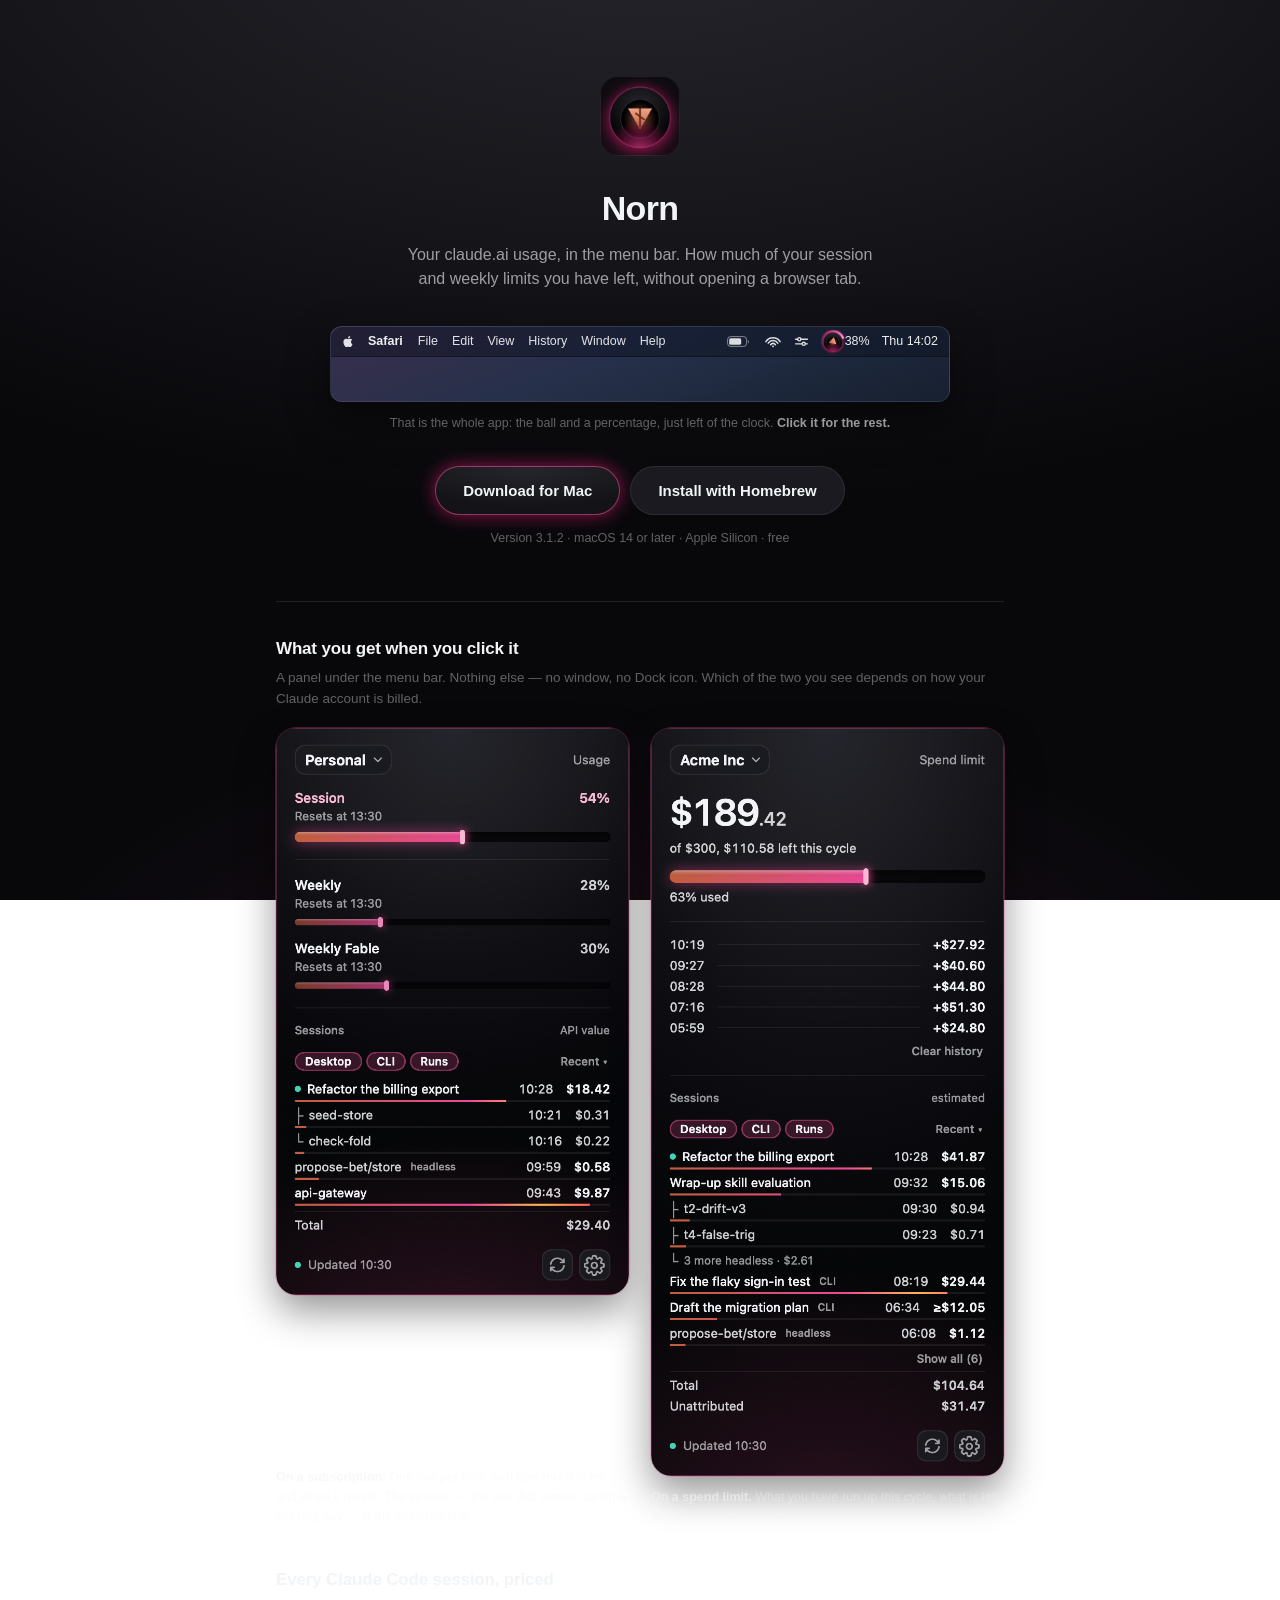
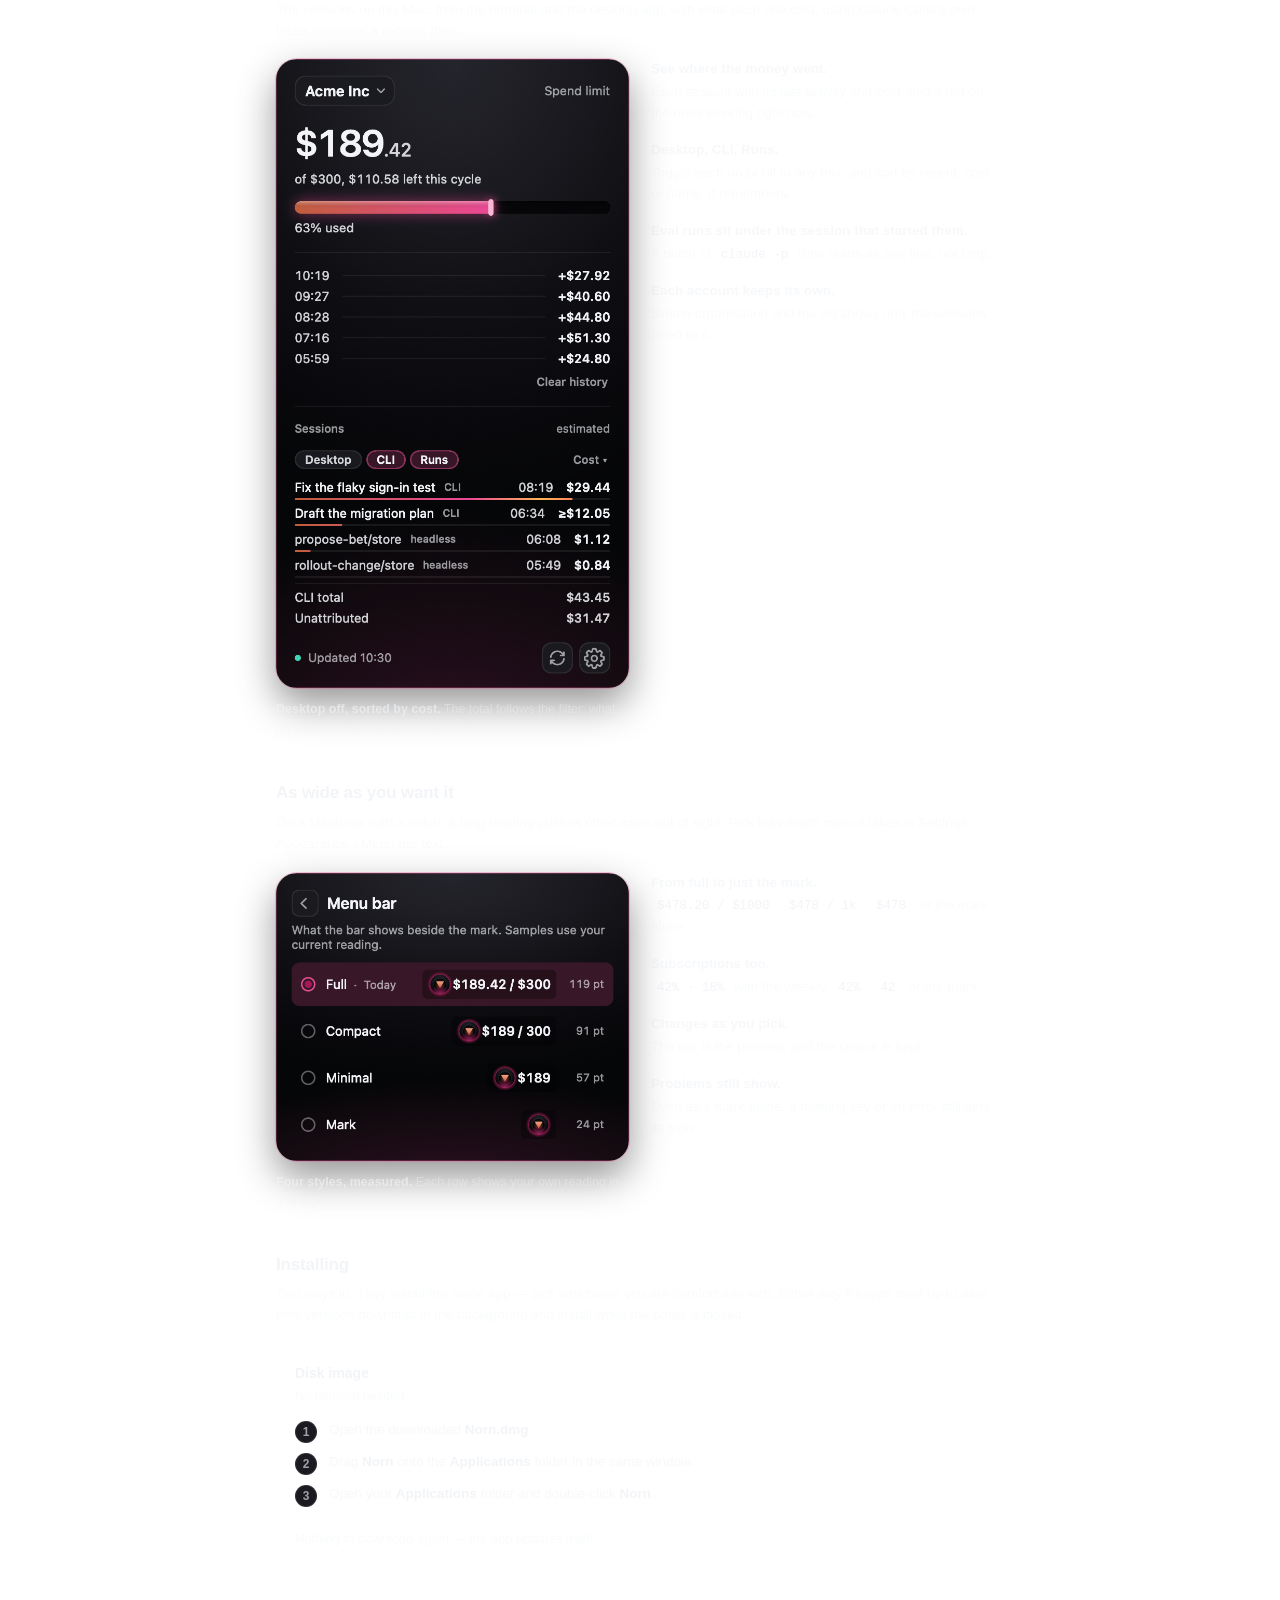
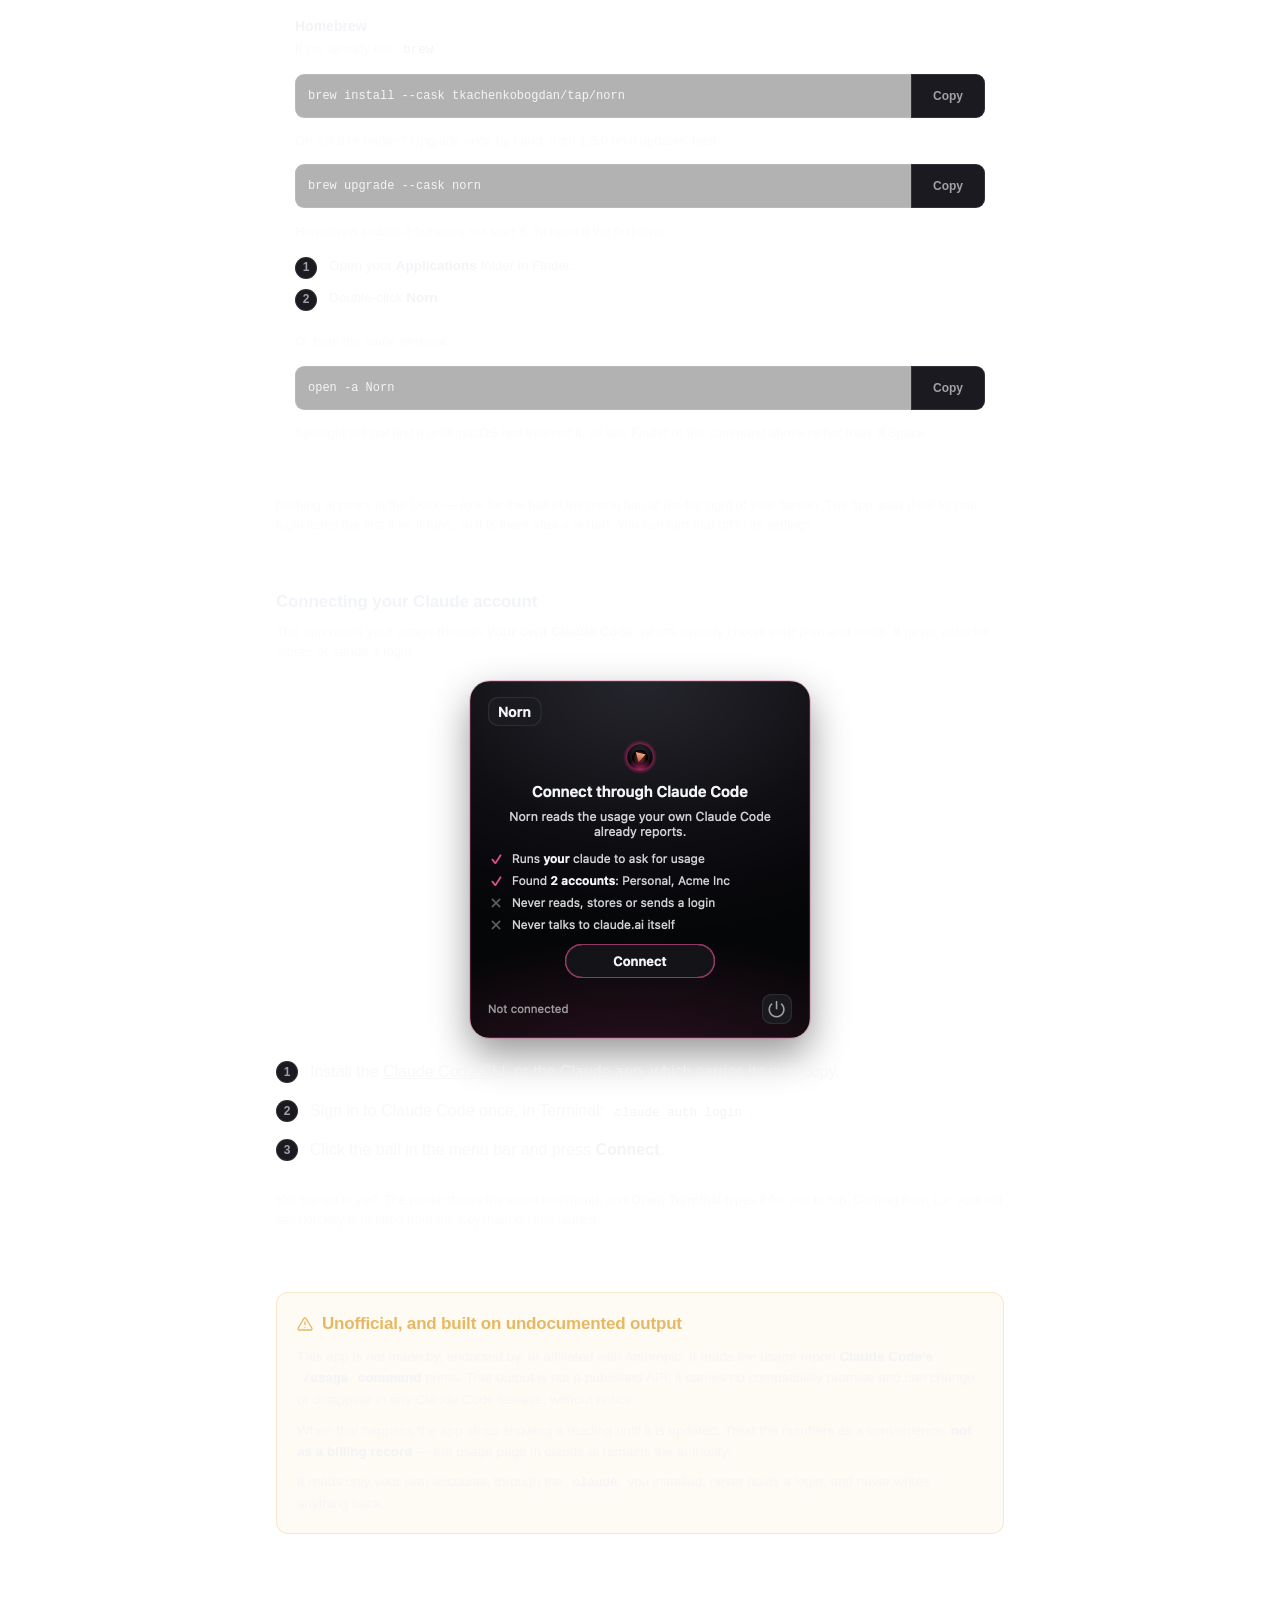
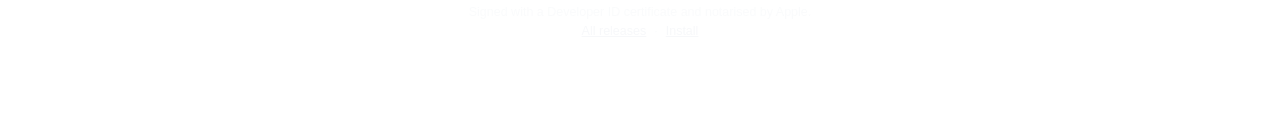
==== index.html @ c3beba74 "chore(release): 3.1.2 — version and fresh renders Co-Authored-By: Claude Opus 5.5 <noreply@anthropic" ====
<!DOCTYPE html>
<html lang="en">
<head>
<meta charset="utf-8">
<meta name="viewport" content="width=device-width, initial-scale=1">
<title>Norn</title>
<meta name="description" content="Norn: a macOS menu-bar readout of your Claude usage.">
<meta property="og:title" content="Norn">
<meta property="og:description" content="Your claude.ai usage, in the menu bar.">
<meta property="og:type" content="website">
<meta property="og:url" content="https://tkachenkobogdan.github.io/norn/">
<link rel="icon" href="icon-128.png?v=3.1.2" sizes="128x128">
<style>
  :root {
    /* Onyx: the ball's shell, lit by its magenta. Clay is the die's alone and
       teal marks status only, so neither appears here as an accent. */
    --wall: #08080B;
    --wall-top: #26262D;
    --onyx: #141418;
    --magenta: #EC4896;
    --rim: rgba(226,80,146,.6);
    --aura: rgba(168,22,88,.85);
    --ink: #F2F4F7;
    --ink-2: rgba(242,244,247,.62);
    --ink-3: rgba(242,244,247,.38);
    --line: rgba(255,255,255,.10);
    --control: #1A1A20;
    --control-hover: #26262D;
    --control-edge: rgba(255,255,255,.08);
    --live: #3ED6B7;
    --warn: #E8B860;
    --font: -apple-system, BlinkMacSystemFont, "SF Pro Text", "Helvetica Neue", Arial, sans-serif;
    --mono: ui-monospace, SFMono-Regular, "SF Mono", Menlo, monospace;
  }
  * { box-sizing: border-box; }
  html { scroll-behavior: smooth; }
  body {
    margin: 0; font-family: var(--font); color: var(--ink);
    background:
      radial-gradient(900px 420px at 50% 112%, rgba(236,72,150,.10), rgba(236,72,150,0) 70%) fixed,
      radial-gradient(1200px 600px at 50% -10%, var(--wall-top), var(--wall)) fixed;
    -webkit-font-smoothing: antialiased; line-height: 1.55;
  }
  .wrap { max-width: 760px; margin: 0 auto; padding: 0 16px 80px; }

  /* ---- header ---- */
  header { text-align: center; padding: 72px 0 40px; }
  .mark { width: 88px; height: 88px; display: block; margin: 0 auto 22px; }
  h1 { font-size: 34px; letter-spacing: -.02em; margin: 0 0 8px; }
  .tag { color: var(--ink-2); font-size: 16px; margin: 0 auto; max-width: 30em; }

  /* ---- menu-bar vignette: a real Mac menu bar, so the app's home is obvious ---- */
  .barwrap { margin: 34px auto 0; max-width: 620px; }
  .screen {
    border-radius: 12px; overflow: hidden;
    border: 1px solid var(--control-edge);
    box-shadow: 0 18px 44px rgba(0,0,0,.45);
    background: linear-gradient(160deg, #3A2F4E 0%, #26304A 45%, #16202F 100%);
  }
  .menubar {
    display: flex; align-items: center; gap: 0;
    height: 30px; padding: 0 11px;
    background: rgba(18,20,28,.55);
    backdrop-filter: saturate(180%) blur(20px);
    -webkit-backdrop-filter: saturate(180%) blur(20px);
    border-bottom: 1px solid rgba(0,0,0,.35);
    font-size: 12.5px; color: rgba(255,255,255,.92);
    white-space: nowrap;
  }
  .menubar .apple { width: 13px; height: 13px; margin-right: 13px; flex: 0 0 auto; opacity: .95; }
  .menubar .app { flex: 0 0 auto; }
  .menubar .app { font-weight: 700; }
  .menubar .menus {
    display: flex; gap: 14px; margin-left: 15px; color: rgba(255,255,255,.88);
    min-width: 0; overflow: hidden; flex: 0 1 auto;
  }
  .menubar .right { margin-left: auto; padding-left: 16px; flex: 0 0 auto;
                    display: flex; align-items: center; gap: 12px; }
  .menubar .right svg { display: block; opacity: .92; }
  /* our own status item: the mark, then the reading */
  .menubar .ours { display: flex; align-items: center; gap: 4px; font-variant-numeric: tabular-nums; }
  .menubar .ours svg { display: block; }
  /* The menu-bar mark: the app's own frames (mark-working@2x.png, one 24 pt
     slot per frame, rendered by BallMark + BallMotion), not a redrawing. */
  .menubar .barmark { width: 24px; height: 24px; margin: -5px -4px -5px 0; flex: none;
    background: url(mark-working@2x.png?v=3.1.2) 0 0 / 3312px 24px no-repeat; }
  .menubar .clock { font-variant-numeric: tabular-nums; }
  /* the desktop below the bar, just enough to read as a screen */
  .screen .desktop { height: 44px; }
  .barcap { text-align: center; color: var(--ink-3); font-size: 12.5px; margin: 12px 0 0; }
  .barcap b { color: var(--ink-2); font-weight: 600; }
  @media (max-width: 560px) {
    .menubar .menus { display: none; }
  }

  /* ---- buttons ---- */
  .cta { margin: 32px 0 10px; display: flex; gap: 10px; justify-content: center; flex-wrap: wrap; }
  .btn {
    display: inline-flex; align-items: center; gap: 8px;
    text-decoration: none; font-weight: 600; font-size: 15px;
    padding: 13px 28px; border-radius: 999px; border: 0; cursor: pointer;
    font-family: inherit; transition: background .15s ease, box-shadow .15s ease, transform .12s ease;
  }
  .btn:active { transform: scale(.95); }
  /* The one primary action: the onyx pill, rimmed in magenta, glowing like
     the ball's aura (Onyx.stylePrimary). */
  .btn-primary {
    color: var(--ink);
    background: radial-gradient(120% 140% at 50% 0%, #26262D, var(--onyx) 60%);
    box-shadow: inset 0 0 0 1px var(--rim), 0 0 18px var(--aura);
  }
  .btn-primary:hover { box-shadow: inset 0 0 0 1px var(--magenta), 0 0 24px var(--aura); }
  /* Everything else is a plain piece of the shell. */
  .btn-ghost {
    color: var(--ink); background: var(--control);
    box-shadow: inset 0 0 0 1px var(--control-edge);
  }
  .btn-ghost:hover { background: var(--control-hover); }
  .meta { color: var(--ink-3); font-size: 12.5px; margin-top: 14px; }

  /* ---- sections ---- */
  section { border-top: 1px solid var(--line); padding: 34px 0 6px; }
  h2 { font-size: 17px; margin: 0 0 6px; letter-spacing: -.01em; }
  .lede { color: var(--ink-3); font-size: 13.5px; margin: 0 0 18px; }
  ol { margin: 0; padding-left: 0; list-style: none; counter-reset: step; }
  ol li { counter-increment: step; position: relative; padding: 0 0 14px 34px; color: var(--ink-2); }
  ol li::before {
    content: counter(step); position: absolute; left: 0; top: 1px;
    width: 22px; height: 22px; border-radius: 11px; background: var(--control);
    box-shadow: inset 0 0 0 1px var(--control-edge);
    color: var(--ink-2); font-size: 12px; font-weight: 600;
    display: grid; place-items: center;
  }
  ol li b { color: var(--ink); font-weight: 600; }
  code { font-family: var(--mono); font-size: 12.5px; background: rgba(255,255,255,.08);
         padding: 1px 6px; border-radius: 5px; color: var(--ink); }
  .note { color: var(--ink-3); font-size: 13px; }
  a { color: var(--ink-2); }
  a:hover { color: var(--ink); }

  /* ---- install cards ---- */
  .ways { display: grid; gap: 14px; grid-template-columns: minmax(0, 1fr); }
  .way {
    background: rgba(255,255,255,.035); border: 1px solid var(--control-edge);
    border-radius: 12px; padding: 18px 18px 20px;
  }
  .way h3 { font-size: 14px; margin: 0 0 2px; display: flex; align-items: center; gap: 8px; }
  .way .for { color: var(--ink-3); font-size: 12.5px; margin: 0 0 14px; }
  .way ol li { font-size: 13.5px; padding-bottom: 11px; }

  /* ---- screenshots ---- */
  .shots { display: grid; gap: 22px; grid-template-columns: repeat(auto-fit, minmax(240px, 1fr)); }
  /* The two panels are different heights, so the captions are pushed to a shared
     bottom edge rather than each hanging off its own image. */
  .shot { display: flex; }
  .shot figure { margin: 0; display: flex; flex-direction: column; width: 100%; container-type: inline-size; }
  .shot figcaption { margin-top: auto; }
  .shot img {
    /* The snapshot is the panel's content, rendered square; the real panel is
       a 20 pt rounded shell with a magenta hairline. 20 pt of a 340 pt panel,
       at whatever width the shot is shown. */
    display: block; width: 100%; height: auto;
    border-radius: 20px; border-radius: calc(100cqw * 20 / 340);
    box-shadow: 0 0 0 1px rgba(226,80,146,.3), 0 16px 38px rgba(0,0,0,.42);
  }
  .shot figcaption { color: var(--ink-3); font-size: 12.5px; padding-top: 12px; }
  .shot figcaption b { color: var(--ink-2); font-weight: 600; }
  .sessions { display: grid; gap: 22px; grid-template-columns: repeat(auto-fit, minmax(240px, 1fr)); align-items: start; }
  .points { list-style: none; margin: 0; padding: 0; display: grid; gap: 16px; }
  .points li { color: var(--ink-3); font-size: 13.5px; }
  .points b { display: block; color: var(--ink-2); font-weight: 600; margin-bottom: 2px; }

  /* ---- copy field ---- */
  .copy { display: flex; align-items: stretch; gap: 0; margin: 0 0 12px; }
  .copy pre {
    flex: 1; min-width: 0; margin: 0;
    background: rgba(0,0,0,.30); border: 1px solid var(--line); border-right: 0;
    border-radius: 9px 0 0 9px; padding: 11px 12px; overflow-x: auto;
  }
  .copy pre code { background: none; padding: 0; font-size: 12px; white-space: pre; }
  .copy button {
    flex: 0 0 auto; width: 74px; cursor: pointer; font-family: inherit;
    font-size: 12px; font-weight: 600; color: var(--ink-2);
    background: var(--control); border: 1px solid var(--line);
    border-radius: 0 9px 9px 0; transition: color .15s ease, background .15s ease;
  }
  .copy button:hover { color: var(--ink); background: rgba(255,255,255,.11); }
  .copy button.done { color: #F8B7D3; }

  /* ---- disclaimer ---- */
  .disclaimer {
    border: 1px solid rgba(232,184,96,.28); background: rgba(232,184,96,.07);
    border-radius: 12px; padding: 18px 20px; margin-top: 8px;
  }
  .disclaimer h2 { display: flex; align-items: center; gap: 9px; color: var(--warn); margin-bottom: 10px; }
  .disclaimer h2 svg { width: 16px; height: 16px; flex: 0 0 auto; }
  .disclaimer p { color: var(--ink-2); font-size: 13.5px; margin: 0 0 10px; }
  .disclaimer p:last-child { margin-bottom: 0; }
  .disclaimer strong { color: var(--ink); font-weight: 600; }

  footer { border-top: 1px solid var(--line); margin-top: 40px; padding-top: 22px;
           color: var(--ink-3); font-size: 12.5px; text-align: center; }
  footer a { margin: 0 8px; }

  /* ---- reveal ---- */
  .reveal { opacity: 0; transform: translateY(14px); transition: opacity .5s ease, transform .5s ease; }
  .reveal.in { opacity: 1; transform: none; }
  @media (prefers-reduced-motion: reduce) {
    html { scroll-behavior: auto; }
    .reveal { opacity: 1; transform: none; transition: none; }
    .btn:hover { transform: none; }
  }
</style>
</head>
<body>
<div class="wrap">

<header>
  <!-- The app's real icon, as the binary renders it into the bundle's iconset
       (scripts/make-icon.sh). Not a recreation, and it does not move. -->
  <img class="mark" src="icon@2x.png?v=3.1.2" width="512" height="512"
       alt="Norn" fetchpriority="high">

  <h1>Norn</h1>
  <p class="tag">Your claude.ai usage, in the menu bar. How much of your session
     and weekly limits you have left, without opening a browser tab.</p>

  <!-- Where the app actually lives: the right-hand end of your Mac's menu bar,
       to the left of the clock, whatever app you happen to be in. -->
  <div class="barwrap" aria-hidden="true">
    <div class="screen">
      <div class="menubar">
        <svg class="apple" viewBox="0 0 16 16" fill="currentColor">
          <path d="M11.05 8.47c-.02-1.72 1.4-2.55 1.47-2.59-.8-1.17-2.05-1.33-2.5-1.35-1.06-.11-2.07.62-2.61.62-.54 0-1.37-.61-2.25-.59-1.16.02-2.23.67-2.83 1.71-1.21 2.09-.31 5.19.87 6.89.58.83 1.26 1.76 2.16 1.73.87-.04 1.2-.56 2.25-.56s1.35.56 2.27.54c.94-.02 1.53-.85 2.1-1.68.66-.96.93-1.9.95-1.95-.02-.01-1.82-.7-1.84-2.77zM9.33 3.4c.48-.58.8-1.39.71-2.2-.69.03-1.52.46-2.02 1.04-.44.51-.83 1.34-.73 2.13.77.06 1.56-.39 2.04-.97z"/>
        </svg>
        <span class="app">Safari</span>
        <span class="menus">
          <span>File</span><span>Edit</span><span>View</span>
          <span>History</span><span>Window</span><span>Help</span>
        </span>

        <span class="right">
          <!-- battery -->
          <svg width="25" height="13" viewBox="0 0 25 13" fill="none">
            <rect x=".6" y="1.6" width="19" height="9.8" rx="3" stroke="currentColor" stroke-opacity=".55"/>
            <rect x="2.2" y="3.2" width="12" height="6.6" rx="1.6" fill="currentColor"/>
            <path d="M21.2 5v3.5a2.4 2.4 0 0 0 0-3.5z" fill="currentColor" fill-opacity=".55"/>
          </svg>
          <!-- wi-fi: three arcs of a common centre over a dot, drawn to the same
               proportions as the system symbol rather than copied from it -->
          <svg width="18" height="13" viewBox="0 0 18 13" fill="none"
               stroke="currentColor" stroke-width="1.55" stroke-linecap="round">
            <path d="M1.91 6.57A8.55 8.55 0 0 1 16.09 6.57"/>
            <path d="M4.23 8.13A5.75 5.75 0 0 1 13.77 8.13"/>
            <path d="M6.55 9.70A2.95 2.95 0 0 1 11.45 9.70"/>
            <circle cx="9.00" cy="11.35" r="0.96" fill="currentColor" stroke="none"/>
          </svg>
          <!-- control centre -->
          <svg width="15" height="13" viewBox="0 0 15 13" fill="none" stroke="currentColor"
               stroke-width="1.35" stroke-linecap="round">
            <path d="M1.6 4.2h1.9M7.1 4.2h6.3"/>
            <path d="M1.6 8.8h6.3M11.5 8.8h1.9"/>
            <circle cx="5.3" cy="4.2" r="1.6"/>
            <circle cx="9.7" cy="8.8" r="1.6"/>
          </svg>

          <!-- this app. It sits here, just left of the clock. -->
          <span class="ours">
            <span id="barMark" class="barmark"></span>
            <span>38%</span>
          </span>

          <span class="clock">Thu 14:02</span>
        </span>
      </div>
      <div class="desktop"></div>
    </div>
    <p class="barcap">That is the whole app: the ball and a percentage, just
       left of the clock. <b>Click it for the rest.</b></p>
  </div>

  <p class="cta">
    <a class="btn btn-primary"
       href="https://github.com/TkachenkoBogdan/homebrew-tap/releases/latest/download/Norn.dmg">
      Download for Mac
    </a>
    <a class="btn btn-ghost" href="#homebrew">Install with Homebrew</a>
  </p>
  <p class="meta">Version 3.1.2 · macOS 14 or later · Apple Silicon · free</p>
</header>

<section class="reveal" id="look">
  <h2>What you get when you click it</h2>
  <p class="lede">A panel under the menu bar. Nothing else — no window, no Dock icon.
     Which of the two you see depends on how your Claude account is billed.</p>
  <div class="shots">
    <div class="shot">
      <figure>
        <img src="popover@2x.png?v=3.1.2" width="680" height="1092" loading="lazy"
             alt="The panel on a subscription: an organisation picker, then Session 54%,
                  Weekly 28% and Weekly Fable 30%, each with a meter and a reset time,
                  then the Sessions list at API value.">
        <figcaption><b>On a subscription.</b> One row per limit, with how much is
          left and when it resets. The session — the one that moves during a
          working day — is the coloured one.</figcaption>
      </figure>
    </div>
    <div class="shot">
      <figure>
        <img src="ledger@2x.png?v=3.1.2" width="680" height="1440" loading="lazy"
             alt="The panel on a spend limit: $189.42 of $300, $110.58 left this cycle,
                  63% used, a tape of the five most recent charges, and the Sessions list.">
        <figcaption><b>On a spend limit.</b> What you have run up this cycle, what
          is left, and a tape of what each of the last few charges added.</figcaption>
      </figure>
    </div>
  </div>
</section>

<section class="reveal" id="sessions">
  <h2>Every Claude Code session, priced</h2>
  <p class="lede">The sessions on this Mac, from the terminal and the desktop app,
     with what each one cost, using Claude Code's own totals wherever it records them.</p>
  <div class="sessions">
    <div class="shot">
      <figure>
        <img src="sessions@2x.png?v=3.1.2" width="680" height="1212" loading="lazy"
             alt="The Sessions list with Desktop off, sorted by cost: two terminal sessions,
                  two headless runs, a CLI total, and the part of the bill no session explains.">
        <figcaption><b>Desktop off, sorted by cost.</b> The total follows the
          filter; what no local session explains stays below it.</figcaption>
      </figure>
    </div>
    <ul class="points">
      <li><b>See where the money went.</b> Each session with its last activity
        and cost, and a dot on the ones working right now.</li>
      <li><b>Desktop, CLI, Runs.</b> Toggle each on or off in any mix, and sort
        by recent, cost or name. It remembers.</li>
      <li><b>Eval runs sit under the session that started them.</b> A batch of
        <code>claude -p</code> runs reads as one line, not forty.</li>
      <li><b>Each account keeps its own.</b> Switch organisation and the list
        shows only the sessions billed to it.</li>
    </ul>
  </div>
</section>

<section class="reveal" id="menubar">
  <h2>As wide as you want it</h2>
  <p class="lede">On a MacBook with a notch, a long reading pushes other icons out of sight.
     Pick how much room it takes in Settings › Appearance › Menu bar text.</p>
  <div class="sessions">
    <div class="shot">
      <figure>
        <img src="menubar@2x.png?v=3.1.2" width="680" height="554" loading="lazy"
             alt="The Menu bar text screen: Full $189.42 / $300 (today's look, 119 pt),
                  Compact $189 / 300 (91 pt), Minimal $189 (57 pt) and Mark, the mark alone (24 pt).">
        <figcaption><b>Four styles, measured.</b> Each row shows your own reading in
          that style and how wide it is.</figcaption>
      </figure>
    </div>
    <ul class="points">
      <li><b>From full to just the mark.</b> <code>$478.20 / $1000</code>,
        <code>$478 / 1k</code>, <code>$478</code>, or the mark alone.</li>
      <li><b>Subscriptions too.</b> <code>42% · 18%</code> with the weekly,
        <code>42%</code>, <code>42</code>, or the mark.</li>
      <li><b>Changes as you pick.</b> The bar is the preview, and the choice is kept.</li>
      <li><b>Problems still show.</b> Even as a mark alone, a missing key or an
        error still gets its sign.</li>
    </ul>
  </div>
</section>

<section class="reveal" id="install">
  <h2>Installing</h2>
  <p class="lede">Two ways in. They install the same app — pick whichever you are
     comfortable with. Either way it keeps itself up to date: new versions
     download in the background and install while the panel is closed.</p>

  <div class="ways">
    <div class="way">
      <h3>Disk image</h3>
      <p class="for">No terminal needed.</p>
      <ol>
        <li>Open the downloaded <b>Norn.dmg</b>.</li>
        <li>Drag <b>Norn</b> onto the <b>Applications</b> folder in
            the same window.</li>
        <li>Open your <b>Applications</b> folder and double-click
            <b>Norn</b>.</li>
      </ol>
      <p class="note">Nothing to download again — the app updates itself.</p>
    </div>
    <div class="way" id="homebrew">
      <h3>Homebrew</h3>
      <p class="for">If you already use <code>brew</code>.</p>
      <div class="copy">
        <pre><code id="cmd-install">brew install --cask tkachenkobogdan/tap/norn</code></pre>
        <button type="button" data-copy="cmd-install">Copy</button>
      </div>
      <p class="note">On 1.4.3 or earlier? Upgrade once by hand; from 1.5.0 on it
         updates itself:</p>
      <div class="copy" style="margin-top:8px">
        <pre><code id="cmd-upgrade">brew upgrade --cask norn</code></pre>
        <button type="button" data-copy="cmd-upgrade">Copy</button>
      </div>
      <p class="note" style="margin-top:14px">Homebrew installs it but does not
         start it. To open it the first time:</p>
      <ol style="margin-top:10px">
        <li>Open your <b>Applications</b> folder in Finder.</li>
        <li>Double-click <b>Norn</b>.</li>
      </ol>
      <p class="note">Or from the same terminal:</p>
      <div class="copy" style="margin-top:8px">
        <pre><code id="cmd-open">open -a Norn</code></pre>
        <button type="button" data-copy="cmd-open">Copy</button>
      </div>
      <p class="note">Spotlight will not find it until macOS has indexed it, so
         use Finder or the command above rather than ⌘Space.</p>
    </div>

  </div>

  <p class="note" style="margin-top:18px">Nothing appears in the Dock — look for
     the ball in the menu bar, at the top right of your screen. The app
     adds itself to your login items the first time it runs, so it is there after
     a restart. You can turn that off in its settings.</p>
</section>

<section class="reveal">
  <h2>Connecting your Claude account</h2>
  <p class="lede">The app reads your usage through <b>your own Claude Code</b>, which
     already knows your plan and limits. It never asks for, stores or sends a login.</p>
  <div class="shot" style="max-width:340px;margin:0 auto 22px">
    <figure>
      <img src="connect@2x.png?v=3.1.2" width="680" height="714" loading="lazy"
           alt="The Connect screen: Norn runs your claude to ask for usage, found two
                accounts, never reads, stores or sends a login, and never talks to claude.ai.">
    </figure>
  </div>
  <ol>
    <li>Install the <a href="https://code.claude.com/docs/en/setup">Claude Code CLI</a>,
        or the <a href="https://claude.ai/download">Claude app</a>, which carries its own copy.</li>
    <li>Sign in to Claude Code once, in Terminal: <code>claude auth login</code>.</li>
    <li>Click the ball in the menu bar and press <b>Connect</b>.</li>
  </ol>
  <p class="note">Not signed in yet? The panel shows the exact command, and
     <b>Open Terminal</b> types it for you to run. Coming from 1.x: your old session
     key is deleted from the Keychain on first launch.</p>
</section>

<section class="reveal">
  <div class="disclaimer">
    <h2>
      <svg viewBox="0 0 24 24" fill="none" stroke="currentColor" stroke-width="2"
           stroke-linecap="round" stroke-linejoin="round" aria-hidden="true">
        <path d="M10.29 3.86 1.82 18a2 2 0 0 0 1.71 3h16.94a2 2 0 0 0 1.71-3L13.71 3.86a2 2 0 0 0-3.42 0z"/>
        <line x1="12" y1="9" x2="12" y2="13"/><line x1="12" y1="17" x2="12.01" y2="17"/>
      </svg>
      Unofficial, and built on undocumented output
    </h2>
    <p>This app is not made by, endorsed by, or affiliated with Anthropic. It reads
       the usage report <strong>Claude Code's <code>/usage</code> command</strong> prints.
       That output is not a published API: it carries no compatibility promise and can
       change or disappear in any Claude Code release, without notice.</p>
    <p>When that happens the app stops showing a reading until it is updated. Treat
       the numbers as a convenience, <strong>not as a billing record</strong> — the
       usage page in claude.ai remains the authority.</p>
    <p>It reads only your own accounts, through the <code>claude</code> you installed,
       never holds a login, and never writes anything back.</p>
  </div>
</section>

<footer>
  Signed with a Developer ID certificate and notarised by Apple.<br>
  <a href="https://github.com/TkachenkoBogdan/homebrew-tap/releases">All releases</a>·<a href="#install">Install</a>
</footer>

</div>

<script>
  // Copy buttons.
  document.querySelectorAll('button[data-copy]').forEach(function (btn) {
    function flash(ok) {
      btn.textContent = ok ? 'Copied' : 'Select it';
      if (ok) btn.classList.add('done');
      setTimeout(function () { btn.textContent = 'Copy'; btn.classList.remove('done'); }, 1600);
    }
    btn.addEventListener('click', function () {
      var node = document.getElementById(btn.dataset.copy);
      var text = node.textContent;
      // Older Safari has no async clipboard; fall back to a selection + execCommand,
      // and if even that fails, leave the command selected so it can be copied by hand.
      function legacy() {
        var sel = window.getSelection(), range = document.createRange();
        range.selectNodeContents(node); sel.removeAllRanges(); sel.addRange(range);
        var ok = false;
        try { ok = document.execCommand('copy'); } catch (e) { ok = false; }
        if (ok) sel.removeAllRanges();
        flash(ok);
      }
      if (navigator.clipboard && navigator.clipboard.writeText) {
        navigator.clipboard.writeText(text).then(function () { flash(true); }, legacy);
      } else {
        legacy();
      }
    });
  });

  // Reveal sections as they come into view.
  var reduce = window.matchMedia('(prefers-reduced-motion: reduce)').matches;
  if (reduce) {
    document.querySelectorAll('.reveal').forEach(function (el) { el.classList.add('in'); });
  } else {
    var io = new IntersectionObserver(function (entries) {
      entries.forEach(function (e) { if (e.isIntersecting) { e.target.classList.add('in'); io.unobserve(e.target); } });
    }, { rootMargin: '0px 0px -40px 0px' });
    document.querySelectorAll('.reveal').forEach(function (el) { io.observe(el); });
  }

  // The menu-bar mark plays the app's own frames: mark-working@2x.png is
  // BallMotion stepped at 30 fps and drawn by BallMark: frame 0 at rest, then
  // a session starting, 3.2 s of work, and the die landing pointing down.
  (function () {
    var mark = document.getElementById('barMark');
    var FRAMES = 138, FPS = 30, PAUSE_MS = 2200, SLOT = 24;
    function show(n) { mark.style.backgroundPosition = (-n * SLOT) + 'px 0'; }
    show(0);
    if (reduce) return;                        // at rest, and no frames
    var cycle = PAUSE_MS + (FRAMES - 1) * 1000 / FPS, start = 0;
    function frame(now) {
      if (!start) start = now;
      var t = (now - start) % cycle;
      show(t < PAUSE_MS ? 0 : 1 + Math.min(FRAMES - 2, Math.floor((t - PAUSE_MS) * FPS / 1000)));
      requestAnimationFrame(frame);
    }
    requestAnimationFrame(frame);
  })();
</script>
</body>
</html>
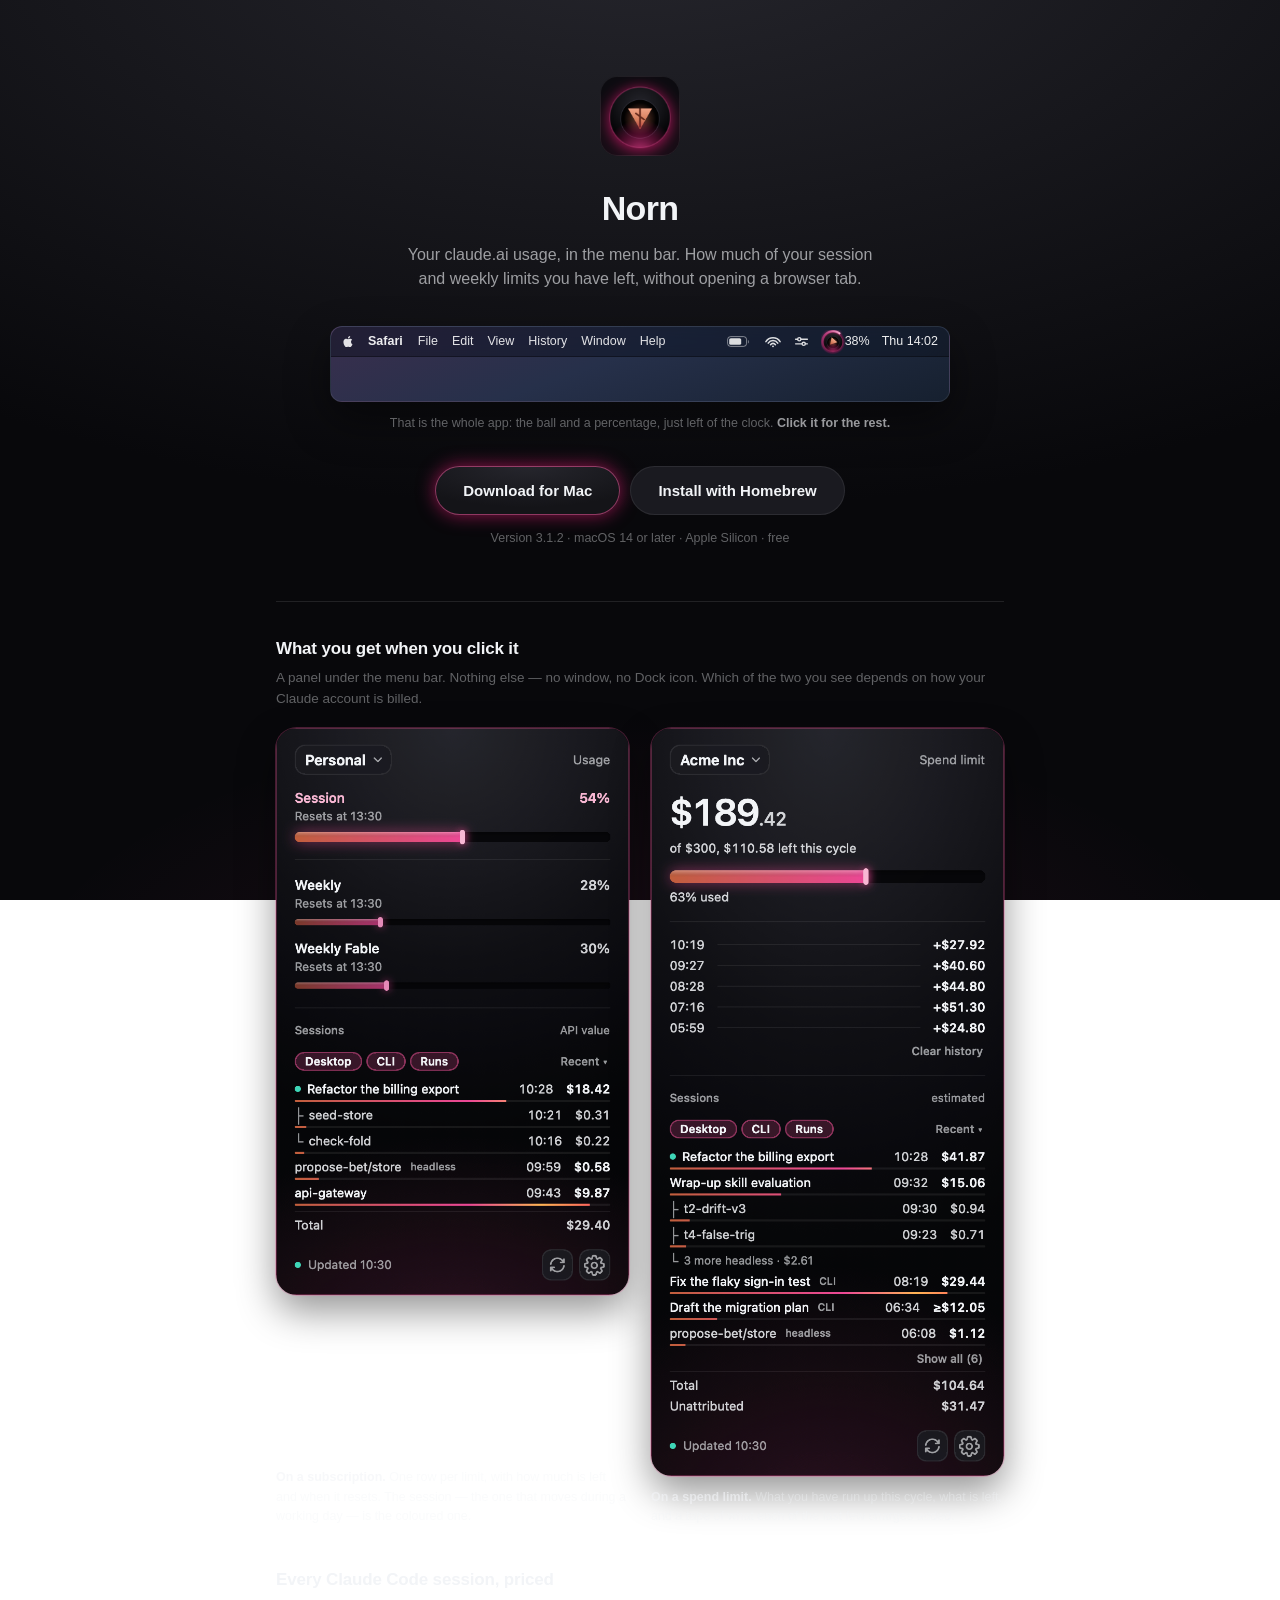
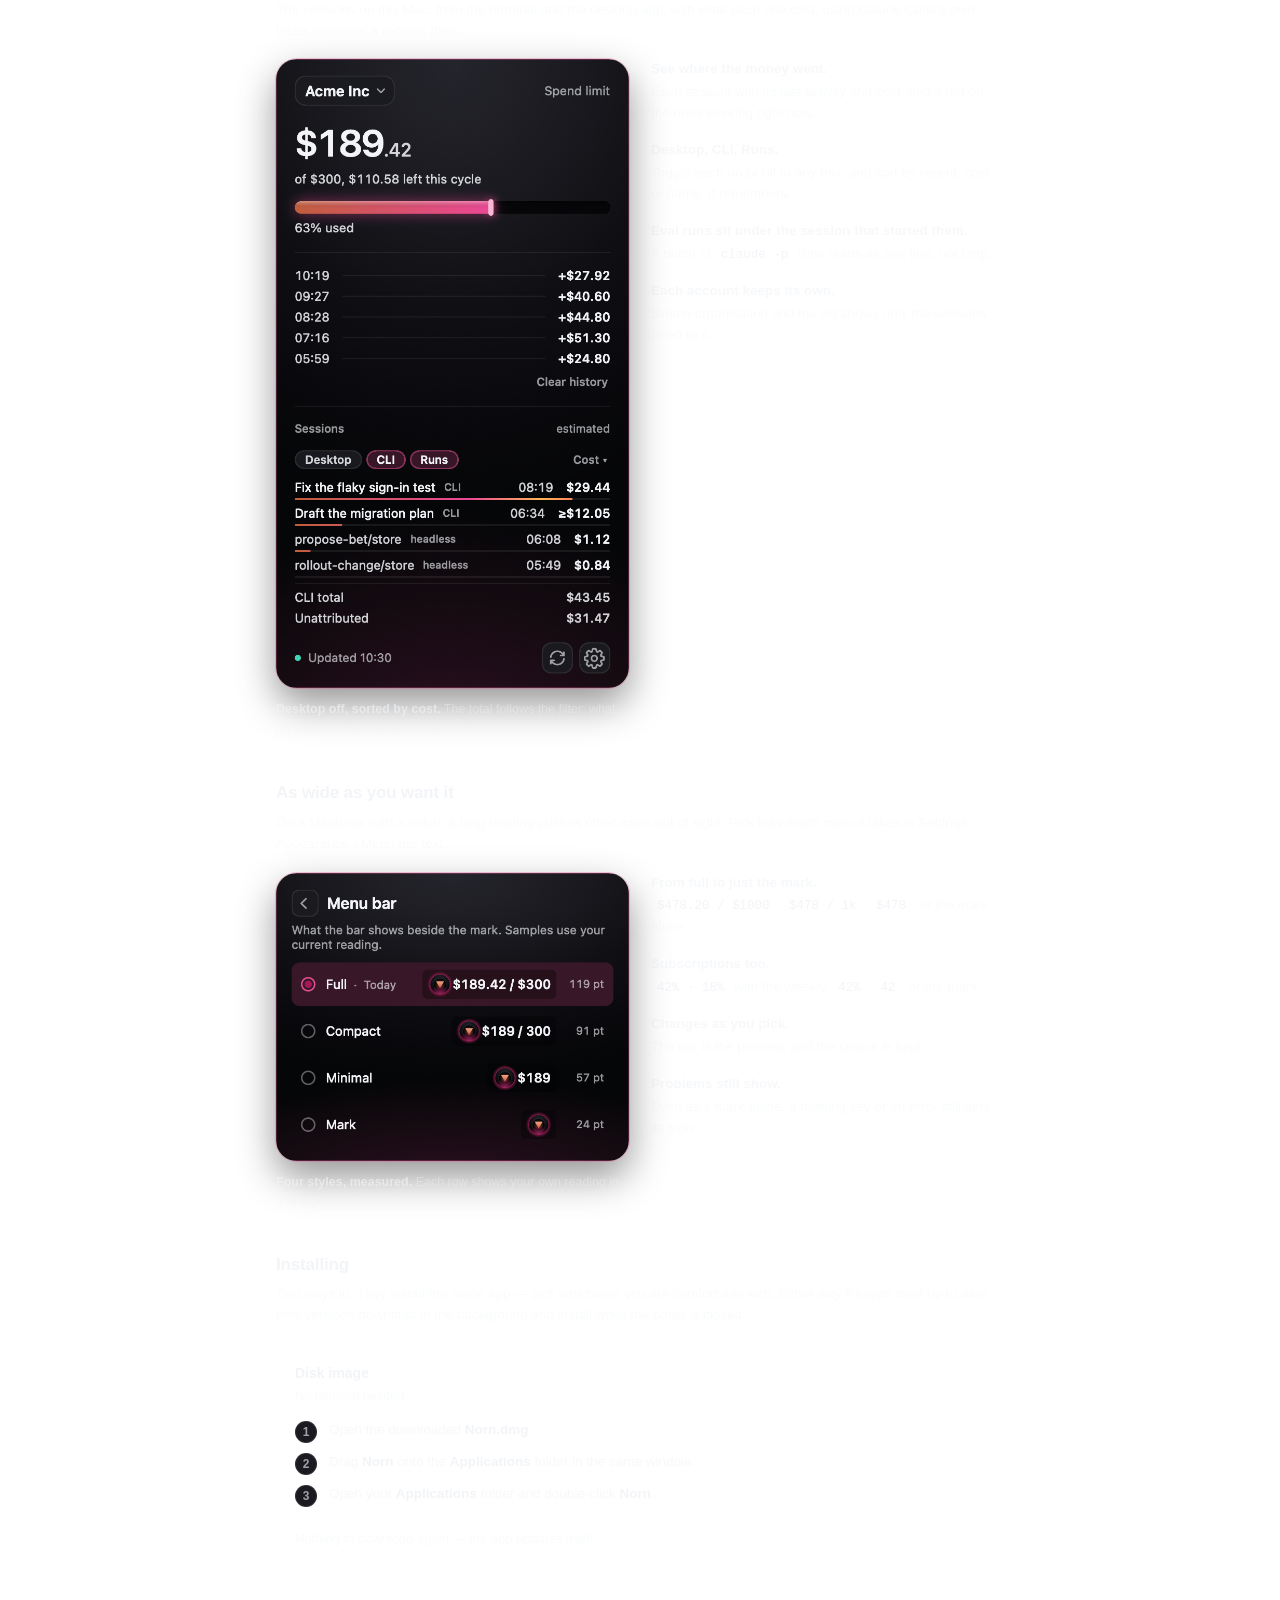
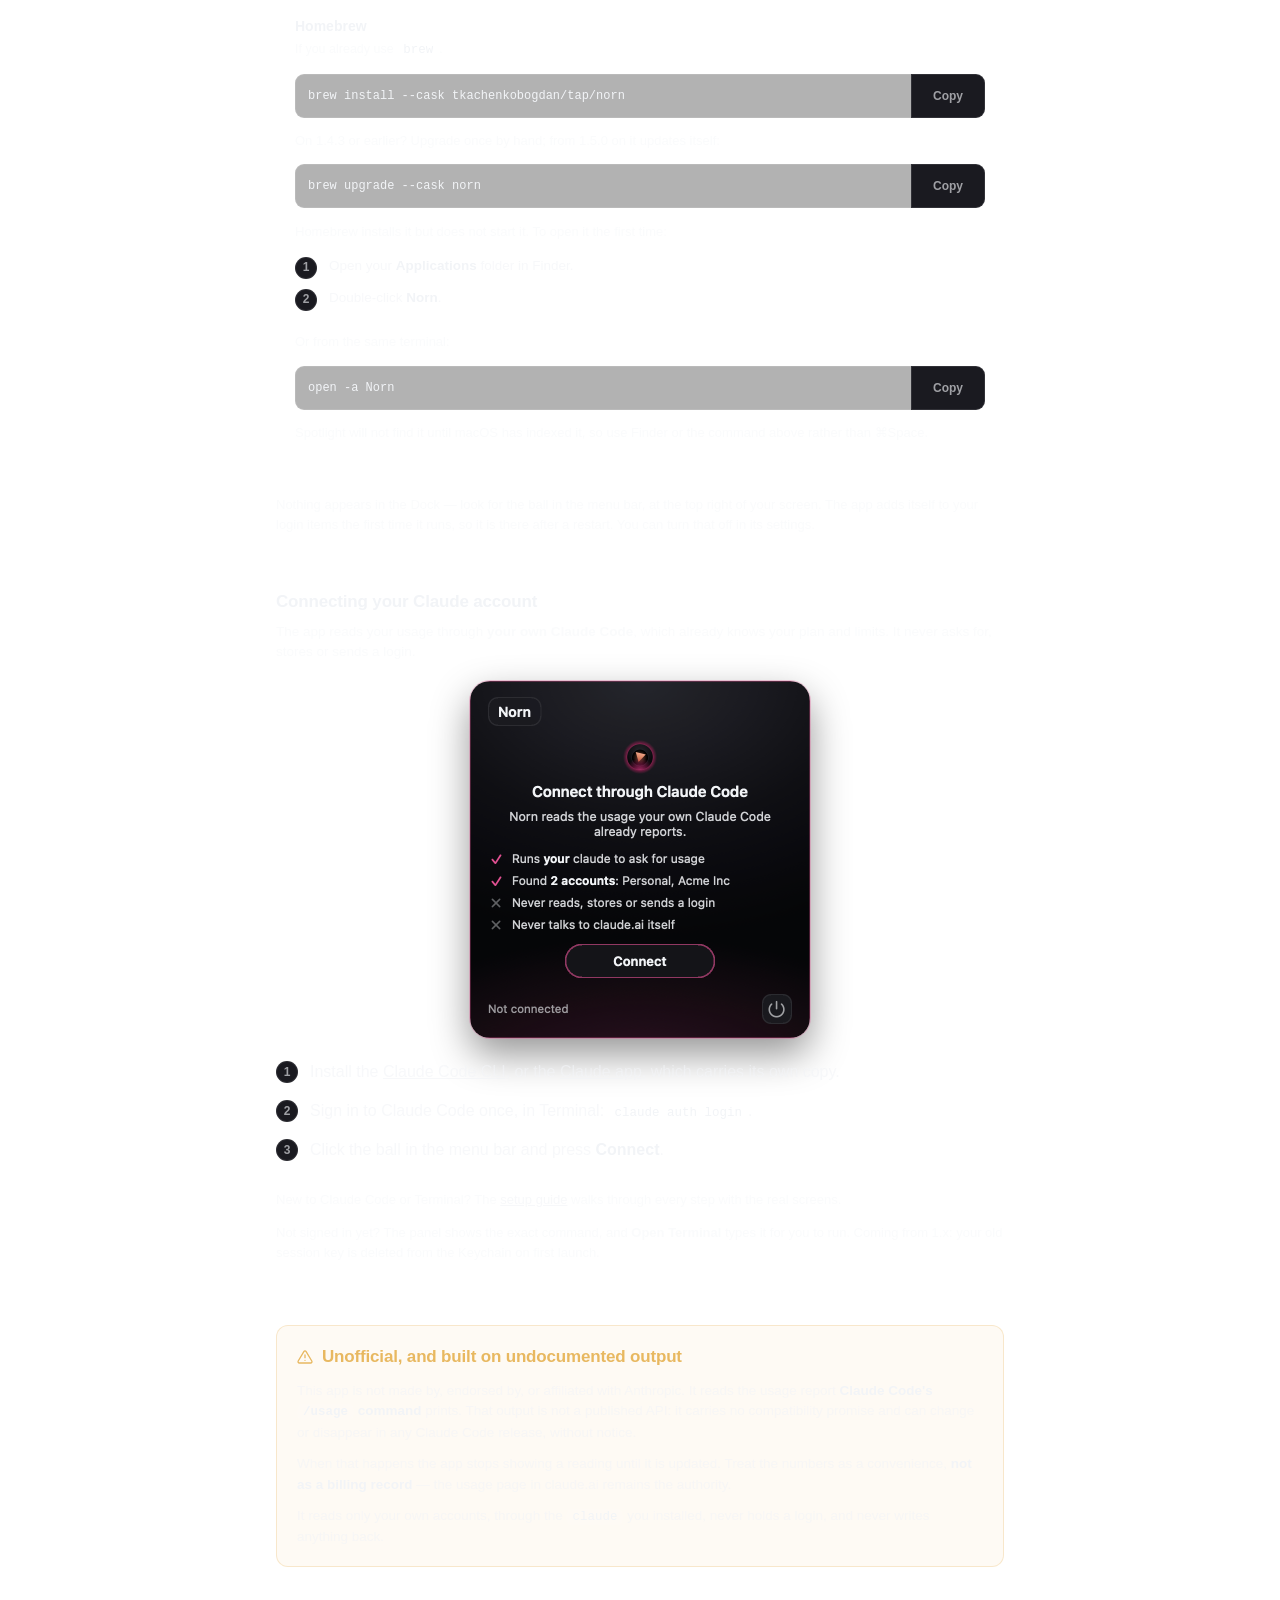
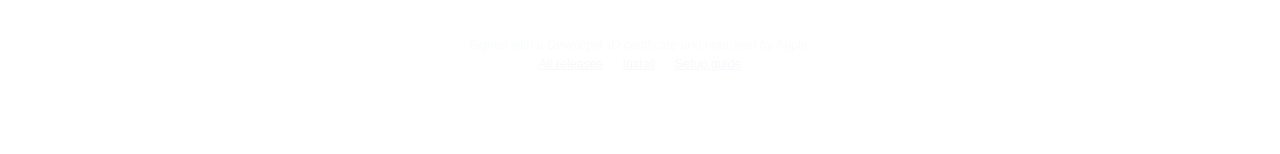
==== commit 578a420c: "feat(guide): add a step-by-step setup guide guide.html walks a newcomer through download, Claude Cod" ====
--- a/index.html
+++ b/index.html
@@ -442,6 +442,8 @@
     <li>Sign in to Claude Code once, in Terminal: <code>claude auth login</code>.</li>
     <li>Click the ball in the menu bar and press <b>Connect</b>.</li>
   </ol>
+  <p class="note">New to Claude Code or Terminal? The <a href="guide.html">setup guide</a>
+     walks through every step with the real screens.</p>
   <p class="note">Not signed in yet? The panel shows the exact command, and
      <b>Open Terminal</b> types it for you to run. Coming from 1.x: your old session
      key is deleted from the Keychain on first launch.</p>
@@ -471,7 +473,7 @@
 
 <footer>
   Signed with a Developer ID certificate and notarised by Apple.<br>
-  <a href="https://github.com/TkachenkoBogdan/homebrew-tap/releases">All releases</a>·<a href="#install">Install</a>
+  <a href="https://github.com/TkachenkoBogdan/homebrew-tap/releases">All releases</a>·<a href="#install">Install</a>·<a href="guide.html">Setup guide</a>
 </footer>
 
 </div>
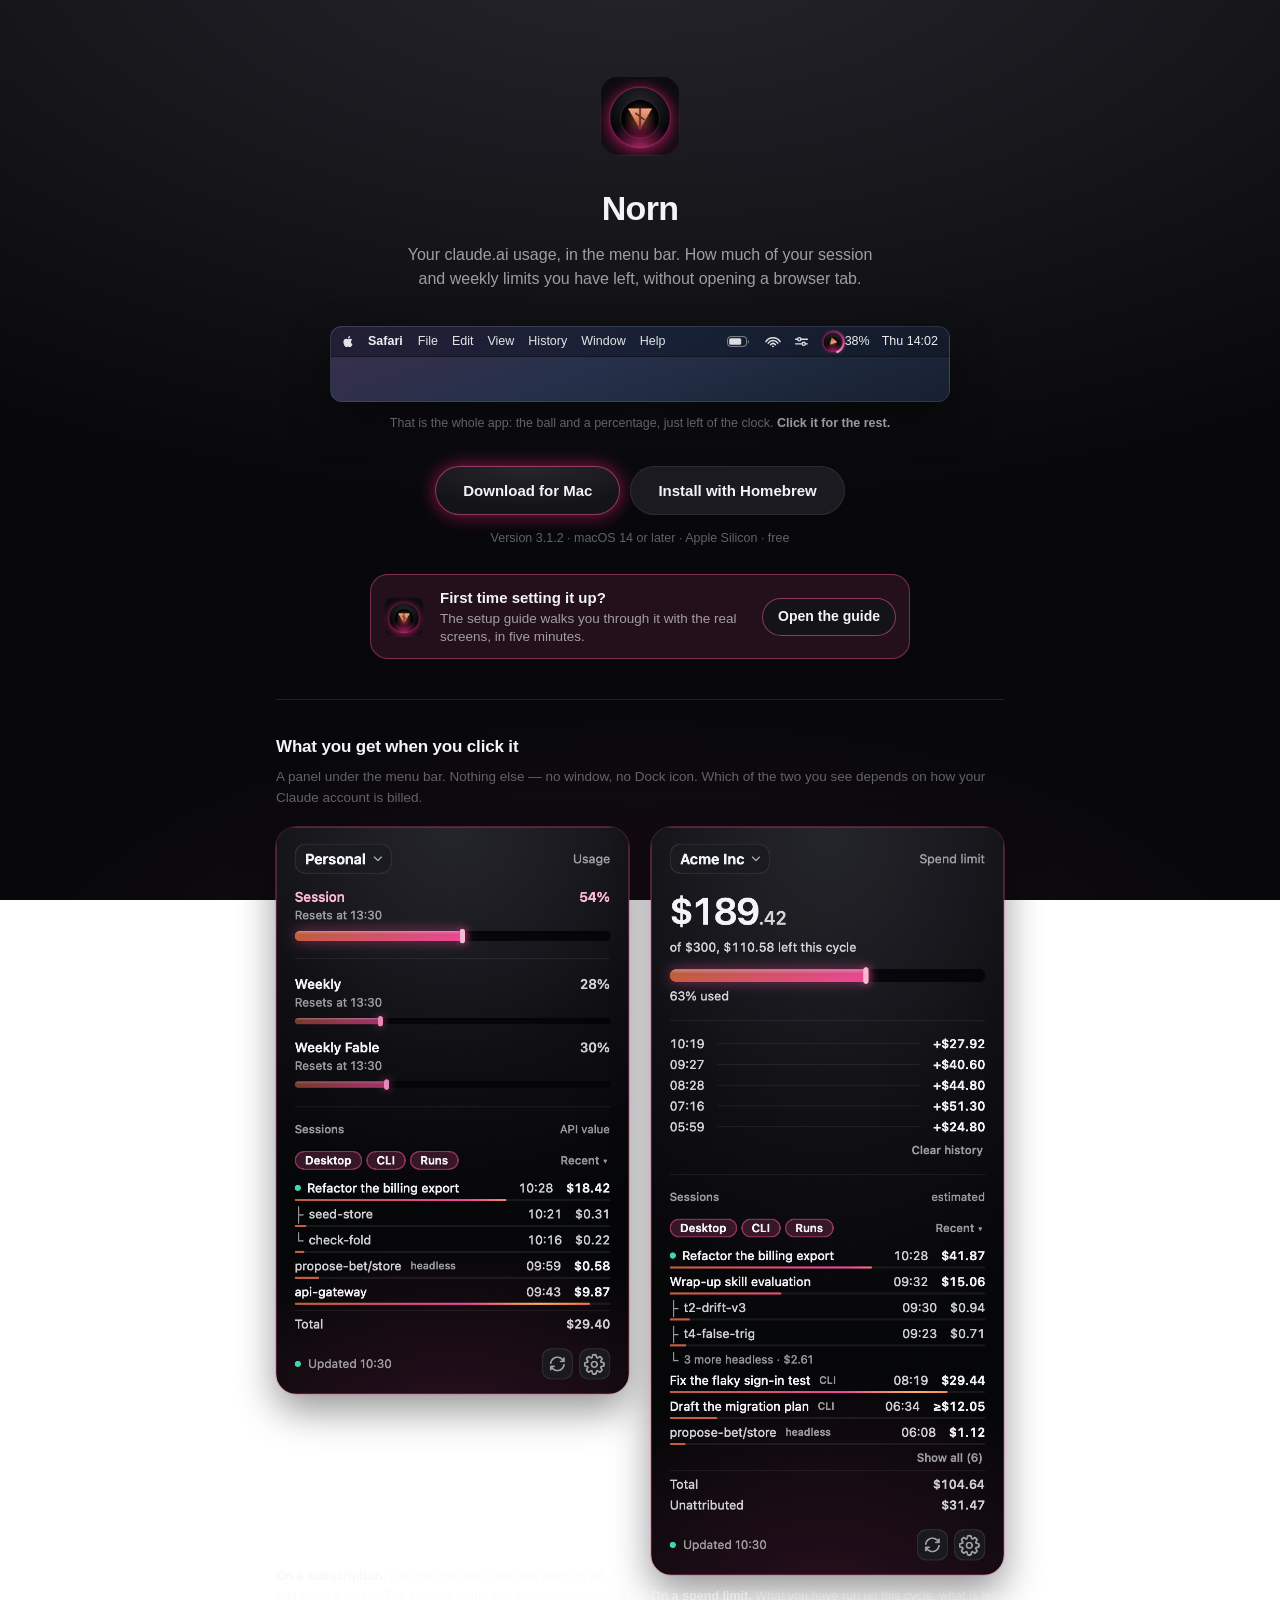
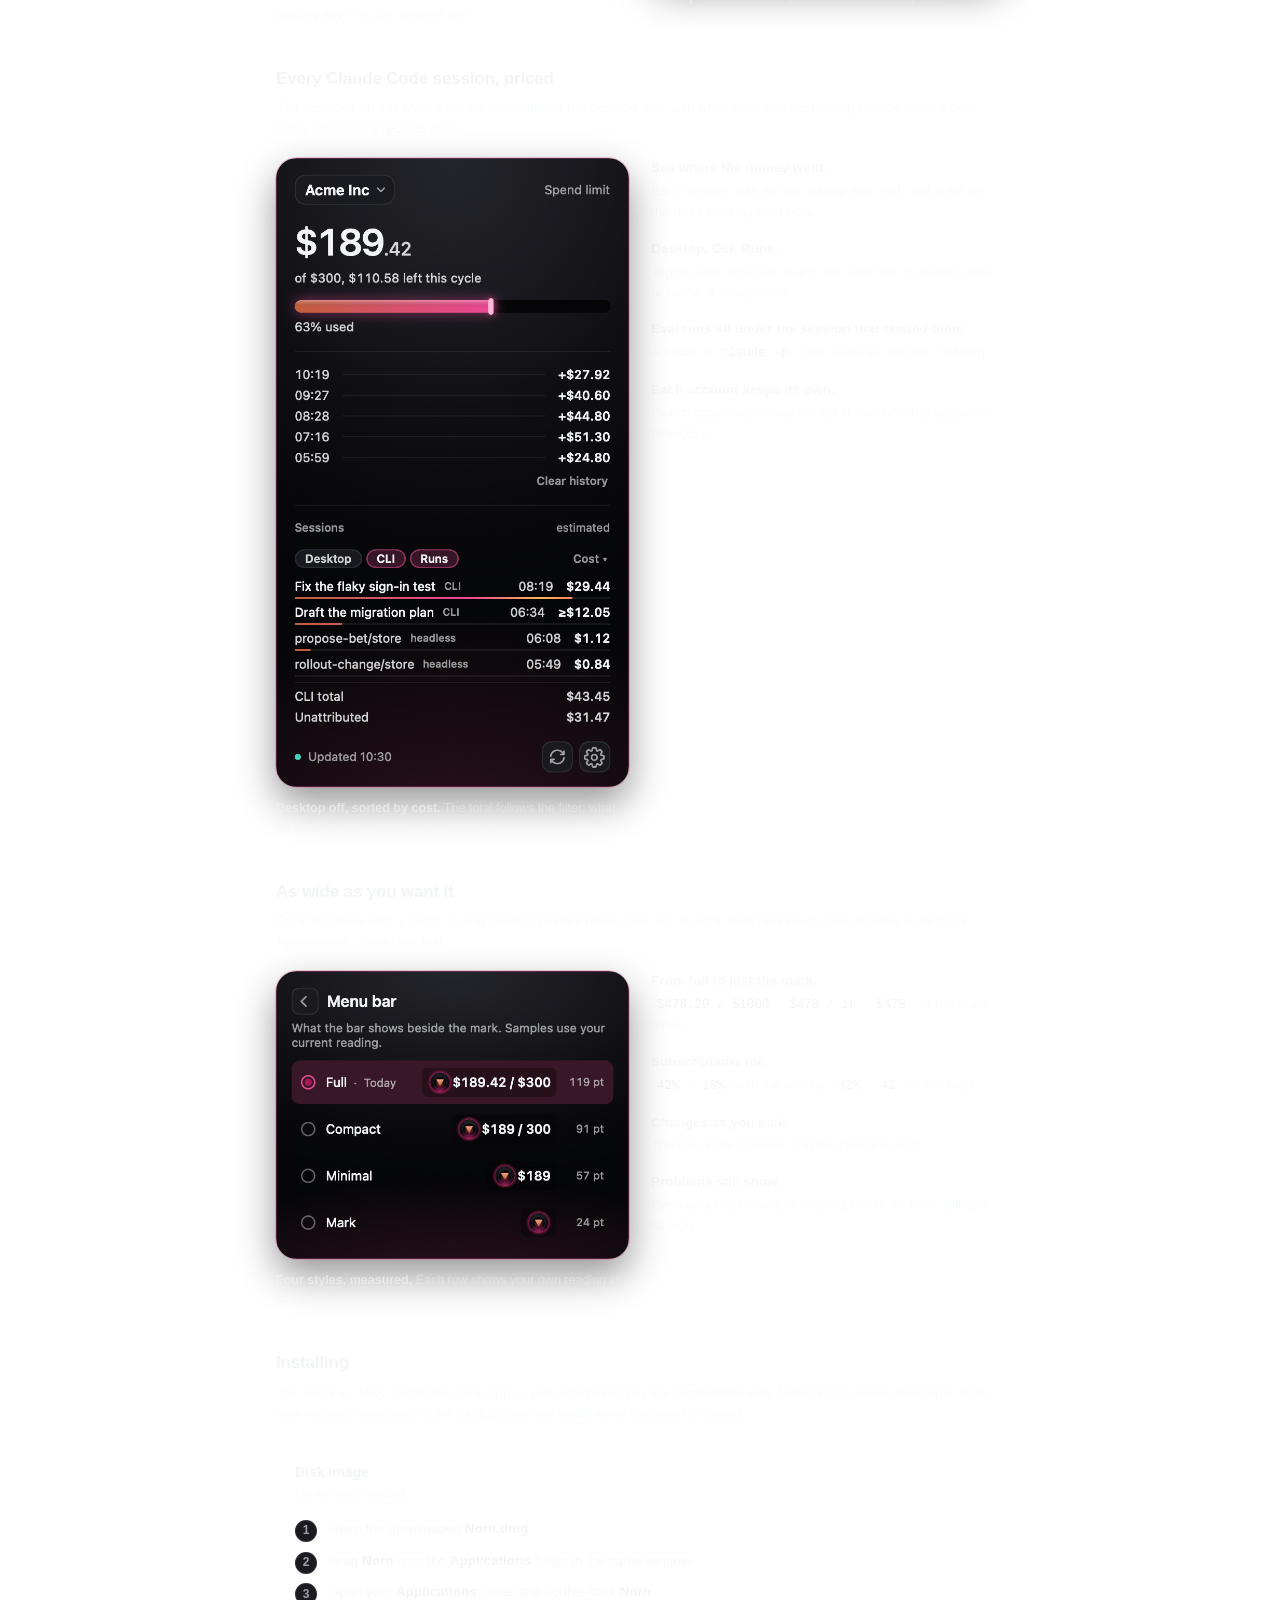
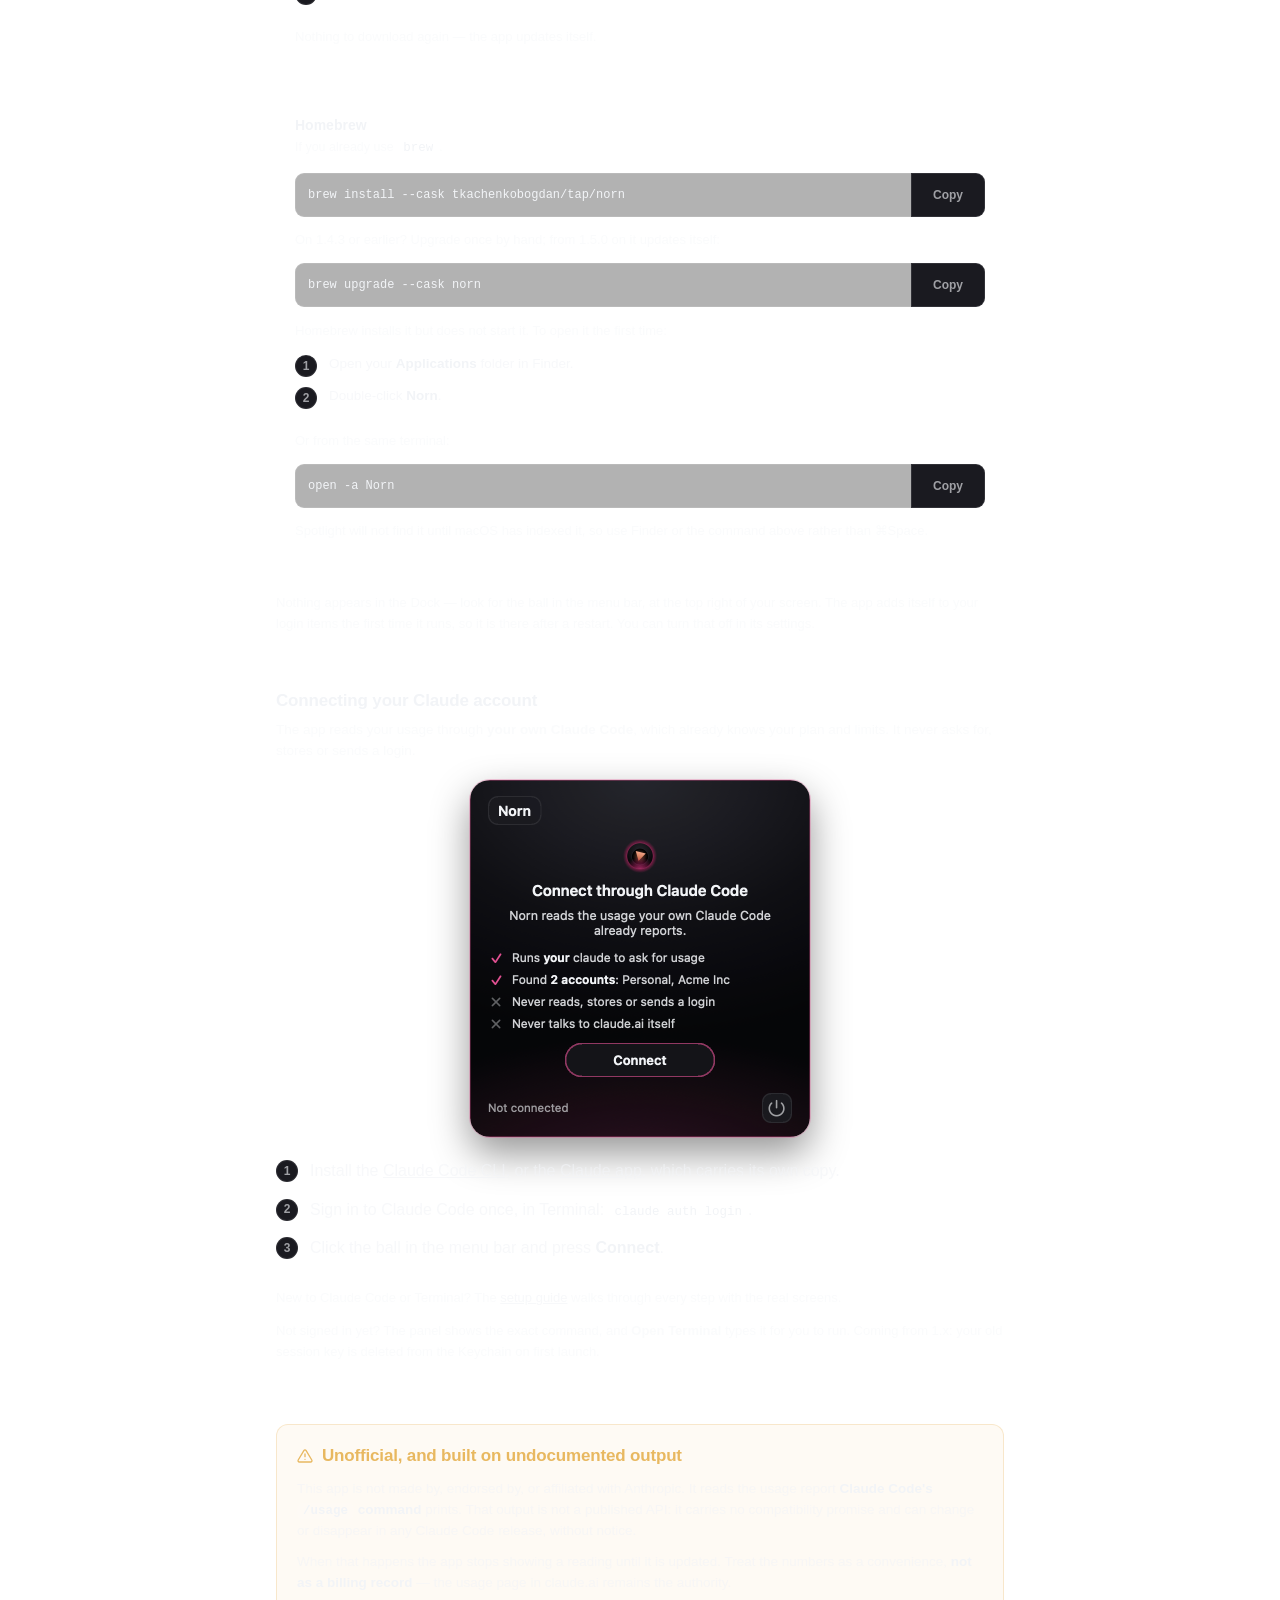
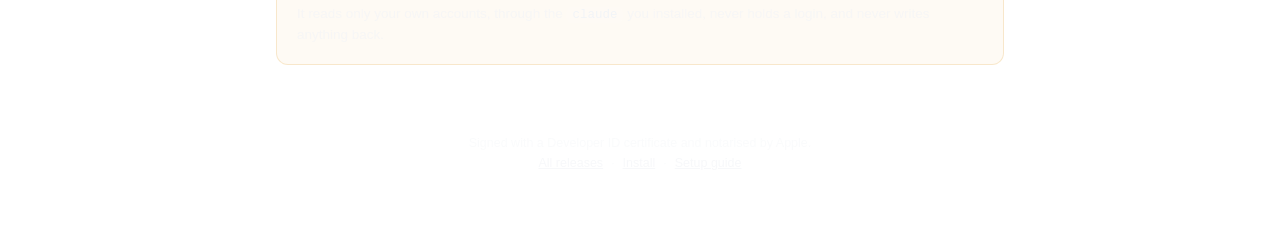
==== commit 117a83d0: "feat(guide): guide ball beside the panel, and the guide link in the hero The guide's ball now waits " ====
--- a/index.html
+++ b/index.html
@@ -94,6 +94,17 @@
   }
 
   /* ---- buttons ---- */
+  /* The way in for newcomers: right under the download, as loud as the second button. */
+  .guide-link { display: flex; align-items: center; gap: 14px; max-width: 540px; margin: 26px auto 0; padding: 12px 14px 12px 12px;
+    border-radius: 18px; text-decoration: none; color: var(--ink); text-align: left;
+    background: rgba(58,23,41,.55); box-shadow: inset 0 0 0 1px rgba(226,80,146,.45); transition: background .15s ease, box-shadow .15s ease; }
+  .guide-link:hover { background: rgba(58,23,41,.8); box-shadow: inset 0 0 0 1px var(--magenta), 0 0 22px rgba(168,22,88,.45); }
+  .guide-link img { width: 44px; height: 44px; flex: 0 0 auto; }
+  .guide-link b { display: block; font-size: 15px; }
+  .guide-link span span { display: block; color: var(--ink-2); font-size: 13.5px; line-height: 1.4; }
+  .guide-link .go { margin-left: auto; flex: 0 0 auto; font-weight: 600; font-size: 14px; padding: 8px 16px; border-radius: 999px;
+    background: var(--onyx); box-shadow: inset 0 0 0 1px var(--rim); }
+  @media (max-width: 520px) { .guide-link { flex-wrap: wrap; } .guide-link .go { margin-left: 58px; } }
   .cta { margin: 32px 0 10px; display: flex; gap: 10px; justify-content: center; flex-wrap: wrap; }
   .btn {
     display: inline-flex; align-items: center; gap: 8px;
@@ -287,6 +298,12 @@
     <a class="btn btn-ghost" href="#homebrew">Install with Homebrew</a>
   </p>
   <p class="meta">Version 3.1.2 · macOS 14 or later · Apple Silicon · free</p>
+  <a class="guide-link" href="guide.html">
+    <img src="icon-128.png?v=3.1.2" width="128" height="128" alt="">
+    <span><b>First time setting it up?</b>
+      <span>The setup guide walks you through it with the real screens, in five minutes.</span></span>
+    <span class="go">Open the guide</span>
+  </a>
 </header>
 
 <section class="reveal" id="look">
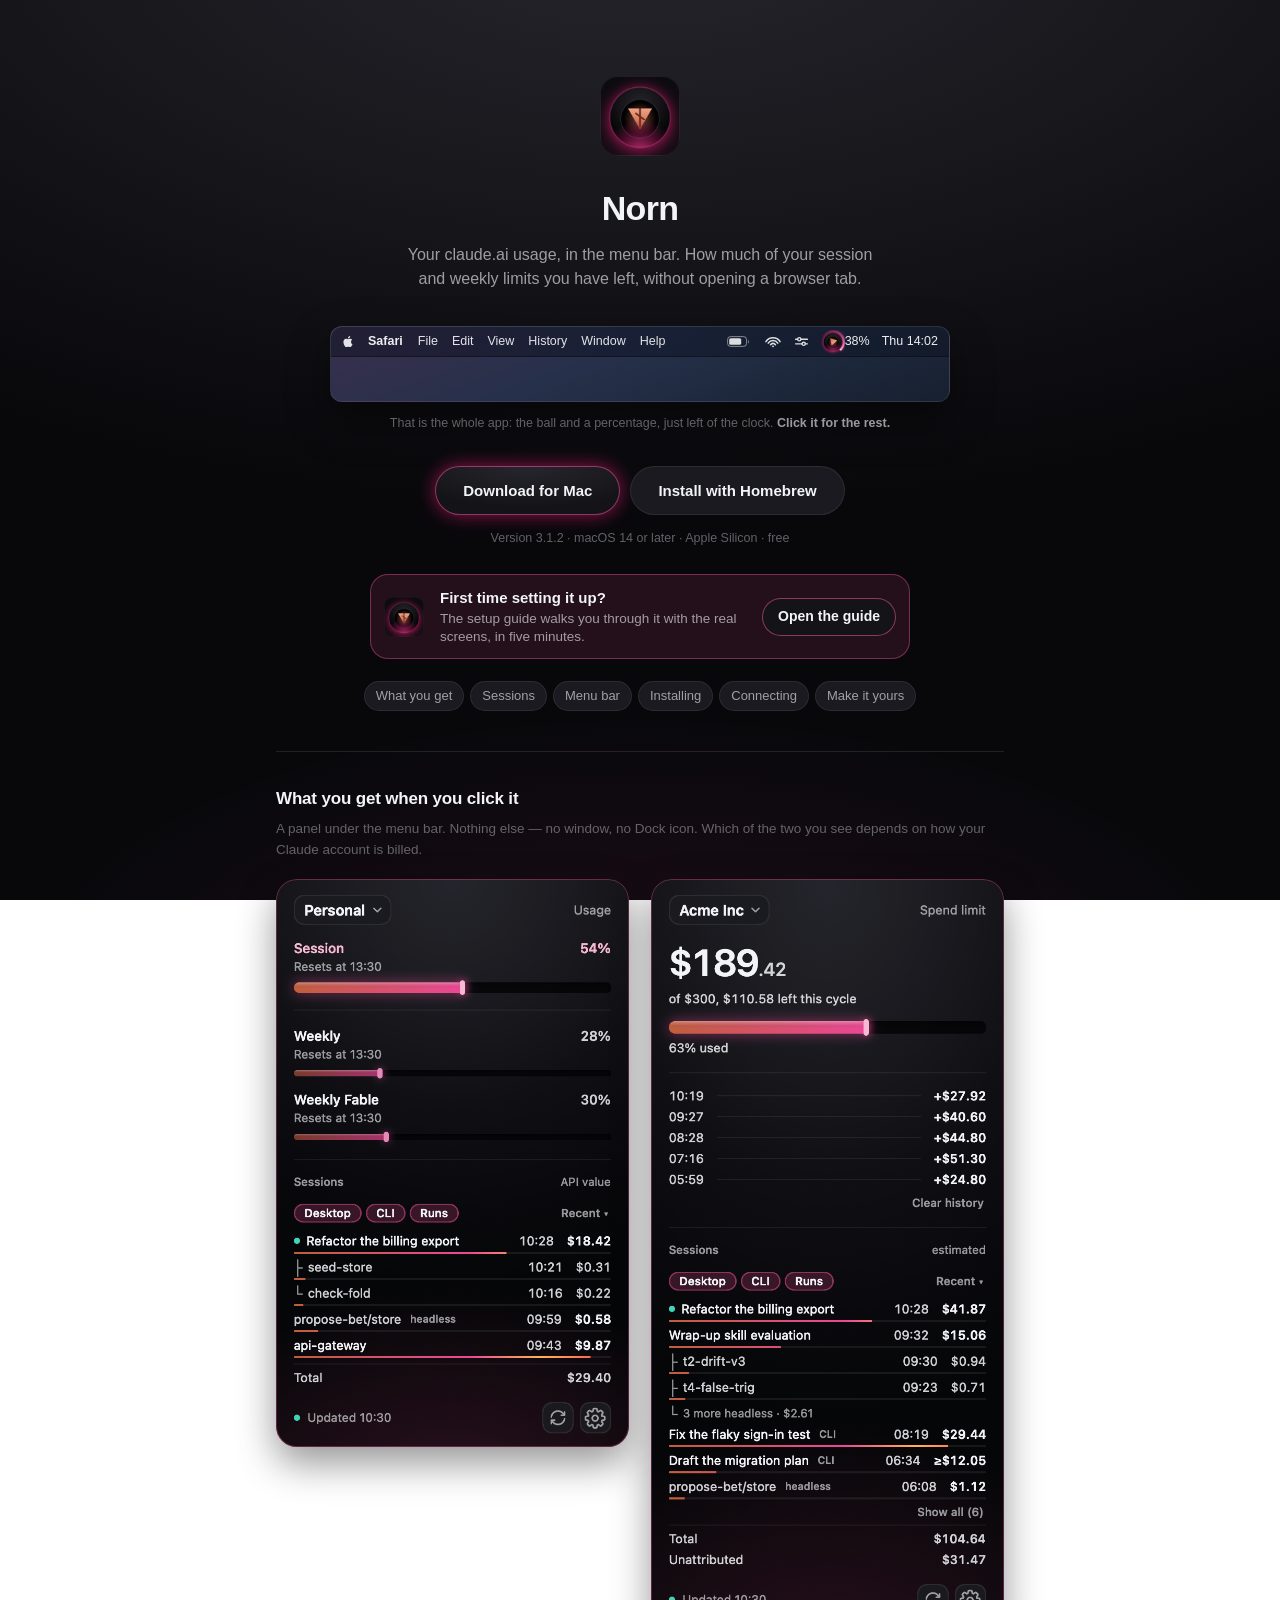
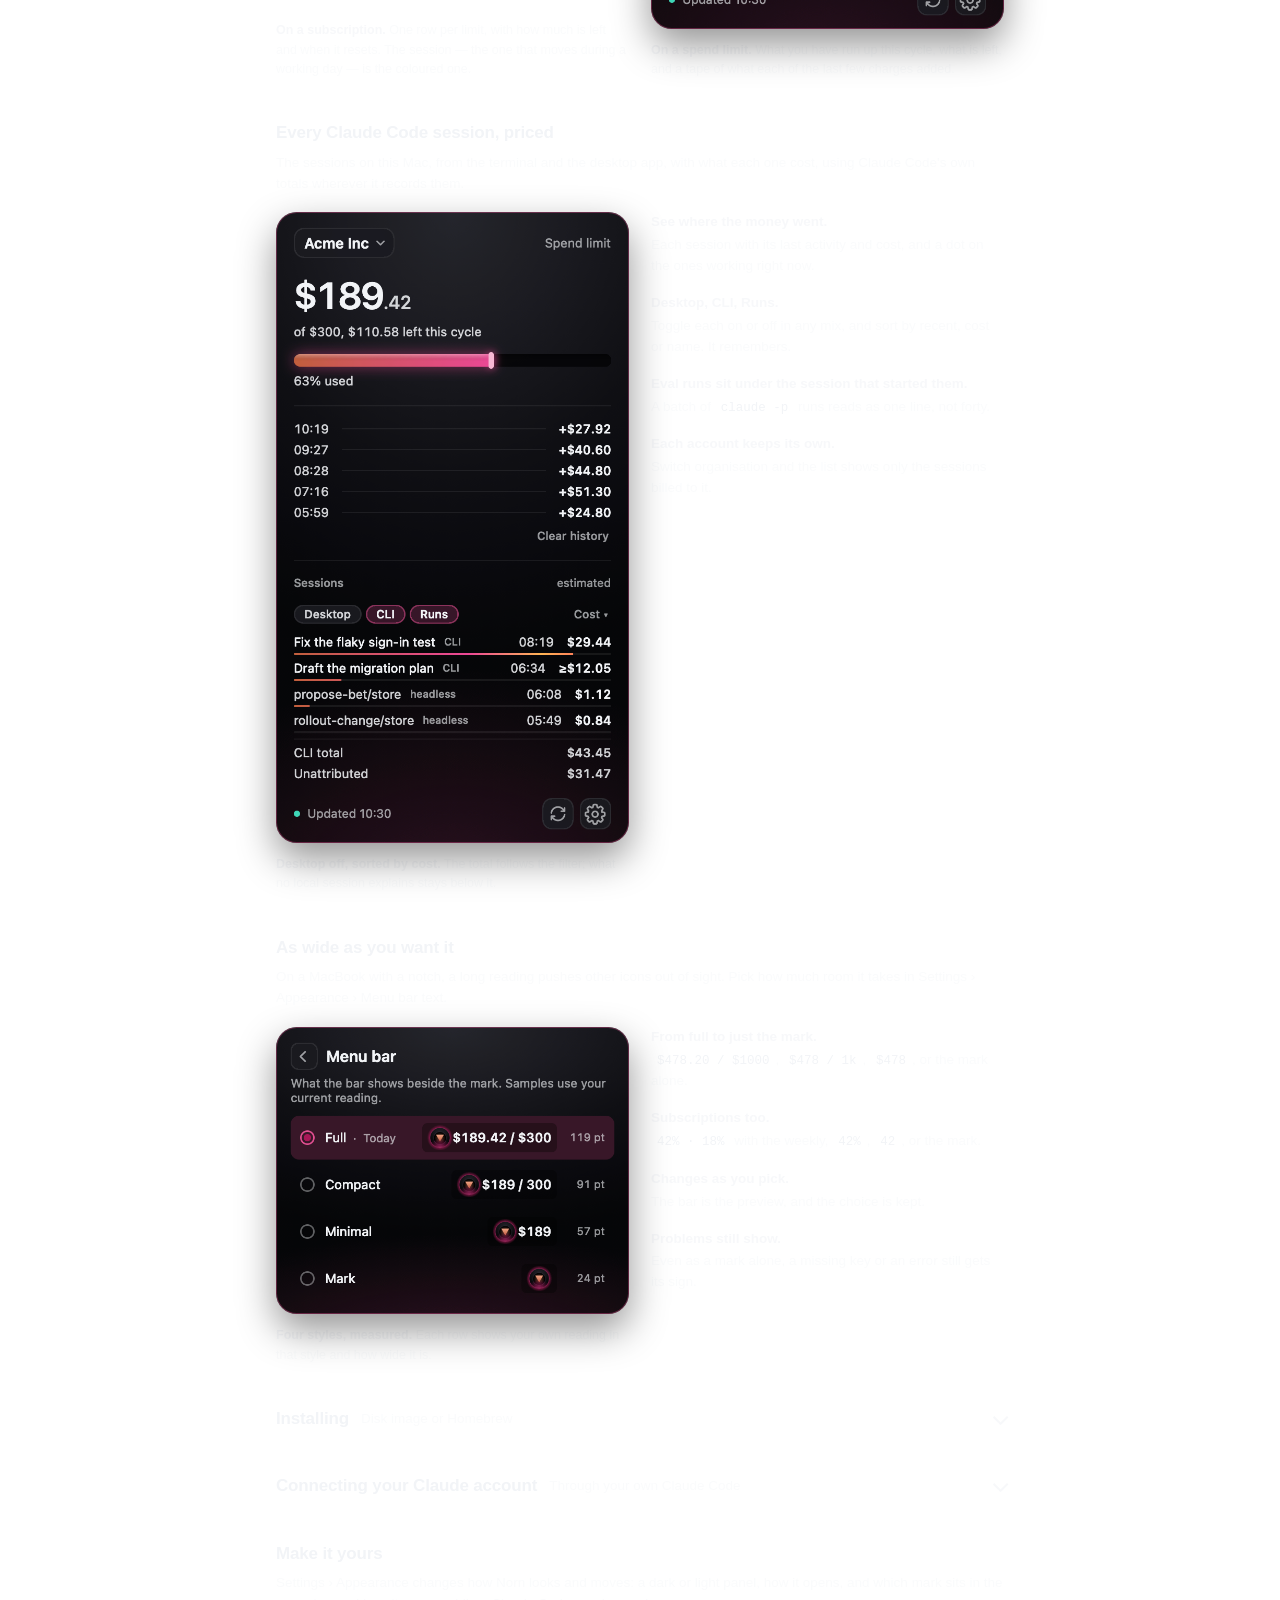
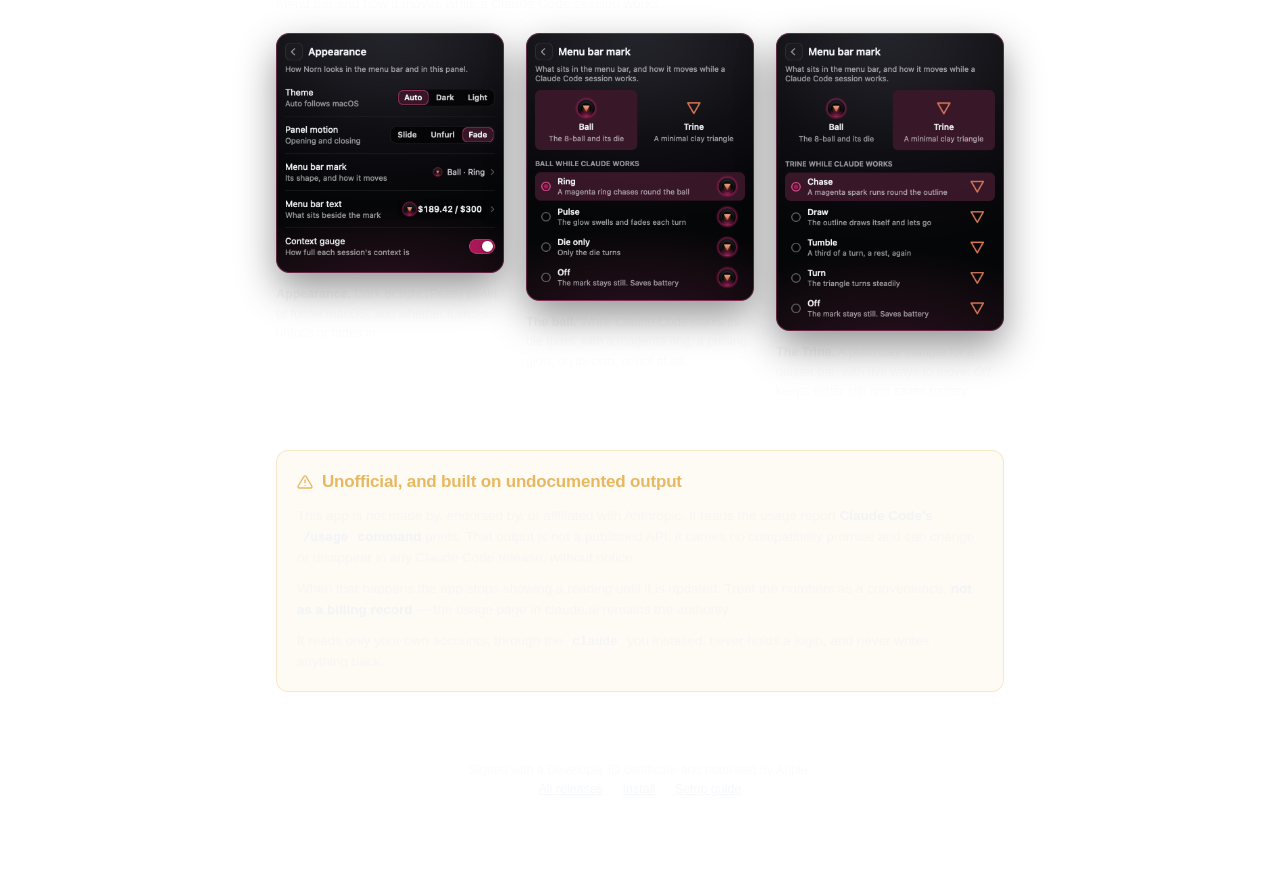
==== commit 16f0a4a1: "feat(page): section map, folded set-up, Make it yours, clean corners - Screenshots sit in a frame th" ====
--- a/index.html
+++ b/index.html
@@ -105,6 +105,23 @@
   .guide-link .go { margin-left: auto; flex: 0 0 auto; font-weight: 600; font-size: 14px; padding: 8px 16px; border-radius: 999px;
     background: var(--onyx); box-shadow: inset 0 0 0 1px var(--rim); }
   @media (max-width: 520px) { .guide-link { flex-wrap: wrap; } .guide-link .go { margin-left: 58px; } }
+  .map { display: flex; flex-wrap: wrap; justify-content: center; gap: 6px; margin: 22px auto 0; max-width: 560px; }
+  .map a { font-size: 13px; font-weight: 500; color: var(--ink-2); text-decoration: none; padding: 5px 12px; border-radius: 999px;
+    background: var(--control); box-shadow: inset 0 0 0 1px var(--control-edge); }
+  .map a:hover { color: var(--ink); background: var(--control-hover); }
+  section[id] { scroll-margin-top: 16px; }
+
+  /* Installing and Connecting fold away: the guide covers them step by step. */
+  details.fold > summary { list-style: none; cursor: pointer; display: flex; align-items: center; gap: 12px; }
+  details.fold > summary::-webkit-details-marker { display: none; }
+  details.fold > summary h2 { margin: 0; }
+  details.fold > summary .hint { color: var(--ink-3); font-size: 13.5px; }
+  details.fold > summary::after { content: ""; margin-left: auto; width: 9px; height: 9px; flex: 0 0 auto;
+    border-right: 2px solid var(--ink-2); border-bottom: 2px solid var(--ink-2); transform: rotate(45deg) translateY(-3px); transition: transform .2s ease; }
+  details.fold[open] > summary::after { transform: rotate(225deg) translate(-2px, -2px); }
+  details.fold > summary:hover h2 { color: var(--magenta); }
+  details.fold[open] > summary { margin-bottom: 10px; }
+
   .cta { margin: 32px 0 10px; display: flex; gap: 10px; justify-content: center; flex-wrap: wrap; }
   .btn {
     display: inline-flex; align-items: center; gap: 8px;
@@ -161,19 +178,21 @@
 
   /* ---- screenshots ---- */
   .shots { display: grid; gap: 22px; grid-template-columns: repeat(auto-fit, minmax(240px, 1fr)); }
+  .shots-3 { grid-template-columns: repeat(auto-fit, minmax(200px, 1fr)); align-items: start; }
   /* The two panels are different heights, so the captions are pushed to a shared
      bottom edge rather than each hanging off its own image. */
   .shot { display: flex; }
   .shot figure { margin: 0; display: flex; flex-direction: column; width: 100%; container-type: inline-size; }
   .shot figcaption { margin-top: auto; }
-  .shot img {
-    /* The snapshot is the panel's content, rendered square; the real panel is
-       a 20 pt rounded shell with a magenta hairline. 20 pt of a 340 pt panel,
-       at whatever width the shot is shown. */
-    display: block; width: 100%; height: auto;
-    border-radius: 20px; border-radius: calc(100cqw * 20 / 340);
-    box-shadow: 0 0 0 1px rgba(226,80,146,.3), 0 16px 38px rgba(0,0,0,.42);
-  }
+  /* The snapshot is the panel rendered square, with its own straight magenta
+     hairline along the edges. The frame rounds it as the real 20 pt shell is
+     rounded (20 pt of a 340 pt panel, at any width), crops that hairline (2 px
+     of 680) so it can't break at the corners, and draws the one rim inside. */
+  .frame { position: relative; display: block; overflow: hidden;
+    border-radius: 20px; border-radius: calc(100cqw * 20 / 340); box-shadow: 0 16px 38px rgba(0,0,0,.42); }
+  .frame::after { content: ""; position: absolute; inset: 0; border-radius: inherit; pointer-events: none;
+    box-shadow: inset 0 0 0 1px rgba(226,80,146,.38); }
+  .frame img { display: block; width: calc(100% * 680 / 676); max-width: none; height: auto; margin: calc(-100% * 2 / 676); }
   .shot figcaption { color: var(--ink-3); font-size: 12.5px; padding-top: 12px; }
   .shot figcaption b { color: var(--ink-2); font-weight: 600; }
   .sessions { display: grid; gap: 22px; grid-template-columns: repeat(auto-fit, minmax(240px, 1fr)); align-items: start; }
@@ -304,6 +323,10 @@
       <span>The setup guide walks you through it with the real screens, in five minutes.</span></span>
     <span class="go">Open the guide</span>
   </a>
+  <nav class="map" aria-label="On this page">
+    <a href="#look">What you get</a><a href="#sessions">Sessions</a><a href="#menubar">Menu bar</a>
+    <a href="#install">Installing</a><a href="#connect">Connecting</a><a href="#yours">Make it yours</a>
+  </nav>
 </header>
 
 <section class="reveal" id="look">
@@ -313,10 +336,10 @@
   <div class="shots">
     <div class="shot">
       <figure>
-        <img src="popover@2x.png?v=3.1.2" width="680" height="1092" loading="lazy"
+        <span class="frame"><img src="popover@2x.png?v=3.1.2" width="680" height="1092" loading="lazy"
              alt="The panel on a subscription: an organisation picker, then Session 54%,
                   Weekly 28% and Weekly Fable 30%, each with a meter and a reset time,
-                  then the Sessions list at API value.">
+                  then the Sessions list at API value."></span>
         <figcaption><b>On a subscription.</b> One row per limit, with how much is
           left and when it resets. The session — the one that moves during a
           working day — is the coloured one.</figcaption>
@@ -324,9 +347,9 @@
     </div>
     <div class="shot">
       <figure>
-        <img src="ledger@2x.png?v=3.1.2" width="680" height="1440" loading="lazy"
+        <span class="frame"><img src="ledger@2x.png?v=3.1.2" width="680" height="1440" loading="lazy"
              alt="The panel on a spend limit: $189.42 of $300, $110.58 left this cycle,
-                  63% used, a tape of the five most recent charges, and the Sessions list.">
+                  63% used, a tape of the five most recent charges, and the Sessions list."></span>
         <figcaption><b>On a spend limit.</b> What you have run up this cycle, what
           is left, and a tape of what each of the last few charges added.</figcaption>
       </figure>
@@ -341,9 +364,9 @@
   <div class="sessions">
     <div class="shot">
       <figure>
-        <img src="sessions@2x.png?v=3.1.2" width="680" height="1212" loading="lazy"
+        <span class="frame"><img src="sessions@2x.png?v=3.1.2" width="680" height="1212" loading="lazy"
              alt="The Sessions list with Desktop off, sorted by cost: two terminal sessions,
-                  two headless runs, a CLI total, and the part of the bill no session explains.">
+                  two headless runs, a CLI total, and the part of the bill no session explains."></span>
         <figcaption><b>Desktop off, sorted by cost.</b> The total follows the
           filter; what no local session explains stays below it.</figcaption>
       </figure>
@@ -368,9 +391,9 @@
   <div class="sessions">
     <div class="shot">
       <figure>
-        <img src="menubar@2x.png?v=3.1.2" width="680" height="554" loading="lazy"
+        <span class="frame"><img src="menubar@2x.png?v=3.1.2" width="680" height="554" loading="lazy"
              alt="The Menu bar text screen: Full $189.42 / $300 (today's look, 119 pt),
-                  Compact $189 / 300 (91 pt), Minimal $189 (57 pt) and Mark, the mark alone (24 pt).">
+                  Compact $189 / 300 (91 pt), Minimal $189 (57 pt) and Mark, the mark alone (24 pt)."></span>
         <figcaption><b>Four styles, measured.</b> Each row shows your own reading in
           that style and how wide it is.</figcaption>
       </figure>
@@ -388,7 +411,8 @@
 </section>
 
 <section class="reveal" id="install">
-  <h2>Installing</h2>
+<details class="fold">
+  <summary><h2>Installing</h2><span class="hint">Disk image or Homebrew</span></summary>
   <p class="lede">Two ways in. They install the same app — pick whichever you are
      comfortable with. Either way it keeps itself up to date: new versions
      download in the background and install while the panel is closed.</p>
@@ -440,17 +464,19 @@
      the ball in the menu bar, at the top right of your screen. The app
      adds itself to your login items the first time it runs, so it is there after
      a restart. You can turn that off in its settings.</p>
+</details>
 </section>
 
-<section class="reveal">
-  <h2>Connecting your Claude account</h2>
+<section class="reveal" id="connect">
+<details class="fold">
+  <summary><h2>Connecting your Claude account</h2><span class="hint">Through your own Claude Code</span></summary>
   <p class="lede">The app reads your usage through <b>your own Claude Code</b>, which
      already knows your plan and limits. It never asks for, stores or sends a login.</p>
   <div class="shot" style="max-width:340px;margin:0 auto 22px">
     <figure>
-      <img src="connect@2x.png?v=3.1.2" width="680" height="714" loading="lazy"
+      <span class="frame"><img src="connect@2x.png?v=3.1.2" width="680" height="714" loading="lazy"
            alt="The Connect screen: Norn runs your claude to ask for usage, found two
-                accounts, never reads, stores or sends a login, and never talks to claude.ai.">
+                accounts, never reads, stores or sends a login, and never talks to claude.ai."></span>
     </figure>
   </div>
   <ol>
@@ -464,6 +490,41 @@
   <p class="note">Not signed in yet? The panel shows the exact command, and
      <b>Open Terminal</b> types it for you to run. Coming from 1.x: your old session
      key is deleted from the Keychain on first launch.</p>
+</details>
+</section>
+
+<section class="reveal" id="yours">
+  <h2>Make it yours</h2>
+  <p class="lede">Settings › Appearance changes how Norn looks and moves: a dark or
+     light panel, how it opens, and which mark sits in the menu bar and how it
+     moves while a Claude Code session works.</p>
+  <div class="shots shots-3">
+    <div class="shot">
+      <figure>
+        <span class="frame"><img src="appearance@2x.png?v=3.1.2" width="680" height="716" loading="lazy"
+             alt="Appearance settings: Theme Auto, Dark or Light; Panel motion Slide, Unfurl or Fade;
+                  Menu bar mark Ball with Ring; Menu bar text; Context gauge."></span>
+        <figcaption><b>Appearance.</b> Dark or light (Pearl) panel, or follow macOS,
+          and whether it slides, unfurls or fades in.</figcaption>
+      </figure>
+    </div>
+    <div class="shot">
+      <figure>
+        <span class="frame"><img src="mark-ball@2x.png?v=3.1.2" width="680" height="798" loading="lazy"
+             alt="Menu bar mark: Ball chosen. While Claude works: Ring, Pulse, Die only or Off."></span>
+        <figcaption><b>The ball.</b> While Claude Code works its die turns: with a
+          magenta ring, a pulsing glow, on its own, or not at all.</figcaption>
+      </figure>
+    </div>
+    <div class="shot">
+      <figure>
+        <span class="frame"><img src="mark-trine@2x.png?v=3.1.2" width="680" height="888" loading="lazy"
+             alt="Menu bar mark: Trine chosen. While Claude works: Chase, Draw, Tumble, Turn or Off."></span>
+        <figcaption><b>The Trine.</b> A plain clay triangle for a quieter bar, with
+          five ways to move. <i>Off</i> keeps either still and saves battery.</figcaption>
+      </figure>
+    </div>
+  </div>
 </section>
 
 <section class="reveal">
@@ -496,6 +557,15 @@
 </div>
 
 <script>
+  // A link to Installing, Connecting or the Homebrew steps opens the fold first.
+  function openFold() {
+    var target = location.hash && document.querySelector(location.hash);
+    var fold = target && (target.querySelector('details.fold') || target.closest('details.fold'));
+    if (fold) { fold.open = true; target.scrollIntoView(); }
+  }
+  addEventListener('hashchange', openFold);
+  addEventListener('DOMContentLoaded', openFold);
+
   // Copy buttons.
   document.querySelectorAll('button[data-copy]').forEach(function (btn) {
     function flash(ok) {
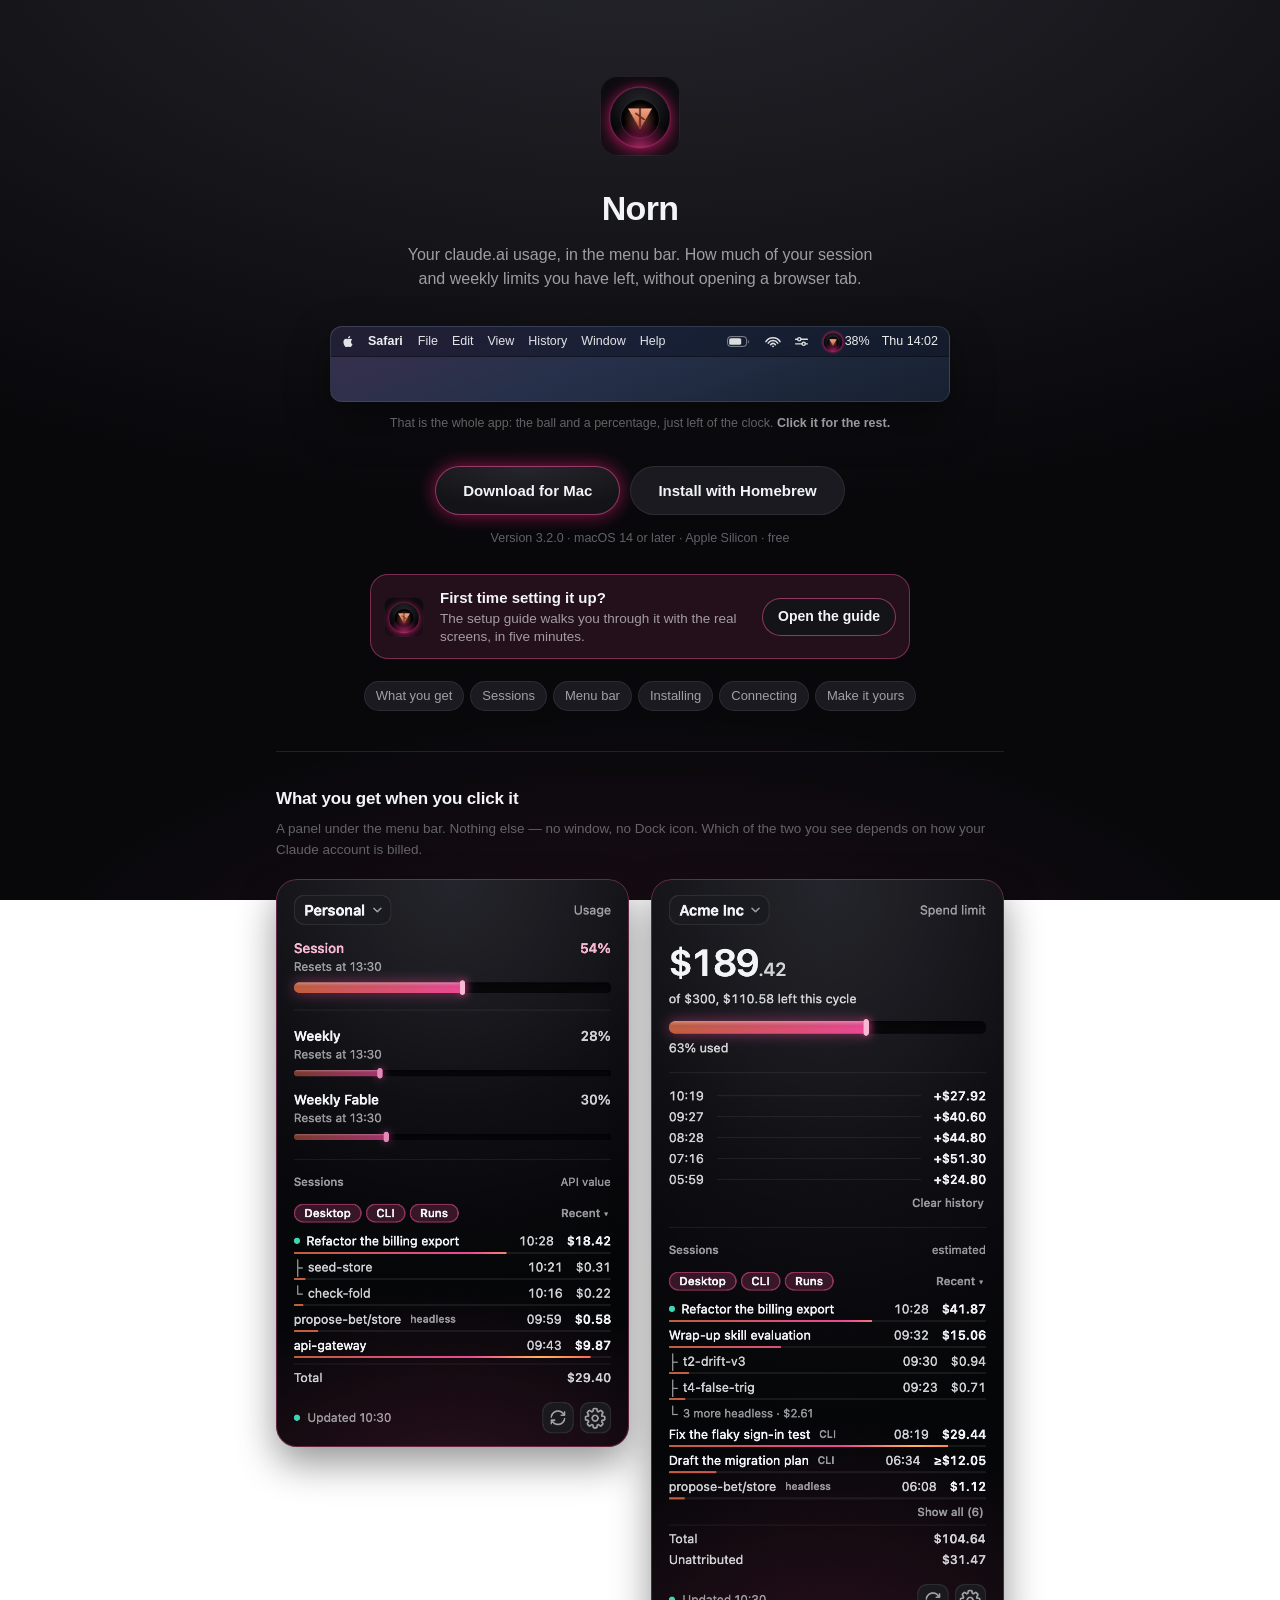
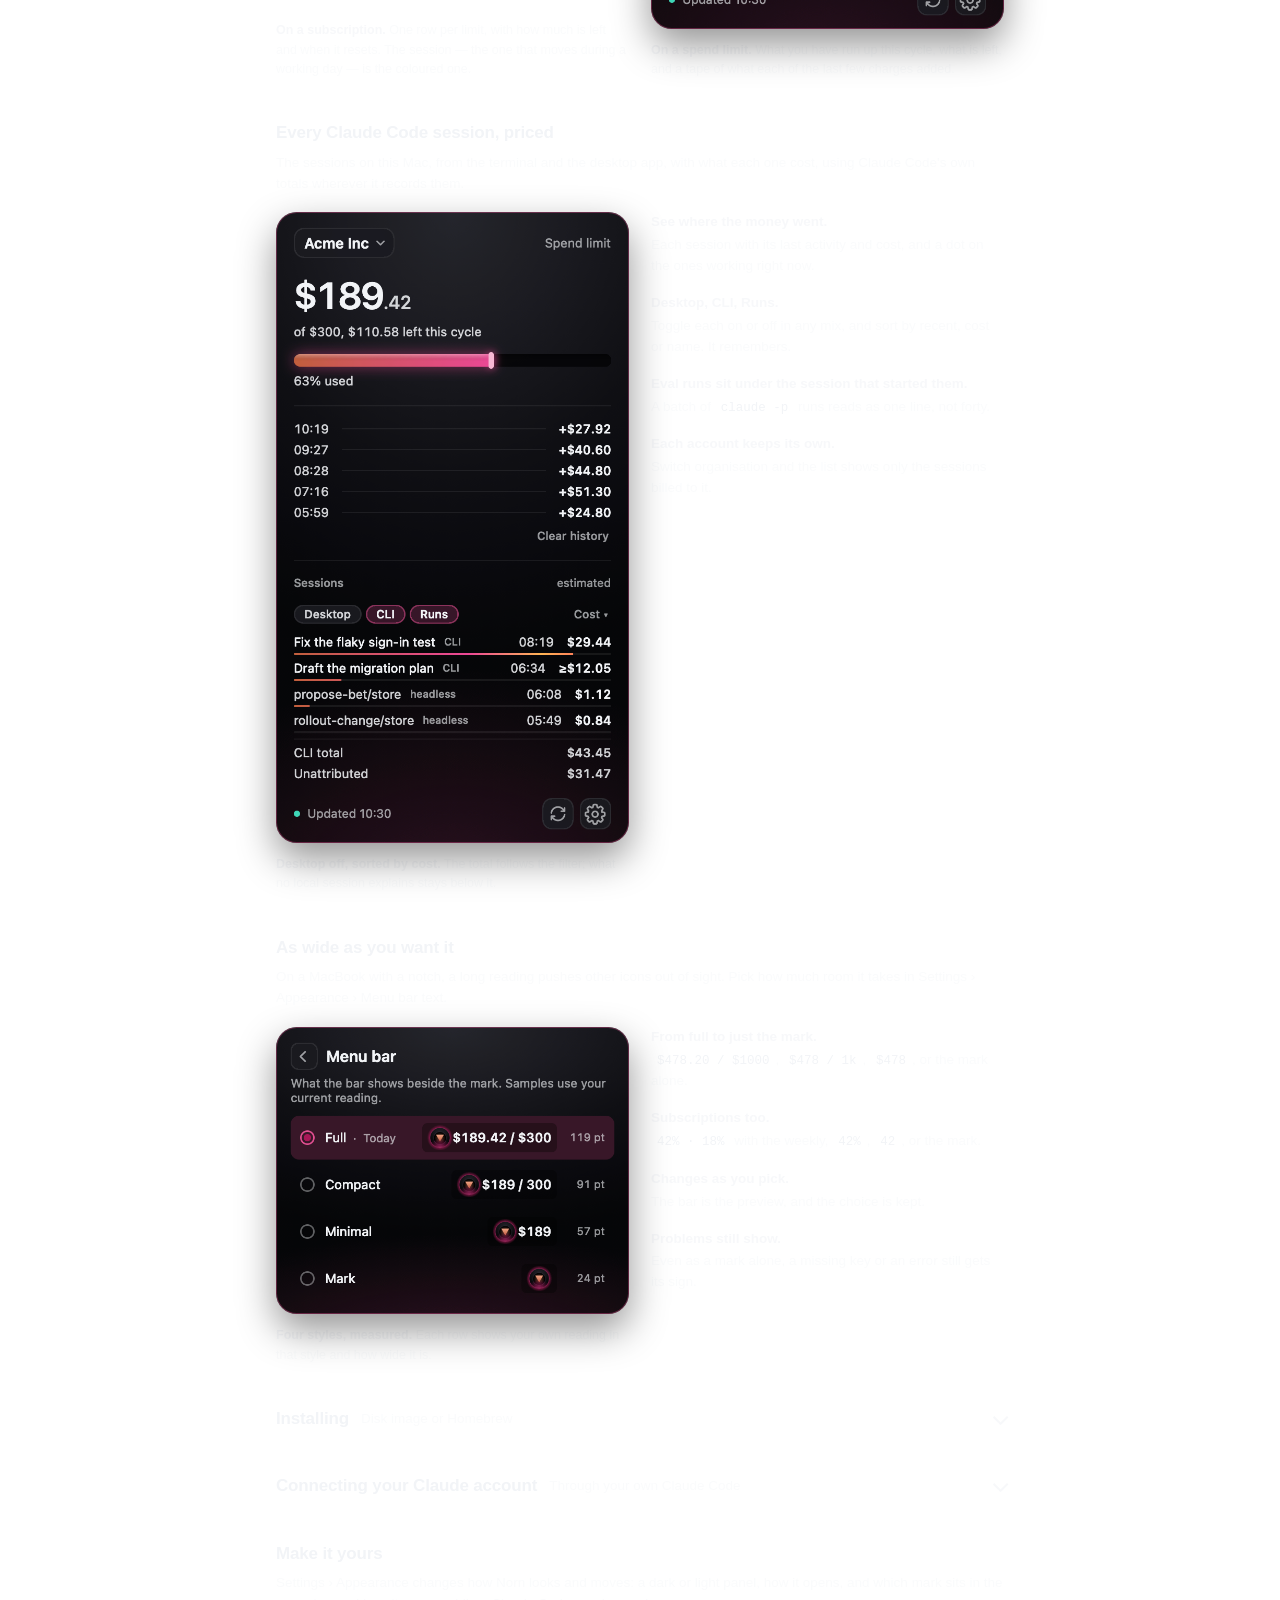
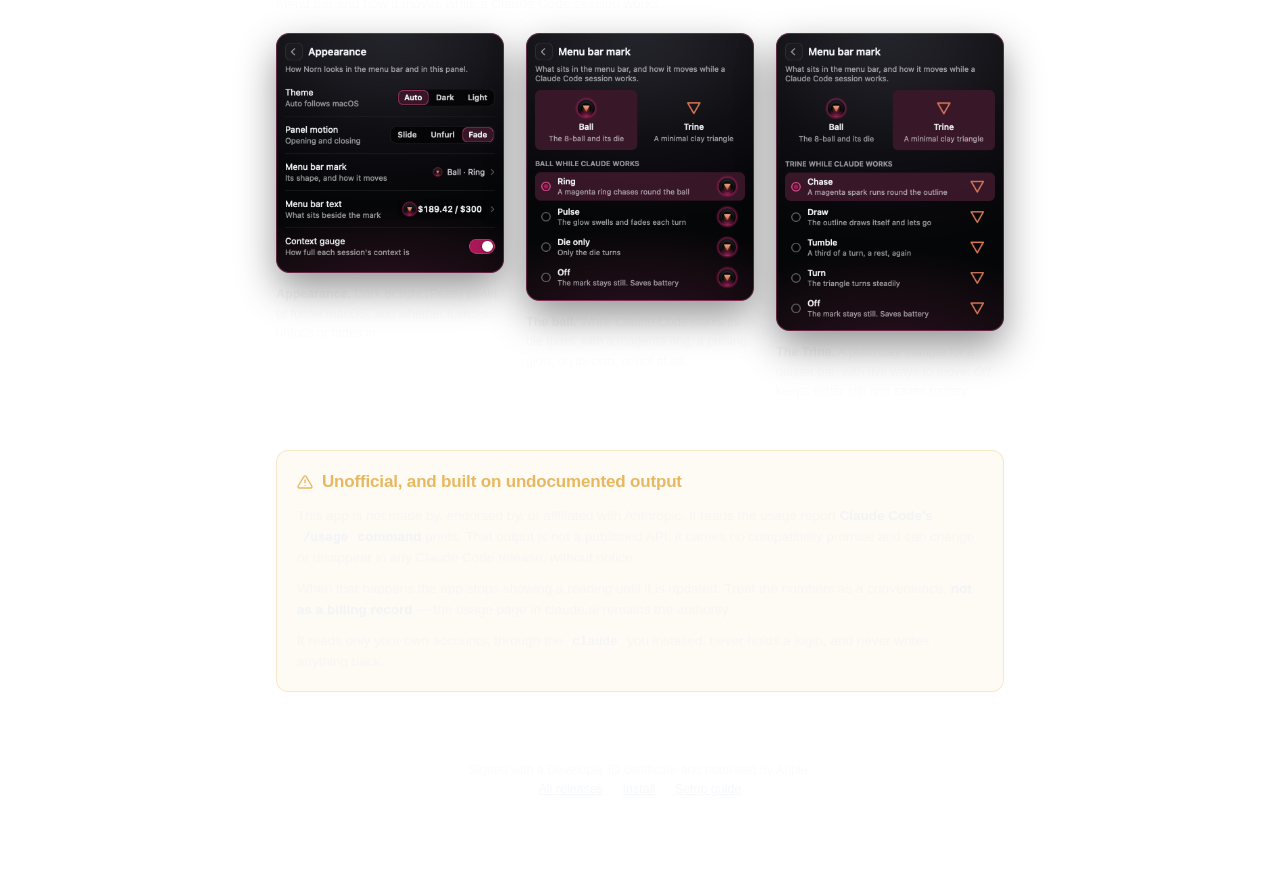
==== commit 1f027f7c: "feat(page): Norn 3.2.0 Version line and image URLs at 3.2.0. The connect screens are re-rendered fro" ====
--- a/index.html
+++ b/index.html
@@ -9,7 +9,7 @@
 <meta property="og:description" content="Your claude.ai usage, in the menu bar.">
 <meta property="og:type" content="website">
 <meta property="og:url" content="https://tkachenkobogdan.github.io/norn/">
-<link rel="icon" href="icon-128.png?v=3.1.2" sizes="128x128">
+<link rel="icon" href="icon-128.png?v=3.2.0" sizes="128x128">
 <style>
   :root {
     /* Onyx: the ball's shell, lit by its magenta. Clay is the die's alone and
@@ -83,7 +83,7 @@
   /* The menu-bar mark: the app's own frames (mark-working@2x.png, one 24 pt
      slot per frame, rendered by BallMark + BallMotion), not a redrawing. */
   .menubar .barmark { width: 24px; height: 24px; margin: -5px -4px -5px 0; flex: none;
-    background: url(mark-working@2x.png?v=3.1.2) 0 0 / 3312px 24px no-repeat; }
+    background: url(mark-working@2x.png?v=3.2.0) 0 0 / 3312px 24px no-repeat; }
   .menubar .clock { font-variant-numeric: tabular-nums; }
   /* the desktop below the bar, just enough to read as a screen */
   .screen .desktop { height: 44px; }
@@ -248,7 +248,7 @@
 <header>
   <!-- The app's real icon, as the binary renders it into the bundle's iconset
        (scripts/make-icon.sh). Not a recreation, and it does not move. -->
-  <img class="mark" src="icon@2x.png?v=3.1.2" width="512" height="512"
+  <img class="mark" src="icon@2x.png?v=3.2.0" width="512" height="512"
        alt="Norn" fetchpriority="high">
 
   <h1>Norn</h1>
@@ -316,9 +316,9 @@
     </a>
     <a class="btn btn-ghost" href="#homebrew">Install with Homebrew</a>
   </p>
-  <p class="meta">Version 3.1.2 · macOS 14 or later · Apple Silicon · free</p>
+  <p class="meta">Version 3.2.0 · macOS 14 or later · Apple Silicon · free</p>
   <a class="guide-link" href="guide.html">
-    <img src="icon-128.png?v=3.1.2" width="128" height="128" alt="">
+    <img src="icon-128.png?v=3.2.0" width="128" height="128" alt="">
     <span><b>First time setting it up?</b>
       <span>The setup guide walks you through it with the real screens, in five minutes.</span></span>
     <span class="go">Open the guide</span>
@@ -336,7 +336,7 @@
   <div class="shots">
     <div class="shot">
       <figure>
-        <span class="frame"><img src="popover@2x.png?v=3.1.2" width="680" height="1092" loading="lazy"
+        <span class="frame"><img src="popover@2x.png?v=3.2.0" width="680" height="1092" loading="lazy"
              alt="The panel on a subscription: an organisation picker, then Session 54%,
                   Weekly 28% and Weekly Fable 30%, each with a meter and a reset time,
                   then the Sessions list at API value."></span>
@@ -347,7 +347,7 @@
     </div>
     <div class="shot">
       <figure>
-        <span class="frame"><img src="ledger@2x.png?v=3.1.2" width="680" height="1440" loading="lazy"
+        <span class="frame"><img src="ledger@2x.png?v=3.2.0" width="680" height="1440" loading="lazy"
              alt="The panel on a spend limit: $189.42 of $300, $110.58 left this cycle,
                   63% used, a tape of the five most recent charges, and the Sessions list."></span>
         <figcaption><b>On a spend limit.</b> What you have run up this cycle, what
@@ -364,7 +364,7 @@
   <div class="sessions">
     <div class="shot">
       <figure>
-        <span class="frame"><img src="sessions@2x.png?v=3.1.2" width="680" height="1212" loading="lazy"
+        <span class="frame"><img src="sessions@2x.png?v=3.2.0" width="680" height="1212" loading="lazy"
              alt="The Sessions list with Desktop off, sorted by cost: two terminal sessions,
                   two headless runs, a CLI total, and the part of the bill no session explains."></span>
         <figcaption><b>Desktop off, sorted by cost.</b> The total follows the
@@ -391,7 +391,7 @@
   <div class="sessions">
     <div class="shot">
       <figure>
-        <span class="frame"><img src="menubar@2x.png?v=3.1.2" width="680" height="554" loading="lazy"
+        <span class="frame"><img src="menubar@2x.png?v=3.2.0" width="680" height="554" loading="lazy"
              alt="The Menu bar text screen: Full $189.42 / $300 (today's look, 119 pt),
                   Compact $189 / 300 (91 pt), Minimal $189 (57 pt) and Mark, the mark alone (24 pt)."></span>
         <figcaption><b>Four styles, measured.</b> Each row shows your own reading in
@@ -474,7 +474,7 @@
      already knows your plan and limits. It never asks for, stores or sends a login.</p>
   <div class="shot" style="max-width:340px;margin:0 auto 22px">
     <figure>
-      <span class="frame"><img src="connect@2x.png?v=3.1.2" width="680" height="714" loading="lazy"
+      <span class="frame"><img src="connect@2x.png?v=3.2.0" width="680" height="836" loading="lazy"
            alt="The Connect screen: Norn runs your claude to ask for usage, found two
                 accounts, never reads, stores or sends a login, and never talks to claude.ai."></span>
     </figure>
@@ -501,7 +501,7 @@
   <div class="shots shots-3">
     <div class="shot">
       <figure>
-        <span class="frame"><img src="appearance@2x.png?v=3.1.2" width="680" height="716" loading="lazy"
+        <span class="frame"><img src="appearance@2x.png?v=3.2.0" width="680" height="716" loading="lazy"
              alt="Appearance settings: Theme Auto, Dark or Light; Panel motion Slide, Unfurl or Fade;
                   Menu bar mark Ball with Ring; Menu bar text; Context gauge."></span>
         <figcaption><b>Appearance.</b> Dark or light (Pearl) panel, or follow macOS,
@@ -510,7 +510,7 @@
     </div>
     <div class="shot">
       <figure>
-        <span class="frame"><img src="mark-ball@2x.png?v=3.1.2" width="680" height="798" loading="lazy"
+        <span class="frame"><img src="mark-ball@2x.png?v=3.2.0" width="680" height="798" loading="lazy"
              alt="Menu bar mark: Ball chosen. While Claude works: Ring, Pulse, Die only or Off."></span>
         <figcaption><b>The ball.</b> While Claude Code works its die turns: with a
           magenta ring, a pulsing glow, on its own, or not at all.</figcaption>
@@ -518,7 +518,7 @@
     </div>
     <div class="shot">
       <figure>
-        <span class="frame"><img src="mark-trine@2x.png?v=3.1.2" width="680" height="888" loading="lazy"
+        <span class="frame"><img src="mark-trine@2x.png?v=3.2.0" width="680" height="888" loading="lazy"
              alt="Menu bar mark: Trine chosen. While Claude works: Chase, Draw, Tumble, Turn or Off."></span>
         <figcaption><b>The Trine.</b> A plain clay triangle for a quieter bar, with
           five ways to move. <i>Off</i> keeps either still and saves battery.</figcaption>
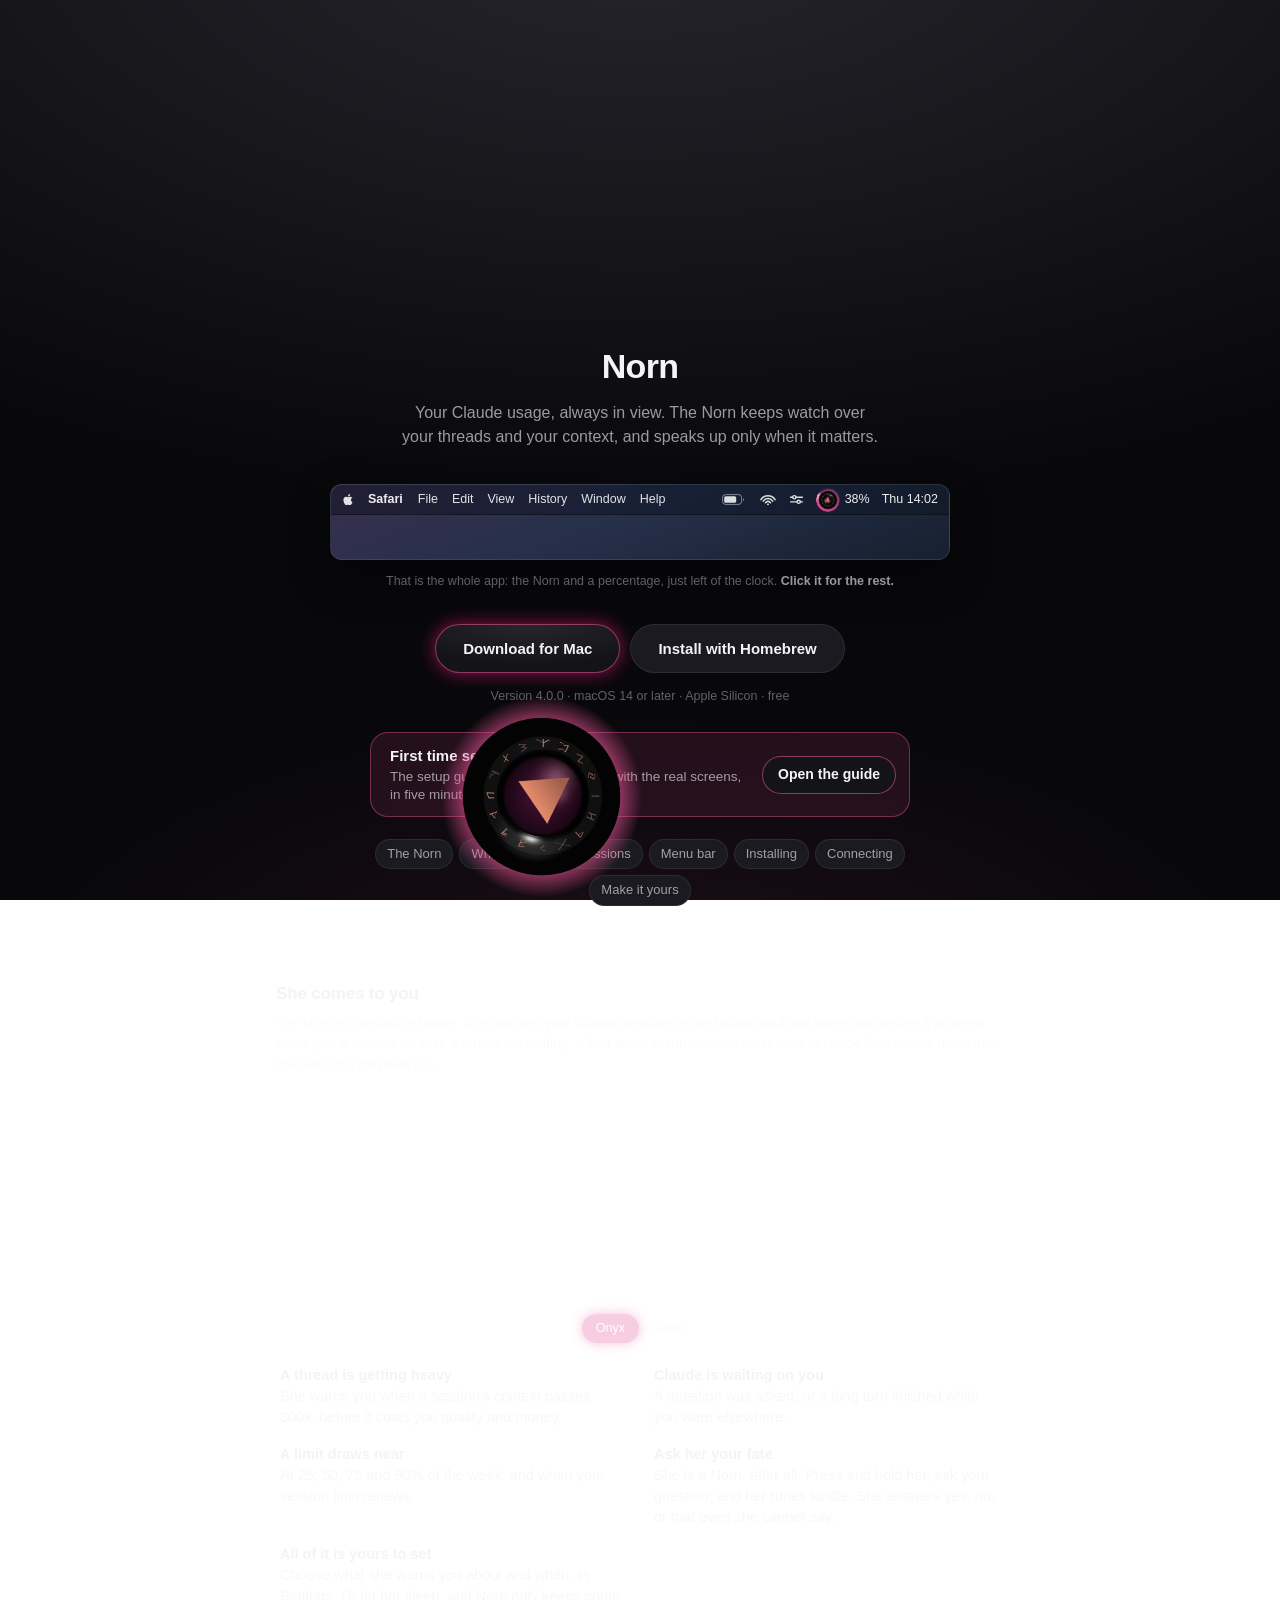
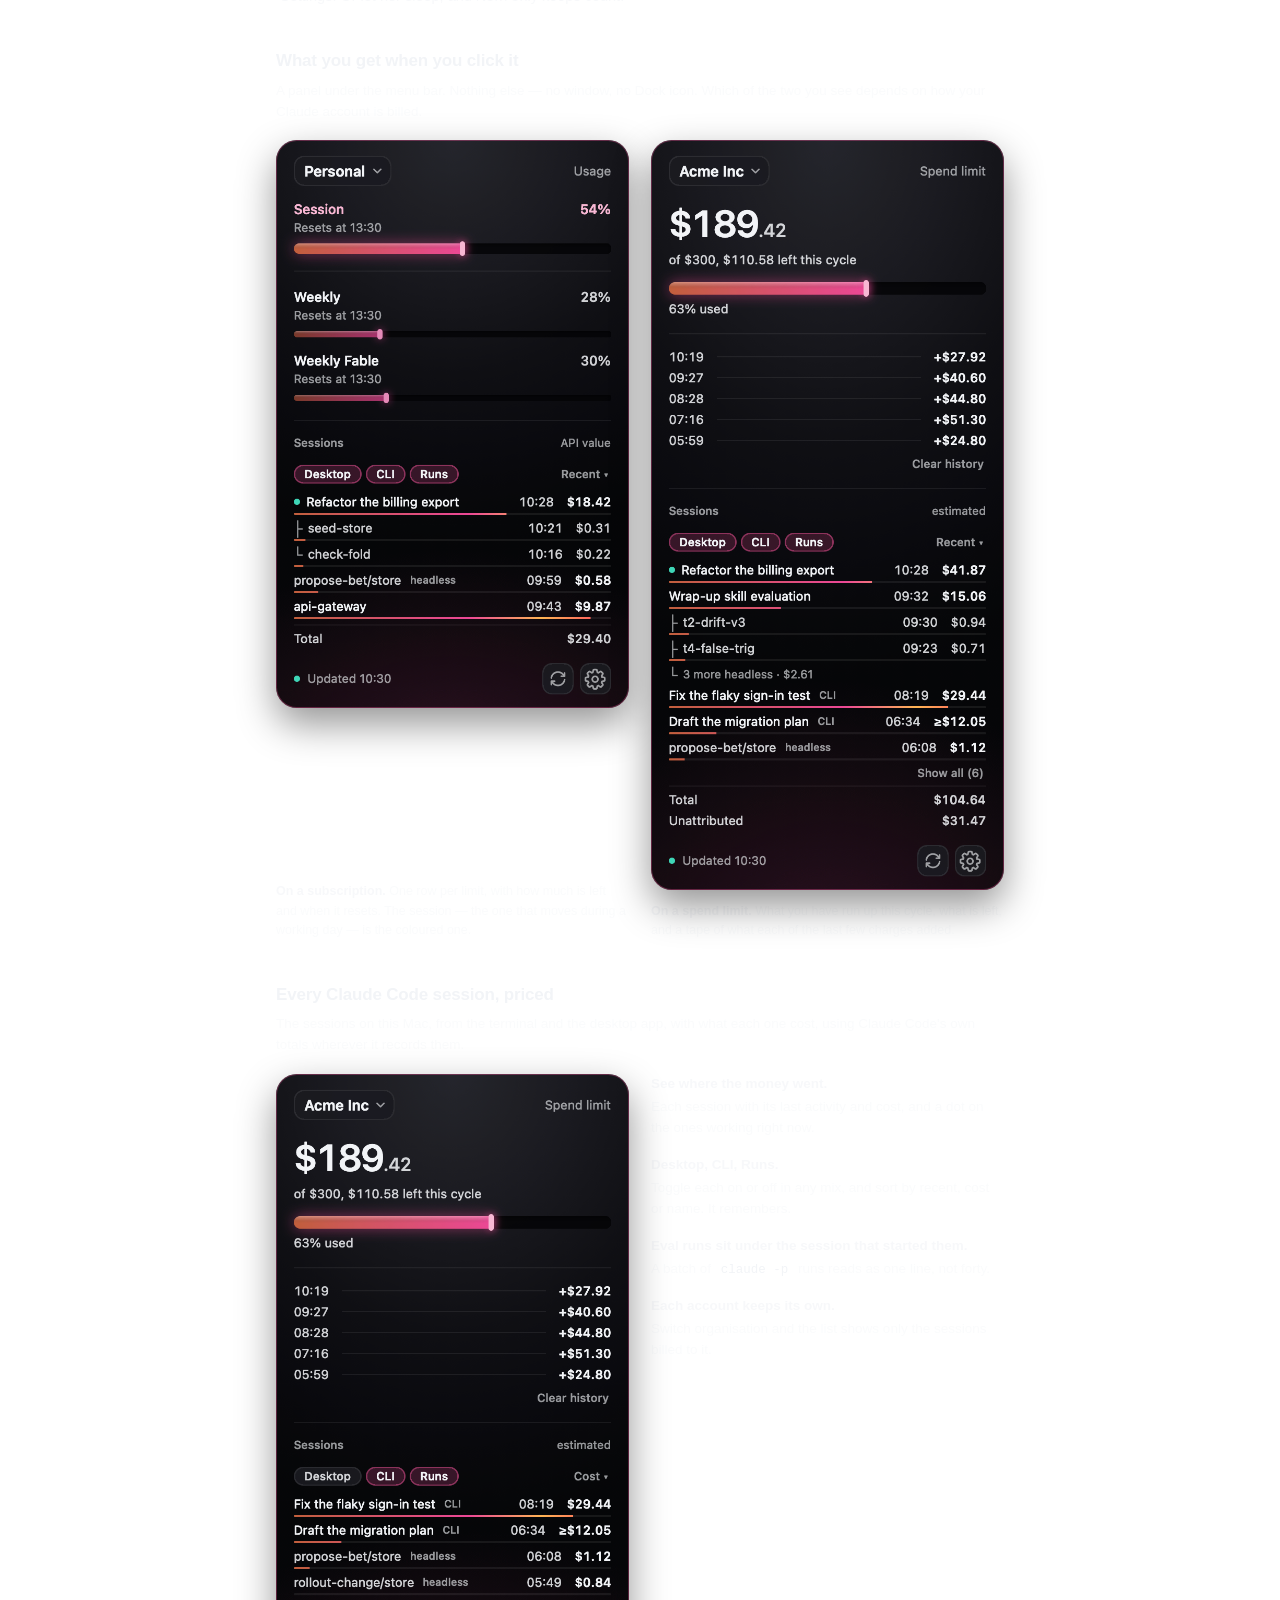
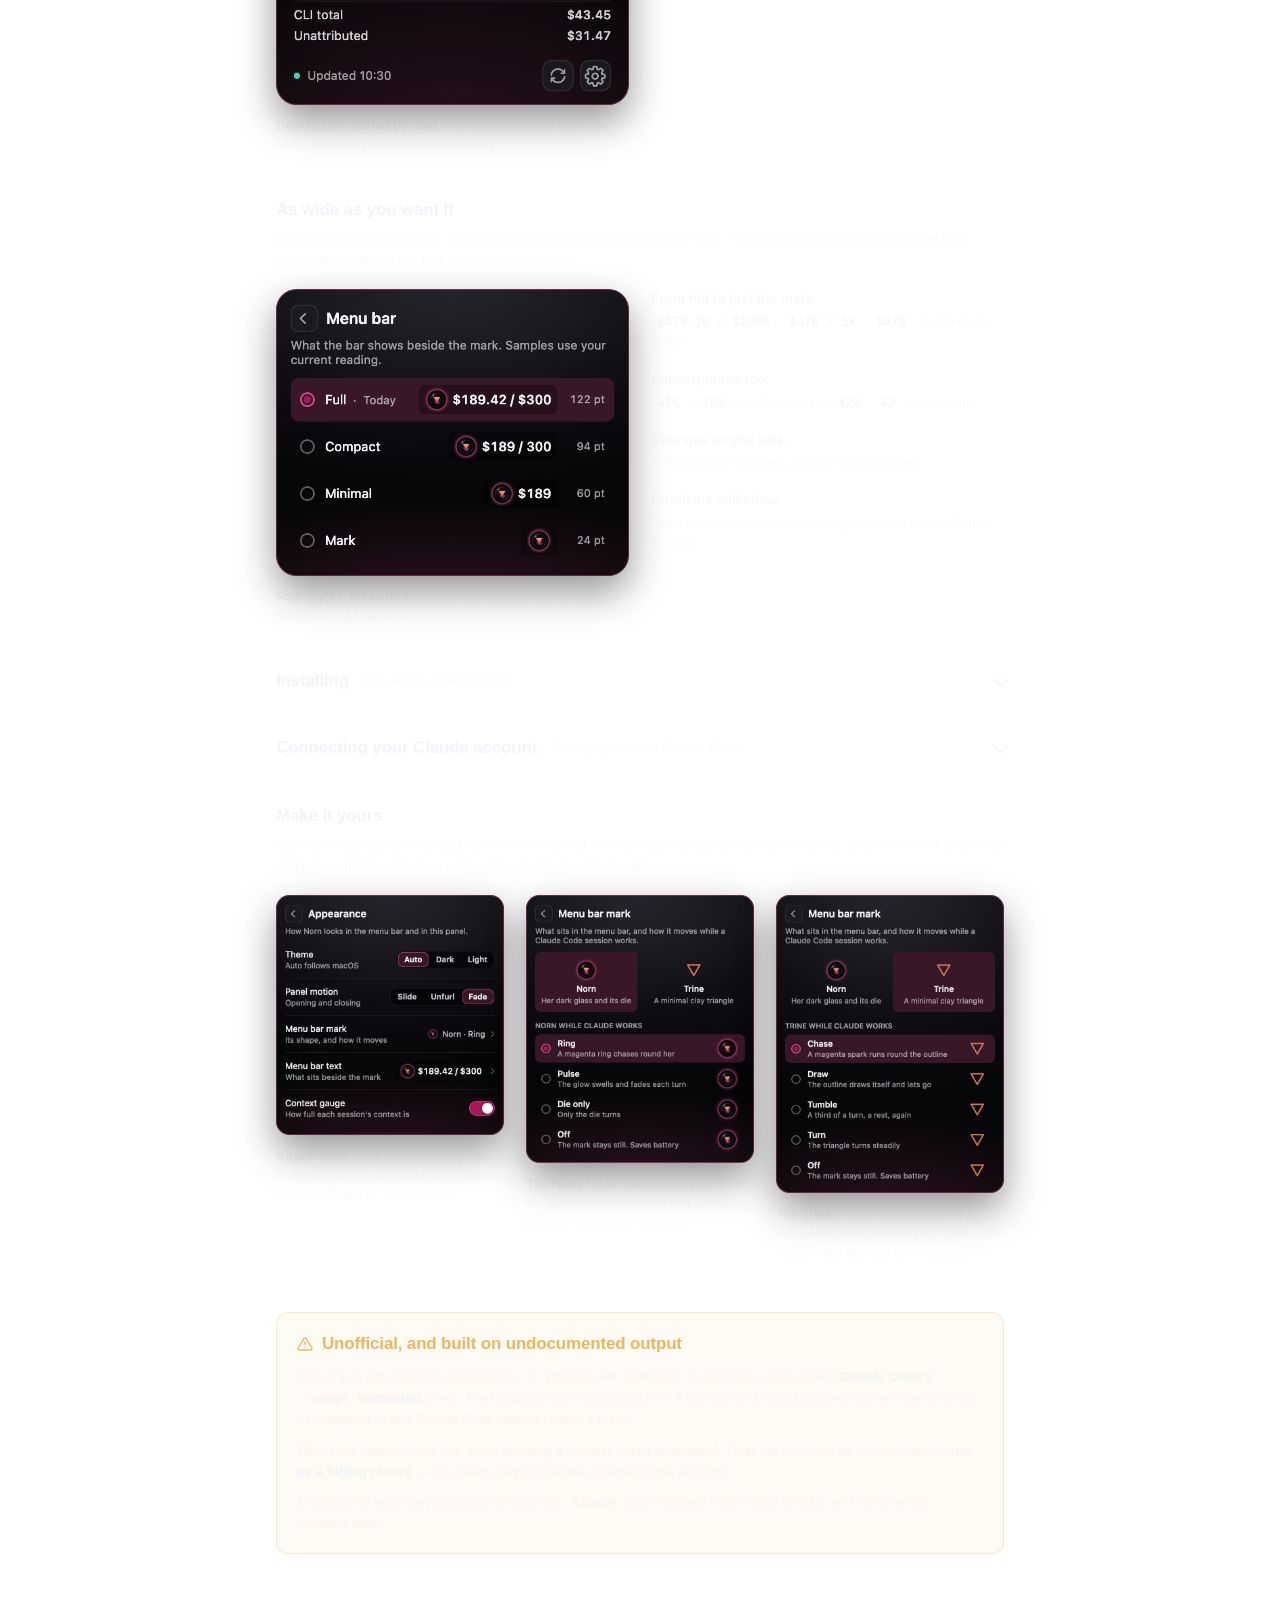
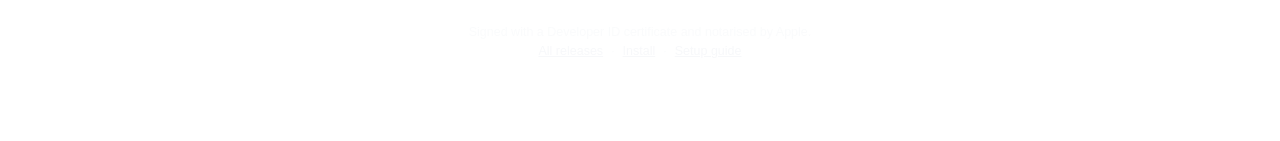
==== commit e79cc85b: "feat(page): Norn 4.0.0 — one Norn that moves through the page The 3D Norn falls into the hero and fl" ====
--- a/index.html
+++ b/index.html
@@ -9,7 +9,7 @@
 <meta property="og:description" content="Your claude.ai usage, in the menu bar.">
 <meta property="og:type" content="website">
 <meta property="og:url" content="https://tkachenkobogdan.github.io/norn/">
-<link rel="icon" href="icon-128.png?v=3.2.0" sizes="128x128">
+<link rel="icon" href="icon-128.png?v=4.0.0" sizes="128x128">
 <style>
   :root {
     /* Onyx: the ball's shell, lit by its magenta. Clay is the die's alone and
@@ -46,6 +46,57 @@
   /* ---- header ---- */
   header { text-align: center; padding: 72px 0 40px; }
   .mark { width: 88px; height: 88px; display: block; margin: 0 auto 22px; }
+  /* The centrepiece: the Norn herself, as the app's shader draws her (ball@2x.png is a still of it, halo
+     and all). She floats a little, and every few seconds her runes kindle: the lit still fades in over
+     the resting one. Nothing here is redrawn by hand. */
+  .orb { position: relative; width: min(330px, 80vw); aspect-ratio: 1; margin: -28px auto -34px; }
+  .orb img { position: absolute; inset: 0; width: 100%; height: 100%; display: block; }
+  .orb .lit { opacity: 0; animation: kindle 9s ease-in-out infinite; }
+  @keyframes float { 0%, 100% { transform: translateY(0); } 50% { transform: translateY(-7px); } }
+  @keyframes kindle { 0%, 52%, 100% { opacity: 0; } 62%, 78% { opacity: 1; } }
+  @media (prefers-reduced-motion: reduce) { .orb, .orb .lit { animation: none; } }
+  /* She comes down from the menu bar when the page opens. */
+  .drop { will-change: transform; opacity: 0; }
+  @media (prefers-reduced-motion: reduce) { .drop { opacity: 1; } .follower { transition: none !important; } }
+  header h1 { margin-top: 0; }
+  /* She comes to you: what she says, as three plain lines beside the two balls. */
+  .norn { max-width: 720px; margin: 18px auto 0; }
+  .norn .pair { display: flex; justify-content: center; }
+  .twins { display: flex; justify-content: center; gap: 8px; margin: -8px 0 6px; }
+  .twins figure { margin: 0; width: min(240px, 46vw); text-align: center; }
+  .twins img { width: 100%; height: auto; display: block; margin-bottom: -22px; }
+  /* The Onyx twin lifts out of her place and follows the page, then flies back when you return. */
+  .follower { position: fixed; z-index: 50; pointer-events: none; left: 0; top: 0; will-change: transform; transform-origin: 50% 50%; }
+  .follower img { position: absolute; inset: 0; width: 100%; height: 100%; display: block; }
+  .follower .kindle { opacity: 0; animation: kindle 9s ease-in-out infinite; }
+  .twins img { transition: opacity .25s ease; }
+  .shell { display: inline-flex; gap: 2px; padding: 3px; margin-top: 6px; border-radius: 999px;
+    background: rgba(255,255,255,.06); border: 1px solid rgba(255,255,255,.1); }
+  .shell button { font: inherit; font-size: 12.5px; color: var(--ink-3); background: none; border: 0;
+    padding: 5px 14px; border-radius: 999px; cursor: pointer; transition: background .2s, color .2s; }
+  .shell button[aria-checked="true"] { color: #fff; background: rgba(226,80,146,.28);
+    box-shadow: 0 0 12px rgba(226,80,146,.35); }
+  /* Her words while she follows: the app's smoked-glass pane, bone ink, a clay accent. */
+  .says { position: fixed; left: 0; top: 0; z-index: 49; width: 220px; padding: 13px 16px; border-radius: 14px;
+    font-size: 13px; line-height: 1.45; color: #E8E0D0; background: rgba(16,13,12,.86);
+    -webkit-backdrop-filter: blur(14px); backdrop-filter: blur(14px); pointer-events: none;
+    box-shadow: inset 0 1px 0 rgba(240,230,216,.12), inset 0 0 0 1px rgba(240,230,216,.12), 0 12px 32px rgba(0,0,0,.6);
+    opacity: 0; transform-origin: 50% 0; transition: opacity .25s ease, scale .45s cubic-bezier(.25,.9,.25,1), translate .45s cubic-bezier(.25,.9,.25,1);
+    scale: .86; translate: 0 -8px; }
+  .thread { position: fixed; z-index: 49; height: 1.5px; transform-origin: 0 50%; pointer-events: none; border-radius: 1px;
+    background: linear-gradient(90deg, rgba(240,230,216,0), rgba(240,230,216,.67) 40%, #D97757);
+    box-shadow: 0 0 6px rgba(217,119,87,.8); opacity: 0; transition: opacity .3s ease; }
+  .thread.on { opacity: 1; }
+  .says.on { opacity: 1; scale: 1; translate: 0 0; }
+  .says b { color: #D97757; font-weight: 600; display: block; margin-bottom: 2px; }
+  .twins figcaption { color: var(--ink-3); font-size: 12.5px; }
+  .norn .pair figure { margin: 0; max-width: 340px; }
+  .norn .pair img { width: 100%; height: auto; display: block; }
+  .norn ul { list-style: none; margin: 0; padding: 0; display: grid; grid-template-columns: 1fr 1fr; gap: 16px 28px; }
+  @media (max-width: 640px) { .norn ul { grid-template-columns: 1fr; } }
+  .norn li b { display: block; color: var(--ink); font-weight: 600; }
+  .norn li { color: var(--ink-2); font-size: 14.5px; line-height: 1.45; }
+  @media (max-width: 640px) { .norn { grid-template-columns: 1fr; } }
   h1 { font-size: 34px; letter-spacing: -.02em; margin: 0 0 8px; }
   .tag { color: var(--ink-2); font-size: 16px; margin: 0 auto; max-width: 30em; }
 
@@ -78,12 +129,19 @@
                     display: flex; align-items: center; gap: 12px; }
   .menubar .right svg { display: block; opacity: .92; }
   /* our own status item: the mark, then the reading */
-  .menubar .ours { display: flex; align-items: center; gap: 4px; font-variant-numeric: tabular-nums; }
+  .menubar .ours { display: flex; align-items: center; gap: 6px; font-variant-numeric: tabular-nums; }
   .menubar .ours svg { display: block; }
-  /* The menu-bar mark: the app's own frames (mark-working@2x.png, one 24 pt
-     slot per frame, rendered by BallMark + BallMotion), not a redrawing. */
-  .menubar .barmark { width: 24px; height: 24px; margin: -5px -4px -5px 0; flex: none;
-    background: url(mark-working@2x.png?v=3.2.0) 0 0 / 3312px 24px no-repeat; }
+  /* The menu-bar mark: the same still of the app's shader as the Norn above, in the shell the switch picks. */
+  .menubar .barmark { width: 24px; height: 24px; margin: -5px -1px -5px 0; flex: none; position: relative; }
+  .menubar .barmark img { position: absolute; left: 50%; top: 50%; width: 34px; height: 34px; max-width: none;
+    transform: translate(-50%, -50%); display: block; }
+  .menubar .barmark .glow { opacity: 0; }
+  /* The working ring, as the app draws it while Claude works: a magenta arc chasing round her. */
+  .menubar .barmark .ring { position: absolute; inset: 0; border-radius: 50%; opacity: 0; pointer-events: none;
+    background: conic-gradient(from 0deg, rgba(236,72,150,0) 0deg, rgba(236,72,150,.2) 120deg, #EC4896 300deg, #F8B7D3 340deg, rgba(236,72,150,0) 360deg);
+    -webkit-mask: radial-gradient(circle, transparent 9.2px, #000 9.8px, #000 11.6px, transparent 12.2px);
+            mask: radial-gradient(circle, transparent 9.2px, #000 9.8px, #000 11.6px, transparent 12.2px);
+    filter: drop-shadow(0 0 2px rgba(236,72,150,.9)); }
   .menubar .clock { font-variant-numeric: tabular-nums; }
   /* the desktop below the bar, just enough to read as a screen */
   .screen .desktop { height: 44px; }
@@ -95,7 +153,7 @@
 
   /* ---- buttons ---- */
   /* The way in for newcomers: right under the download, as loud as the second button. */
-  .guide-link { display: flex; align-items: center; gap: 14px; max-width: 540px; margin: 26px auto 0; padding: 12px 14px 12px 12px;
+  .guide-link { display: flex; align-items: center; gap: 14px; max-width: 540px; margin: 26px auto 0; padding: 12px 14px 12px 20px;
     border-radius: 18px; text-decoration: none; color: var(--ink); text-align: left;
     background: rgba(58,23,41,.55); box-shadow: inset 0 0 0 1px rgba(226,80,146,.45); transition: background .15s ease, box-shadow .15s ease; }
   .guide-link:hover { background: rgba(58,23,41,.8); box-shadow: inset 0 0 0 1px var(--magenta), 0 0 22px rgba(168,22,88,.45); }
@@ -246,14 +304,16 @@
 <div class="wrap">
 
 <header>
-  <!-- The app's real icon, as the binary renders it into the bundle's iconset
-       (scripts/make-icon.sh). Not a recreation, and it does not move. -->
-  <img class="mark" src="icon@2x.png?v=3.2.0" width="512" height="512"
-       alt="Norn" fetchpriority="high">
+  <!-- The Norn herself: stills of the app's own shader ball (SPENDBAR_BALL_STILL), resting and with her
+       runes lit. The same ball that comes down from the menu bar. -->
+  <div class="drop"><div class="orb" role="img" aria-label="The Norn: black glass, a clay die and a ring of runes">
+    <img src="ball@2x.png?v=4.0.0" width="1140" height="1140" alt="" fetchpriority="high">
+    <img class="lit" src="ball-lit@2x.png?v=4.0.0" width="1140" height="1140" alt="">
+  </div></div>
 
   <h1>Norn</h1>
-  <p class="tag">Your claude.ai usage, in the menu bar. How much of your session
-     and weekly limits you have left, without opening a browser tab.</p>
+  <p class="tag">Your Claude usage, always in view. The Norn keeps watch over
+     your threads and your context, and speaks up only when it matters.</p>
 
   <!-- Where the app actually lives: the right-hand end of your Mac's menu bar,
        to the left of the clock, whatever app you happen to be in. -->
@@ -296,7 +356,7 @@
 
           <!-- this app. It sits here, just left of the clock. -->
           <span class="ours">
-            <span id="barMark" class="barmark"></span>
+            <span id="barMark" class="barmark"><img data-shell src="ball@2x.png?v=4.0.0" width="1140" height="1140" alt=""><img class="glow" src="ball-lit@2x.png?v=4.0.0" width="1140" height="1140" alt=""><i class="ring"></i></span>
             <span>38%</span>
           </span>
 
@@ -305,7 +365,7 @@
       </div>
       <div class="desktop"></div>
     </div>
-    <p class="barcap">That is the whole app: the ball and a percentage, just
+    <p class="barcap">That is the whole app: the Norn and a percentage, just
        left of the clock. <b>Click it for the rest.</b></p>
   </div>
 
@@ -316,18 +376,39 @@
     </a>
     <a class="btn btn-ghost" href="#homebrew">Install with Homebrew</a>
   </p>
-  <p class="meta">Version 3.2.0 · macOS 14 or later · Apple Silicon · free</p>
+  <p class="meta">Version 4.0.0 · macOS 14 or later · Apple Silicon · free</p>
   <a class="guide-link" href="guide.html">
-    <img src="icon-128.png?v=3.2.0" width="128" height="128" alt="">
     <span><b>First time setting it up?</b>
       <span>The setup guide walks you through it with the real screens, in five minutes.</span></span>
     <span class="go">Open the guide</span>
   </a>
   <nav class="map" aria-label="On this page">
-    <a href="#look">What you get</a><a href="#sessions">Sessions</a><a href="#menubar">Menu bar</a>
+    <a href="#norn">The Norn</a><a href="#look">What you get</a><a href="#sessions">Sessions</a><a href="#menubar">Menu bar</a>
     <a href="#install">Installing</a><a href="#connect">Connecting</a><a href="#yours">Make it yours</a>
   </nav>
 </header>
+
+<section class="reveal" id="norn">
+  <h2>She comes to you</h2>
+  <p class="lede">The Norn is a proactive helper. She watches your Claude sessions in the background and warns you before a problem costs you: a bloated context, a thread left waiting, a limit about to run out. You don't have to check. She comes down from the menu bar and tells you.</p>
+  <div class="twins">
+    <figure><img src="ball@2x.png?v=4.0.0" width="1140" height="1140" loading="lazy" alt="The Norn">
+      <div class="shell" role="radiogroup" aria-label="Appearance">
+        <button role="radio" aria-checked="true" data-src="ball@2x.png?v=4.0.0">Onyx</button>
+        <button role="radio" aria-checked="false" data-src="ball-pearl@2x.png?v=4.0.0">Pearl</button>
+      </div></figure>
+    <link rel="preload" as="image" href="ball-pearl@2x.png?v=4.0.0">
+  </div>
+  <div class="norn">
+    <ul>
+      <li><b>A thread is getting heavy</b>She warns you when a session's context passes 300k, before it costs you quality and money.</li>
+      <li><b>Claude is waiting on you</b>A question was asked, or a long turn finished while you were elsewhere.</li>
+      <li><b>A limit draws near</b>At 25, 50, 75 and 90% of the week, and when your session limit renews.</li>
+      <li><b>Ask her your fate</b>She is a Norn, after all. Press and hold her, ask your question, and her runes kindle. She answers yes, no, or that even she cannot say.</li>
+      <li><b>All of it is yours to set</b>Choose what she warns you about and when, in Settings. Or let her sleep, and Norn only keeps count.</li>
+    </ul>
+  </div>
+</section>
 
 <section class="reveal" id="look">
   <h2>What you get when you click it</h2>
@@ -336,7 +417,7 @@
   <div class="shots">
     <div class="shot">
       <figure>
-        <span class="frame"><img src="popover@2x.png?v=3.2.0" width="680" height="1092" loading="lazy"
+        <span class="frame"><img src="popover@2x.png?v=4.0.0" width="680" height="1092" loading="lazy"
              alt="The panel on a subscription: an organisation picker, then Session 54%,
                   Weekly 28% and Weekly Fable 30%, each with a meter and a reset time,
                   then the Sessions list at API value."></span>
@@ -347,7 +428,7 @@
     </div>
     <div class="shot">
       <figure>
-        <span class="frame"><img src="ledger@2x.png?v=3.2.0" width="680" height="1440" loading="lazy"
+        <span class="frame"><img src="ledger@2x.png?v=4.0.0" width="680" height="1440" loading="lazy"
              alt="The panel on a spend limit: $189.42 of $300, $110.58 left this cycle,
                   63% used, a tape of the five most recent charges, and the Sessions list."></span>
         <figcaption><b>On a spend limit.</b> What you have run up this cycle, what
@@ -364,7 +445,7 @@
   <div class="sessions">
     <div class="shot">
       <figure>
-        <span class="frame"><img src="sessions@2x.png?v=3.2.0" width="680" height="1212" loading="lazy"
+        <span class="frame"><img src="sessions@2x.png?v=4.0.0" width="680" height="1212" loading="lazy"
              alt="The Sessions list with Desktop off, sorted by cost: two terminal sessions,
                   two headless runs, a CLI total, and the part of the bill no session explains."></span>
         <figcaption><b>Desktop off, sorted by cost.</b> The total follows the
@@ -391,7 +472,7 @@
   <div class="sessions">
     <div class="shot">
       <figure>
-        <span class="frame"><img src="menubar@2x.png?v=3.2.0" width="680" height="554" loading="lazy"
+        <span class="frame"><img src="menubar@2x.png?v=4.0.0" width="680" height="554" loading="lazy"
              alt="The Menu bar text screen: Full $189.42 / $300 (today's look, 119 pt),
                   Compact $189 / 300 (91 pt), Minimal $189 (57 pt) and Mark, the mark alone (24 pt)."></span>
         <figcaption><b>Four styles, measured.</b> Each row shows your own reading in
@@ -461,7 +542,7 @@
   </div>
 
   <p class="note" style="margin-top:18px">Nothing appears in the Dock — look for
-     the ball in the menu bar, at the top right of your screen. The app
+     the Norn in the menu bar, at the top right of your screen. The app
      adds itself to your login items the first time it runs, so it is there after
      a restart. You can turn that off in its settings.</p>
 </details>
@@ -474,7 +555,7 @@
      already knows your plan and limits. It never asks for, stores or sends a login.</p>
   <div class="shot" style="max-width:340px;margin:0 auto 22px">
     <figure>
-      <span class="frame"><img src="connect@2x.png?v=3.2.0" width="680" height="836" loading="lazy"
+      <span class="frame"><img src="connect@2x.png?v=4.0.0" width="680" height="836" loading="lazy"
            alt="The Connect screen: Norn runs your claude to ask for usage, found two
                 accounts, never reads, stores or sends a login, and never talks to claude.ai."></span>
     </figure>
@@ -483,7 +564,7 @@
     <li>Install the <a href="https://code.claude.com/docs/en/setup">Claude Code CLI</a>,
         or the <a href="https://claude.ai/download">Claude app</a>, which carries its own copy.</li>
     <li>Sign in to Claude Code once, in Terminal: <code>claude auth login</code>.</li>
-    <li>Click the ball in the menu bar and press <b>Connect</b>.</li>
+    <li>Click the Norn in the menu bar and press <b>Connect</b>.</li>
   </ol>
   <p class="note">New to Claude Code or Terminal? The <a href="guide.html">setup guide</a>
      walks through every step with the real screens.</p>
@@ -501,7 +582,7 @@
   <div class="shots shots-3">
     <div class="shot">
       <figure>
-        <span class="frame"><img src="appearance@2x.png?v=3.2.0" width="680" height="716" loading="lazy"
+        <span class="frame"><img src="appearance@2x.png?v=4.0.0" width="680" height="716" loading="lazy"
              alt="Appearance settings: Theme Auto, Dark or Light; Panel motion Slide, Unfurl or Fade;
                   Menu bar mark Ball with Ring; Menu bar text; Context gauge."></span>
         <figcaption><b>Appearance.</b> Dark or light (Pearl) panel, or follow macOS,
@@ -510,15 +591,15 @@
     </div>
     <div class="shot">
       <figure>
-        <span class="frame"><img src="mark-ball@2x.png?v=3.2.0" width="680" height="798" loading="lazy"
+        <span class="frame"><img src="mark-ball@2x.png?v=4.0.0" width="680" height="798" loading="lazy"
              alt="Menu bar mark: Ball chosen. While Claude works: Ring, Pulse, Die only or Off."></span>
-        <figcaption><b>The ball.</b> While Claude Code works its die turns: with a
+        <figcaption><b>The Norn.</b> While Claude Code works its die turns: with a
           magenta ring, a pulsing glow, on its own, or not at all.</figcaption>
       </figure>
     </div>
     <div class="shot">
       <figure>
-        <span class="frame"><img src="mark-trine@2x.png?v=3.2.0" width="680" height="888" loading="lazy"
+        <span class="frame"><img src="mark-trine@2x.png?v=4.0.0" width="680" height="888" loading="lazy"
              alt="Menu bar mark: Trine chosen. While Claude works: Chase, Draw, Tumble, Turn or Off."></span>
         <figcaption><b>The Trine.</b> A plain clay triangle for a quieter bar, with
           five ways to move. <i>Off</i> keeps either still and saves battery.</figcaption>
@@ -557,6 +638,203 @@
 </div>
 
 <script>
+  // One Norn, two shells: Onyx by default, Pearl on the switch.
+  (function () {
+    var img = document.querySelector('.twins img');
+    document.querySelectorAll('.shell button').forEach(function (b) {
+      b.addEventListener('click', function () {
+        document.querySelectorAll('.shell button').forEach(function (o) { o.setAttribute('aria-checked', o === b); });
+        img.style.opacity = 0;
+        setTimeout(function () {
+          img.src = b.dataset.src;
+          if (window.nornFace) window.nornFace(b.dataset.src);
+          document.querySelectorAll('img[data-shell]').forEach(function (i) { i.src = b.dataset.src; });
+          img.style.opacity = '';
+        }, 180);
+        try { localStorage.setItem('norn-shell', /pearl/.test(b.dataset.src) ? 'pearl' : 'onyx'); } catch (e) {}
+      });
+    });
+    // Remember the pick between visits and carry it to the guide.
+    setTimeout(function () {
+      try { if (localStorage.getItem('norn-shell') === 'pearl') document.querySelectorAll('.shell button')[1].click(); } catch (e) {}
+    }, 0);
+  })();
+
+  // The Norn moves as she does in the app (DropTuning, BallDrop+Motion): an overdamped spring (stiffness 7
+  // over a 2 s fall), one whole turn, a flutter (5 pt, 7 a second, dying over 1.2 s), a rock (0.26 rad,
+  // 1.15 Hz, damping 2.6), then a hover: sway ±6 pt every 4 s, float 15 pt every 8 s.
+  (function () {
+    var reduce = matchMedia('(prefers-reduced-motion: reduce)').matches;
+    var TAU = Math.PI * 2, W = 3.5;                         // 7 over a 2 s fall
+    function settle(t) { var k = 7; return (1 - (1 + k * t) * Math.exp(-k * t)) / (1 - 8 * Math.exp(-7)); }
+    function flutter(t) { return t < 0 || t > 1.2 ? 0 : 5 * Math.exp(-3 * t) * Math.sin(TAU * 7 * t); }
+    function rock(t) { return t < 0 || t > 1.9 ? 0 : -0.26 * Math.exp(-2.6 * t) * Math.sin(TAU * 1.15 * t); }
+    function hover(t, k) {                                     // k scales the reach to the ball's size
+      return { x: 6 * k * Math.sin(TAU * t / 4), y: 15 * k * (Math.cos(TAU * t / 8) * 0.5 - 1 / 6) };
+    }
+
+    // One Norn on the whole page. She falls from the top into the hero's place, and from there moves
+    // between her places as you scroll: the hero, "She comes to you", and a dock at the column's left
+    // edge everywhere else. Each place sets her size. The places keep their layout but show nothing.
+    var spots = [document.querySelector('.orb'), document.querySelector('.twins img')];
+    var heroLit = document.querySelector('.orb .lit');
+    var f = document.createElement('div'); f.className = 'follower';
+    var face = new Image(); face.src = spots[1].getAttribute('src'); face.alt = '';
+    var lit = new Image(); lit.src = heroLit.getAttribute('src'); lit.alt = ''; lit.className = 'kindle';
+    f.appendChild(face); f.appendChild(lit); document.body.appendChild(f);
+    f.style.pointerEvents = 'auto'; f.style.cursor = 'pointer'; f.style.touchAction = 'manipulation';
+
+    // Touch her, as in the app (BallDrop+GentleTap, +Prophecy). A tap gets one of her small answers;
+    // a hold heats her until she glows, and letting go hot gets a yes, a no, or an "I don't know".
+    var TAPS = {
+      nod: { y: [[0, 0], [.35, -4], [.7, 1], [1, 0]], len: .52 },
+      floatUp: { y: [[0, 0], [.4, -5], [1, 0]], len: .85 },
+      turn: { a: [[0, 0], [.45, -12], [1, 0]], len: .9 },
+      breath: { sc: [[0, 0], [.4, .04], [1, 0]], len: .7 },
+      beat: { sc: [[0, 0], [.15, .035], [.35, 0], [.5, .02], [.75, 0], [1, 0]], len: .7 },
+      drift: { x: [[0, 0], [.35, 4], [.7, -1.5], [1, 0]], len: 1 }
+    };
+    var ANSWERS = {
+      yes: ['Yes. I have seen it', 'Yes. It has held before', 'Yes. The thread holds', 'Yes. Ship it, then',
+            'Yes. It is already done', 'Yes, and soon', 'Yes. I would not wait', 'Yes. The well is clear'],
+      no: ['No. I remember why', 'No. Not this turn', 'No. It frayed last time', 'No. Let it rest',
+           'No. Wait until it renews', 'No. That is spent', 'No. Twice was enough', 'No, and you know it'],
+      unknown: ["I don't know. Ask again", "I can't say. Not yet", "I can't say. It's murky", "I don't know this one",
+                'Unsure. Let me cool', 'I have not seen this', 'It could go either way', 'Unknown, even to me']
+    };
+    var flash = -1e9, tap = null, holding = false, holdAt = 0, heat = 0, answer = null, lastLine = '';
+    function key(track, u) {
+      if (!track) return 0;
+      for (var i = 1; i < track.length; i++) if (u <= track[i][0]) {
+        var a = track[i - 1], b = track[i], q = (u - a[0]) / (b[0] - a[0]); q = q * q * (3 - 2 * q);
+        return a[1] + (b[1] - a[1]) * q;
+      }
+      return 0;
+    }
+    function tapOffset(now) {
+      if (!tap) return { x: 0, y: 0, a: 0, sc: 0 };
+      var u = (now - tap.at) / 1000 / tap.k.len; if (u >= 1) { tap = null; return { x: 0, y: 0, a: 0, sc: 0 }; }
+      return { x: key(tap.k.x, u), y: key(tap.k.y, u), a: key(tap.k.a, u) * Math.PI / 180, sc: key(tap.k.sc, u) };
+    }
+    function ask() {
+      var roll = Math.floor(Math.random() * 8), v = roll < 3 ? 'yes' : roll < 6 ? 'no' : 'unknown';
+      var lines = ANSWERS[v].filter(function (l) { return l !== lastLine; });
+      lastLine = lines[Math.floor(Math.random() * lines.length)];
+      return { v: v, line: lastLine };
+    }
+    f.addEventListener('pointerdown', function (e) {
+      e.preventDefault(); holding = true; holdAt = performance.now();
+      try { f.setPointerCapture(e.pointerId); } catch (x) {}
+    });
+    function release() {
+      if (!holding) return; holding = false;
+      var now = performance.now();
+      if (heat >= 1) { var a2 = ask(); answer = { v: a2.v, line: a2.line, at: now + 300, until: now + 4300 }; }
+      else { var names = Object.keys(TAPS); tap = { k: TAPS[names[Math.floor(Math.random() * names.length)]], at: now }; flash = now; }
+    }
+    f.addEventListener('pointerup', release); f.addEventListener('pointercancel', release);
+    function litOf(src) { return /pearl/.test(src) ? 'ball-pearl-lit@2x.png?v=4.0.0' : 'ball-lit@2x.png?v=4.0.0'; }
+    window.nornFace = function (src) { face.src = src; lit.src = litOf(src);
+      var g = document.querySelector('#barMark .glow'); if (g) g.src = litOf(src); };
+    document.querySelectorAll('.orb img, .twins img').forEach(function (i) { i.style.visibility = 'hidden'; });
+    document.querySelector('.drop').style.opacity = 1;
+
+    function rect(el) { var r = el.getBoundingClientRect(); return { x: r.left, y: r.top + scrollY, s: r.width, top: r.top, bottom: r.bottom }; }
+    function dock() {
+      var w = document.querySelector('.wrap').getBoundingClientRect(), narrow = innerWidth < 900, s = narrow ? 96 : 200;
+      return narrow ? { x: 4, y: scrollY + innerHeight - s - 4, s: s } : { x: Math.max(4, w.left - s - 8), y: scrollY + 40, s: s };
+    }
+    function shown(r) { return r.bottom > 140 && r.top < innerHeight - 100; }
+    var mode = '', goal = null, last = 0, landed = -1, born = performance.now();
+    var h0 = rect(spots[0]);
+    var p = { x: h0.x + h0.s * 0.35, y: scrollY - 0.38 * innerHeight + h0.y - scrollY, s: h0.s * 0.3, a: 0 }, v = { x: 0, y: 0, s: 0, a: 0 };
+    // What she says about each part of the page as you scroll through it, in her voice.
+    var LINES = {
+      look: ['The panel', 'Click me in the menu bar and this opens: your limits, or your spend, and when each resets.'],
+      sessions: ['Your sessions', 'I price every Claude Code session on this Mac, and dot the ones working right now.'],
+      menubar: ['My place', 'I live up there by the clock. Show a figure beside me, or just me.'],
+      install: ['Getting me', 'A disk image, or one line of Homebrew. I update myself after that.'],
+      connect: ['Connecting', 'I use your own Claude Code and its sign-in. I never see a password.'],
+      yours: ['Your settings', 'What I warn you about, and when, is yours to set. Or let me sleep.']
+    };
+    var says = document.createElement('div'); says.className = 'says'; document.body.appendChild(says);
+    var thread = document.createElement('div'); thread.className = 'thread'; document.body.appendChild(thread);
+    var saying = '';
+    // As in the app: any move folds her words; she speaks again only once she has been still for 1.5 s.
+    var stillSince = -1;
+    function words(x, y, size, since, now) {
+      var moving = mode !== 'dock' || Math.abs(v.x) + Math.abs(v.y) > 25 || Math.hypot(p.x - goal.x, p.y - goal.y) > 12;
+      if (moving) stillSince = -1; else if (stillSince < 0) stillSince = now;
+      var at = '';
+      if (answer && now < answer.until) {
+        if (now >= answer.at && saying !== 'answer') {
+          saying = 'answer'; says.innerHTML = '<b>' + (answer.v === 'yes' ? 'Yes' : answer.v === 'no' ? 'No' : 'Unknown') + '</b>' + answer.line; says.classList.add('on');
+        }
+        at = 'answer';
+      } else if (stillSince > 0 && now - stillSince > 1500) Object.keys(LINES).forEach(function (id) {
+        var el = document.getElementById(id); if (!el) return;
+        var r = el.getBoundingClientRect(); if (r.top < innerHeight * 0.6 && r.bottom > 0) at = id;
+      });
+      if (at !== saying && at !== 'answer') {
+        saying = at; says.classList.remove('on');
+        if (at) setTimeout(function () { if (saying === at) {
+          says.innerHTML = '<b>' + LINES[at][0] + '</b>' + LINES[at][1]; says.classList.add('on'); } }, 260);
+      }
+      var body = size / 1.9, narrow = innerWidth < 900;
+      var left = narrow ? Math.min(innerWidth - 228, x + size / 2 + body / 2 - 8) : x + size / 2 - 110;
+      var top = narrow ? y + size / 2 - 40 : y + size / 2 + body / 2 + 34;
+      left = Math.max(8, left); says.style.left = left + 'px'; says.style.top = top + 'px';
+      // From her rim to the pane's near edge.
+      var cx = x + size / 2, cy = y + size / 2, ex, ey;
+      if (narrow) { ex = left; ey = top + 22; } else { ex = left + 110; ey = top; }
+      var dx = ex - cx, dy = ey - cy, len = Math.hypot(dx, dy) || 1, rim = body / 2 + 2;
+      thread.style.left = cx + dx / len * rim + 'px'; thread.style.top = cy + dy / len * rim + 'px';
+      thread.style.width = Math.max(0, len - rim) + 'px';
+      thread.style.transform = 'rotate(' + Math.atan2(dy, dx) + 'rad)';
+      thread.classList.toggle('on', says.classList.contains('on'));
+    }
+    function pick() {
+      var hero = rect(spots[0]), twin = rect(spots[1]);
+      if (shown(hero)) return ['hero', hero];
+      if (shown(twin)) return ['twins', twin];
+      return ['dock', dock()];
+    }
+    function step(now) {
+      var dt = Math.min(0.25, (now - last) / 1000 || 0); last = now;
+      var pk = pick();
+      if (pk[0] !== mode) { mode = pk[0]; landed = -1; v.a = 0; p.a += (mode === 'dock' ? 1 : -1) * TAU; }
+      goal = pk[1];
+      ['x', 'y', 's', 'a'].forEach(function (k) {
+        var g = k === 'a' ? 0 : goal[k];
+        if (reduce) { p[k] = g; return; }
+        for (var n = Math.ceil(dt * 240), h = dt / Math.max(1, n), i = 0; i < n; i++) {
+          v[k] += (-W * W * (p[k] - g) - 2 * W * v[k]) * h; p[k] += v[k] * h;
+        }
+      });
+      var dist = Math.hypot(p.x - goal.x, p.y - goal.y) + Math.abs(p.s - goal.s);
+      if (landed < 0 && dist < 12 && Math.abs(p.a) < 0.5) landed = now;
+      var since = landed < 0 ? -1 : (now - landed) / 1000, k = p.s / 240;
+      var amt = reduce ? 0 : since > 0.8 ? Math.min(1, (since - 0.8) / 1.5) : 0;
+      var hv = hover((now - born) / 1000, amt * k * 1.2);
+      heat = holding ? Math.min(1, (now - holdAt) / 1400) : Math.max(0, heat - dt * 1.5);
+      var to = tapOffset(now), shake = heat > .2 ? Math.sin(now * .09) * heat * 1.6 * k : 0;
+      var x = p.x + (reduce ? 0 : flutter(since) * k) + hv.x + (to.x * k * 1.6) + shake, y = p.y - scrollY + hv.y + to.y * k * 1.6;
+      f.style.width = f.style.height = p.s + 'px';
+      f.style.transform = 'translate(' + x + 'px,' + y + 'px) rotate(' + (p.a + to.a + (reduce ? 0 : rock(since))) + 'rad) scale(' + (1 + to.sc - heat * .04) + ')';
+      var ft = (now - flash) / 1000, glowUp = ft < 0 ? 0 : ft < .12 ? ft / .12 : ft < .35 ? 1 : Math.max(0, 1 - (ft - .35) / .9);
+      var shine = Math.max(heat, glowUp);                  // a tap lights her runes for a moment, as in the app
+      lit.style.opacity = shine > 0 ? shine : '';
+      lit.style.animation = shine > 0 ? 'none' : '';      // a running CSS animation would override the inline opacity
+      f.style.filter = heat > 0 ? 'drop-shadow(0 0 ' + (heat * 26 * k) + 'px rgba(226,80,146,' + (heat * .8) + ')) brightness(' + (1 + heat * .15) + ')' : '';
+      var verdict = answer && now < answer.until && now >= answer.at ? answer.v : '';
+      face.style.filter = verdict === 'no' ? 'brightness(.75) saturate(.7)' : verdict === 'yes' ? 'brightness(1.12) saturate(1.2)' : '';
+      f.style.opacity = Math.min(1, (now - born) / 350);
+      words(x, y, p.s, since, now);
+      requestAnimationFrame(step);
+    }
+    requestAnimationFrame(function (n) { last = n; step(n); });
+  })();
+
   // A link to Installing, Connecting or the Homebrew steps opens the fold first.
   function openFold() {
     var target = location.hash && document.querySelector(location.hash);
@@ -605,20 +883,27 @@
     document.querySelectorAll('.reveal').forEach(function (el) { io.observe(el); });
   }
 
-  // The menu-bar mark plays the app's own frames: mark-working@2x.png is
-  // BallMotion stepped at 30 fps and drawn by BallMark: frame 0 at rest, then
-  // a session starting, 3.2 s of work, and the die landing pointing down.
+  // The bar mark works as in the app: at rest, then a session starts and she turns (speeding up,
+  // her runes lit), then slows and lands die-down with a small rock, and rests again.
   (function () {
-    var mark = document.getElementById('barMark');
-    var FRAMES = 138, FPS = 30, PAUSE_MS = 2200, SLOT = 24;
-    function show(n) { mark.style.backgroundPosition = (-n * SLOT) + 'px 0'; }
-    show(0);
-    if (reduce) return;                        // at rest, and no frames
-    var cycle = PAUSE_MS + (FRAMES - 1) * 1000 / FPS, start = 0;
+    var mark = document.getElementById('barMark'), imgs = mark.querySelectorAll('img'), glow = mark.querySelector('.glow'), ring = mark.querySelector('.ring');
+    if (matchMedia('(prefers-reduced-motion: reduce)').matches) return;
+    var REST = 2200, WORK = 3200, LAND = 900, cycle = REST + WORK + LAND, start = 0;
     function frame(now) {
       if (!start) start = now;
-      var t = (now - start) % cycle;
-      show(t < PAUSE_MS ? 0 : 1 + Math.min(FRAMES - 2, Math.floor((t - PAUSE_MS) * FPS / 1000)));
+      var t = (now - start) % cycle, a = 0, lit = 0;
+      if (t > REST && t < REST + WORK) {
+        var u = (t - REST) / WORK;                         // ease in, cruise, ease out: three whole turns
+        a = 1080 * (u * u * (3 - 2 * u));
+        lit = Math.min(1, Math.min(u, 1 - u) * 6);
+      } else if (t >= REST + WORK) {
+        var l = (t - REST - WORK) / 1000;
+        a = -14 * Math.exp(-4 * l) * Math.sin(2 * Math.PI * 1.6 * l);
+      }
+      imgs.forEach(function (i) { i.style.transform = 'translate(-50%, -50%) rotate(' + a + 'deg)'; });
+      glow.style.opacity = lit;
+      ring.style.opacity = lit;
+      ring.style.transform = 'rotate(' + (now * .36) + 'deg)';
       requestAnimationFrame(frame);
     }
     requestAnimationFrame(frame);
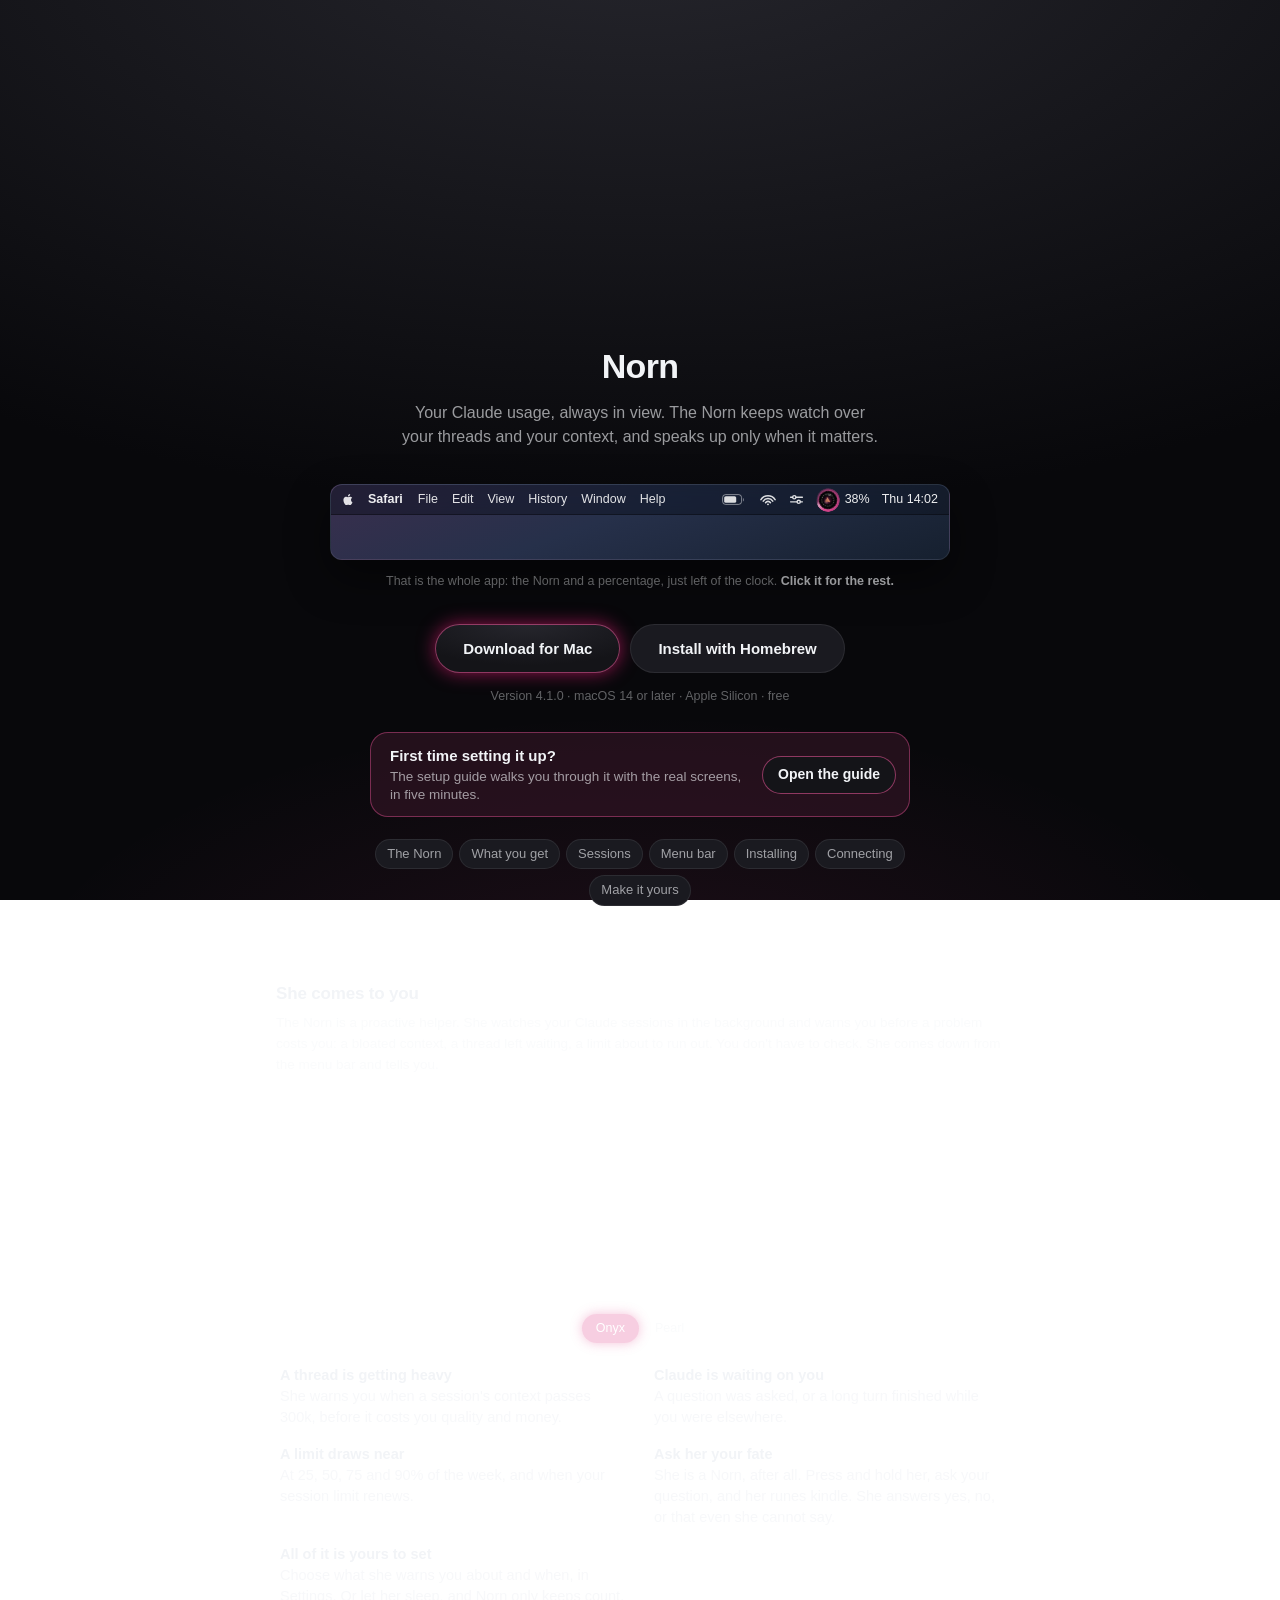
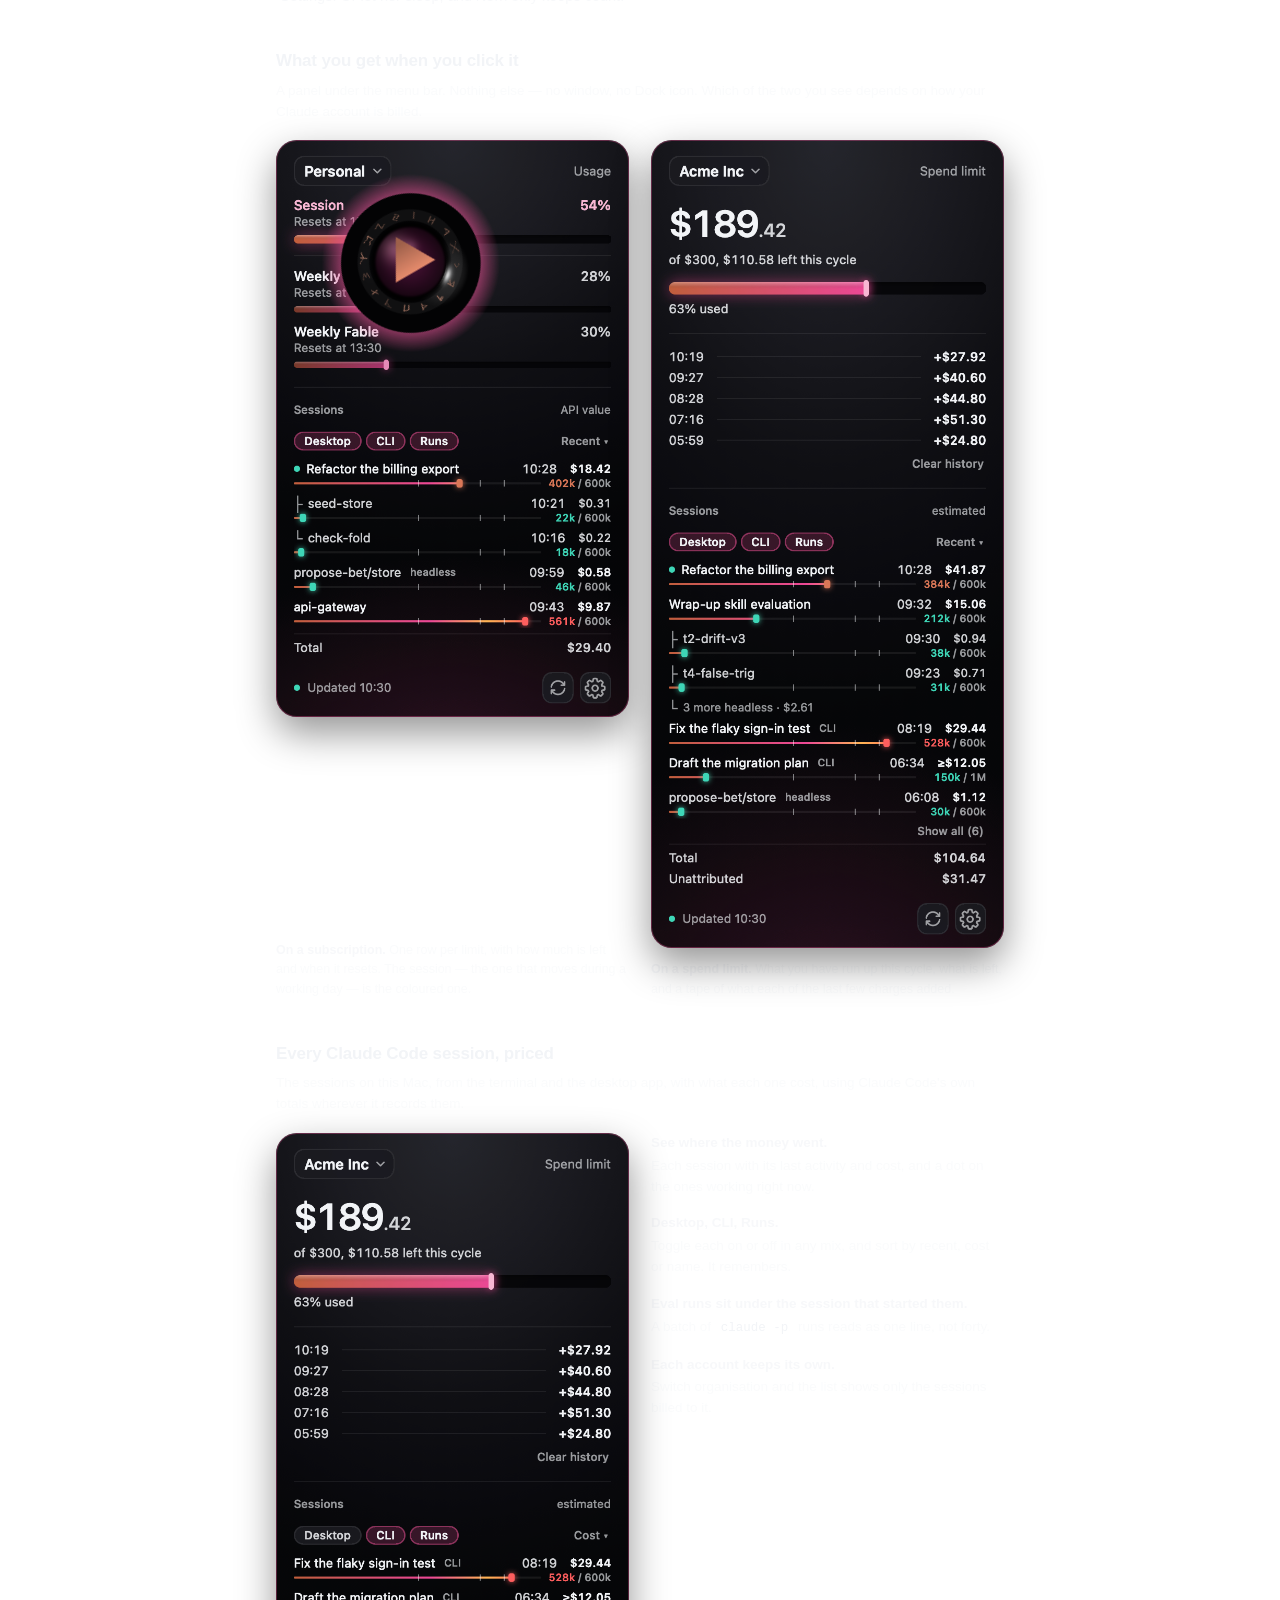
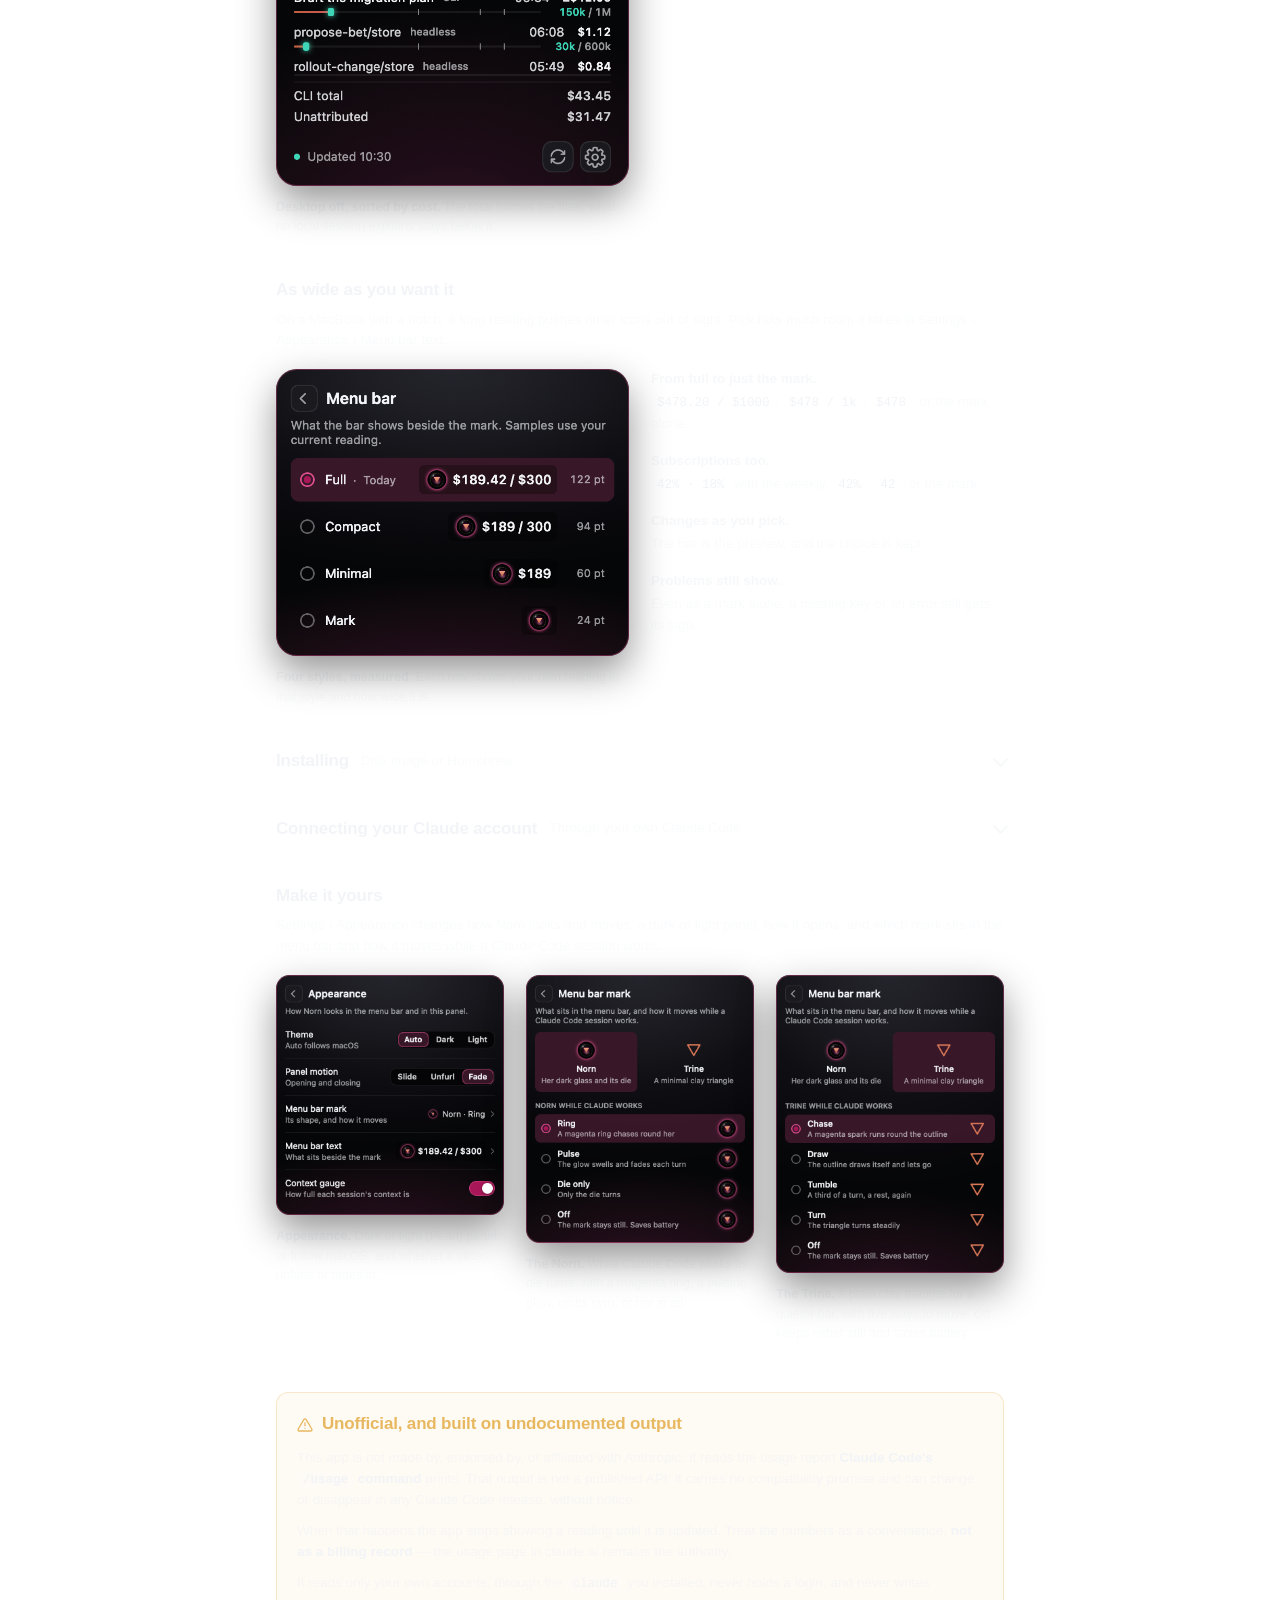
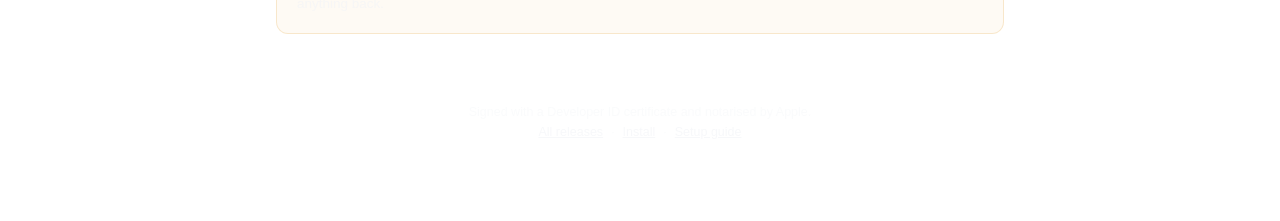
==== commit b31b40ca: "chore(release): 4.1.0 — context figures in the panel screenshots Co-Authored-By: Claude Opus 5.5 <no" ====
--- a/index.html
+++ b/index.html
@@ -9,7 +9,7 @@
 <meta property="og:description" content="Your claude.ai usage, in the menu bar.">
 <meta property="og:type" content="website">
 <meta property="og:url" content="https://tkachenkobogdan.github.io/norn/">
-<link rel="icon" href="icon-128.png?v=4.0.0" sizes="128x128">
+<link rel="icon" href="icon-128.png?v=4.1.0" sizes="128x128">
 <style>
   :root {
     /* Onyx: the ball's shell, lit by its magenta. Clay is the die's alone and
@@ -307,8 +307,8 @@
   <!-- The Norn herself: stills of the app's own shader ball (SPENDBAR_BALL_STILL), resting and with her
        runes lit. The same ball that comes down from the menu bar. -->
   <div class="drop"><div class="orb" role="img" aria-label="The Norn: black glass, a clay die and a ring of runes">
-    <img src="ball@2x.png?v=4.0.0" width="1140" height="1140" alt="" fetchpriority="high">
-    <img class="lit" src="ball-lit@2x.png?v=4.0.0" width="1140" height="1140" alt="">
+    <img src="ball@2x.png?v=4.1.0" width="1140" height="1140" alt="" fetchpriority="high">
+    <img class="lit" src="ball-lit@2x.png?v=4.1.0" width="1140" height="1140" alt="">
   </div></div>
 
   <h1>Norn</h1>
@@ -356,7 +356,7 @@
 
           <!-- this app. It sits here, just left of the clock. -->
           <span class="ours">
-            <span id="barMark" class="barmark"><img data-shell src="ball@2x.png?v=4.0.0" width="1140" height="1140" alt=""><img class="glow" src="ball-lit@2x.png?v=4.0.0" width="1140" height="1140" alt=""><i class="ring"></i></span>
+            <span id="barMark" class="barmark"><img data-shell src="ball@2x.png?v=4.1.0" width="1140" height="1140" alt=""><img class="glow" src="ball-lit@2x.png?v=4.1.0" width="1140" height="1140" alt=""><i class="ring"></i></span>
             <span>38%</span>
           </span>
 
@@ -376,7 +376,7 @@
     </a>
     <a class="btn btn-ghost" href="#homebrew">Install with Homebrew</a>
   </p>
-  <p class="meta">Version 4.0.0 · macOS 14 or later · Apple Silicon · free</p>
+  <p class="meta">Version 4.1.0 · macOS 14 or later · Apple Silicon · free</p>
   <a class="guide-link" href="guide.html">
     <span><b>First time setting it up?</b>
       <span>The setup guide walks you through it with the real screens, in five minutes.</span></span>
@@ -392,12 +392,12 @@
   <h2>She comes to you</h2>
   <p class="lede">The Norn is a proactive helper. She watches your Claude sessions in the background and warns you before a problem costs you: a bloated context, a thread left waiting, a limit about to run out. You don't have to check. She comes down from the menu bar and tells you.</p>
   <div class="twins">
-    <figure><img src="ball@2x.png?v=4.0.0" width="1140" height="1140" loading="lazy" alt="The Norn">
+    <figure><img src="ball@2x.png?v=4.1.0" width="1140" height="1140" loading="lazy" alt="The Norn">
       <div class="shell" role="radiogroup" aria-label="Appearance">
-        <button role="radio" aria-checked="true" data-src="ball@2x.png?v=4.0.0">Onyx</button>
-        <button role="radio" aria-checked="false" data-src="ball-pearl@2x.png?v=4.0.0">Pearl</button>
+        <button role="radio" aria-checked="true" data-src="ball@2x.png?v=4.1.0">Onyx</button>
+        <button role="radio" aria-checked="false" data-src="ball-pearl@2x.png?v=4.1.0">Pearl</button>
       </div></figure>
-    <link rel="preload" as="image" href="ball-pearl@2x.png?v=4.0.0">
+    <link rel="preload" as="image" href="ball-pearl@2x.png?v=4.1.0">
   </div>
   <div class="norn">
     <ul>
@@ -417,7 +417,7 @@
   <div class="shots">
     <div class="shot">
       <figure>
-        <span class="frame"><img src="popover@2x.png?v=4.0.0" width="680" height="1092" loading="lazy"
+        <span class="frame"><img src="popover@2x.png?v=4.1.0" width="680" height="1108" loading="lazy"
              alt="The panel on a subscription: an organisation picker, then Session 54%,
                   Weekly 28% and Weekly Fable 30%, each with a meter and a reset time,
                   then the Sessions list at API value."></span>
@@ -428,7 +428,7 @@
     </div>
     <div class="shot">
       <figure>
-        <span class="frame"><img src="ledger@2x.png?v=4.0.0" width="680" height="1440" loading="lazy"
+        <span class="frame"><img src="ledger@2x.png?v=4.1.0" width="680" height="1552" loading="lazy"
              alt="The panel on a spend limit: $189.42 of $300, $110.58 left this cycle,
                   63% used, a tape of the five most recent charges, and the Sessions list."></span>
         <figcaption><b>On a spend limit.</b> What you have run up this cycle, what
@@ -445,7 +445,7 @@
   <div class="sessions">
     <div class="shot">
       <figure>
-        <span class="frame"><img src="sessions@2x.png?v=4.0.0" width="680" height="1212" loading="lazy"
+        <span class="frame"><img src="sessions@2x.png?v=4.1.0" width="680" height="1254" loading="lazy"
              alt="The Sessions list with Desktop off, sorted by cost: two terminal sessions,
                   two headless runs, a CLI total, and the part of the bill no session explains."></span>
         <figcaption><b>Desktop off, sorted by cost.</b> The total follows the
@@ -472,7 +472,7 @@
   <div class="sessions">
     <div class="shot">
       <figure>
-        <span class="frame"><img src="menubar@2x.png?v=4.0.0" width="680" height="554" loading="lazy"
+        <span class="frame"><img src="menubar@2x.png?v=4.1.0" width="680" height="554" loading="lazy"
              alt="The Menu bar text screen: Full $189.42 / $300 (today's look, 119 pt),
                   Compact $189 / 300 (91 pt), Minimal $189 (57 pt) and Mark, the mark alone (24 pt)."></span>
         <figcaption><b>Four styles, measured.</b> Each row shows your own reading in
@@ -555,7 +555,7 @@
      already knows your plan and limits. It never asks for, stores or sends a login.</p>
   <div class="shot" style="max-width:340px;margin:0 auto 22px">
     <figure>
-      <span class="frame"><img src="connect@2x.png?v=4.0.0" width="680" height="836" loading="lazy"
+      <span class="frame"><img src="connect@2x.png?v=4.1.0" width="680" height="836" loading="lazy"
            alt="The Connect screen: Norn runs your claude to ask for usage, found two
                 accounts, never reads, stores or sends a login, and never talks to claude.ai."></span>
     </figure>
@@ -582,7 +582,7 @@
   <div class="shots shots-3">
     <div class="shot">
       <figure>
-        <span class="frame"><img src="appearance@2x.png?v=4.0.0" width="680" height="716" loading="lazy"
+        <span class="frame"><img src="appearance@2x.png?v=4.1.0" width="680" height="716" loading="lazy"
              alt="Appearance settings: Theme Auto, Dark or Light; Panel motion Slide, Unfurl or Fade;
                   Menu bar mark Ball with Ring; Menu bar text; Context gauge."></span>
         <figcaption><b>Appearance.</b> Dark or light (Pearl) panel, or follow macOS,
@@ -591,7 +591,7 @@
     </div>
     <div class="shot">
       <figure>
-        <span class="frame"><img src="mark-ball@2x.png?v=4.0.0" width="680" height="798" loading="lazy"
+        <span class="frame"><img src="mark-ball@2x.png?v=4.1.0" width="680" height="798" loading="lazy"
              alt="Menu bar mark: Ball chosen. While Claude works: Ring, Pulse, Die only or Off."></span>
         <figcaption><b>The Norn.</b> While Claude Code works its die turns: with a
           magenta ring, a pulsing glow, on its own, or not at all.</figcaption>
@@ -599,7 +599,7 @@
     </div>
     <div class="shot">
       <figure>
-        <span class="frame"><img src="mark-trine@2x.png?v=4.0.0" width="680" height="888" loading="lazy"
+        <span class="frame"><img src="mark-trine@2x.png?v=4.1.0" width="680" height="888" loading="lazy"
              alt="Menu bar mark: Trine chosen. While Claude works: Chase, Draw, Tumble, Turn or Off."></span>
         <figcaption><b>The Trine.</b> A plain clay triangle for a quieter bar, with
           five ways to move. <i>Off</i> keeps either still and saves battery.</figcaption>
@@ -733,7 +733,7 @@
       else { var names = Object.keys(TAPS); tap = { k: TAPS[names[Math.floor(Math.random() * names.length)]], at: now }; flash = now; }
     }
     f.addEventListener('pointerup', release); f.addEventListener('pointercancel', release);
-    function litOf(src) { return /pearl/.test(src) ? 'ball-pearl-lit@2x.png?v=4.0.0' : 'ball-lit@2x.png?v=4.0.0'; }
+    function litOf(src) { return /pearl/.test(src) ? 'ball-pearl-lit@2x.png?v=4.1.0' : 'ball-lit@2x.png?v=4.1.0'; }
     window.nornFace = function (src) { face.src = src; lit.src = litOf(src);
       var g = document.querySelector('#barMark .glow'); if (g) g.src = litOf(src); };
     document.querySelectorAll('.orb img, .twins img').forEach(function (i) { i.style.visibility = 'hidden'; });
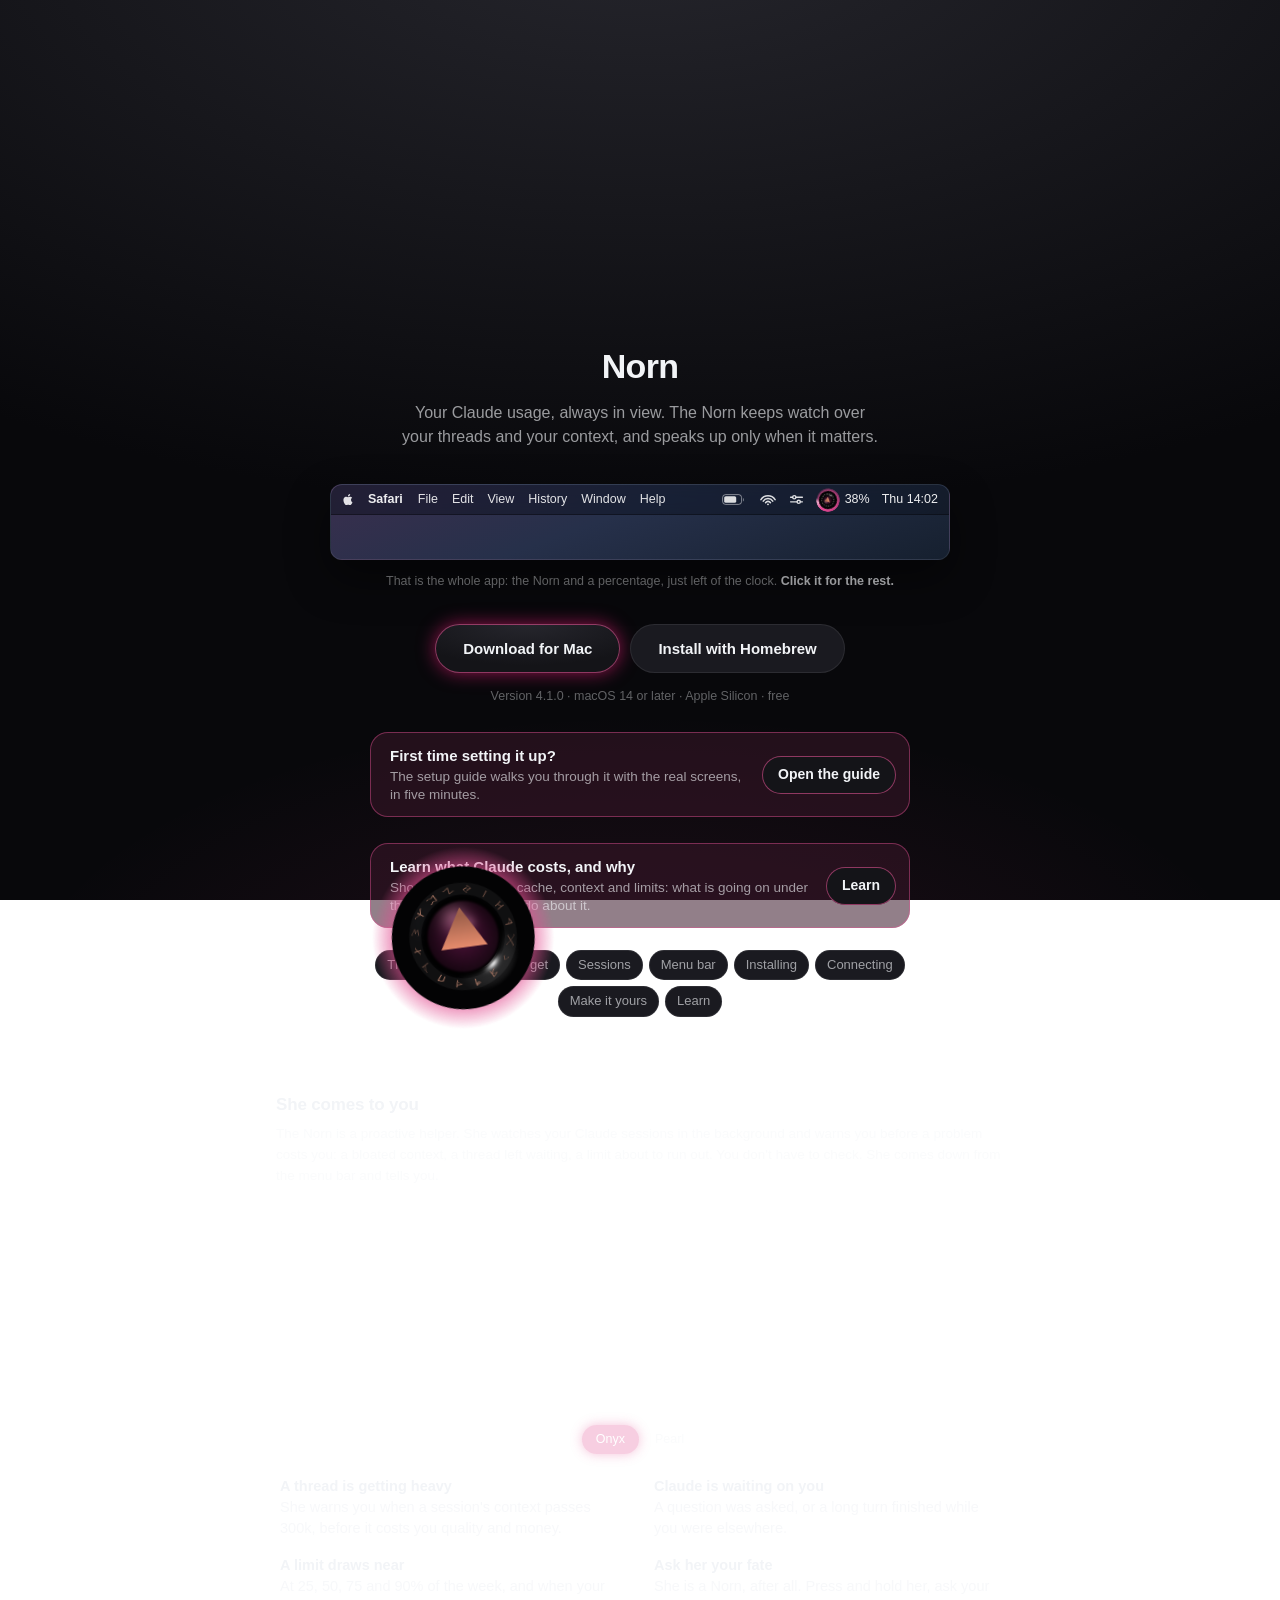
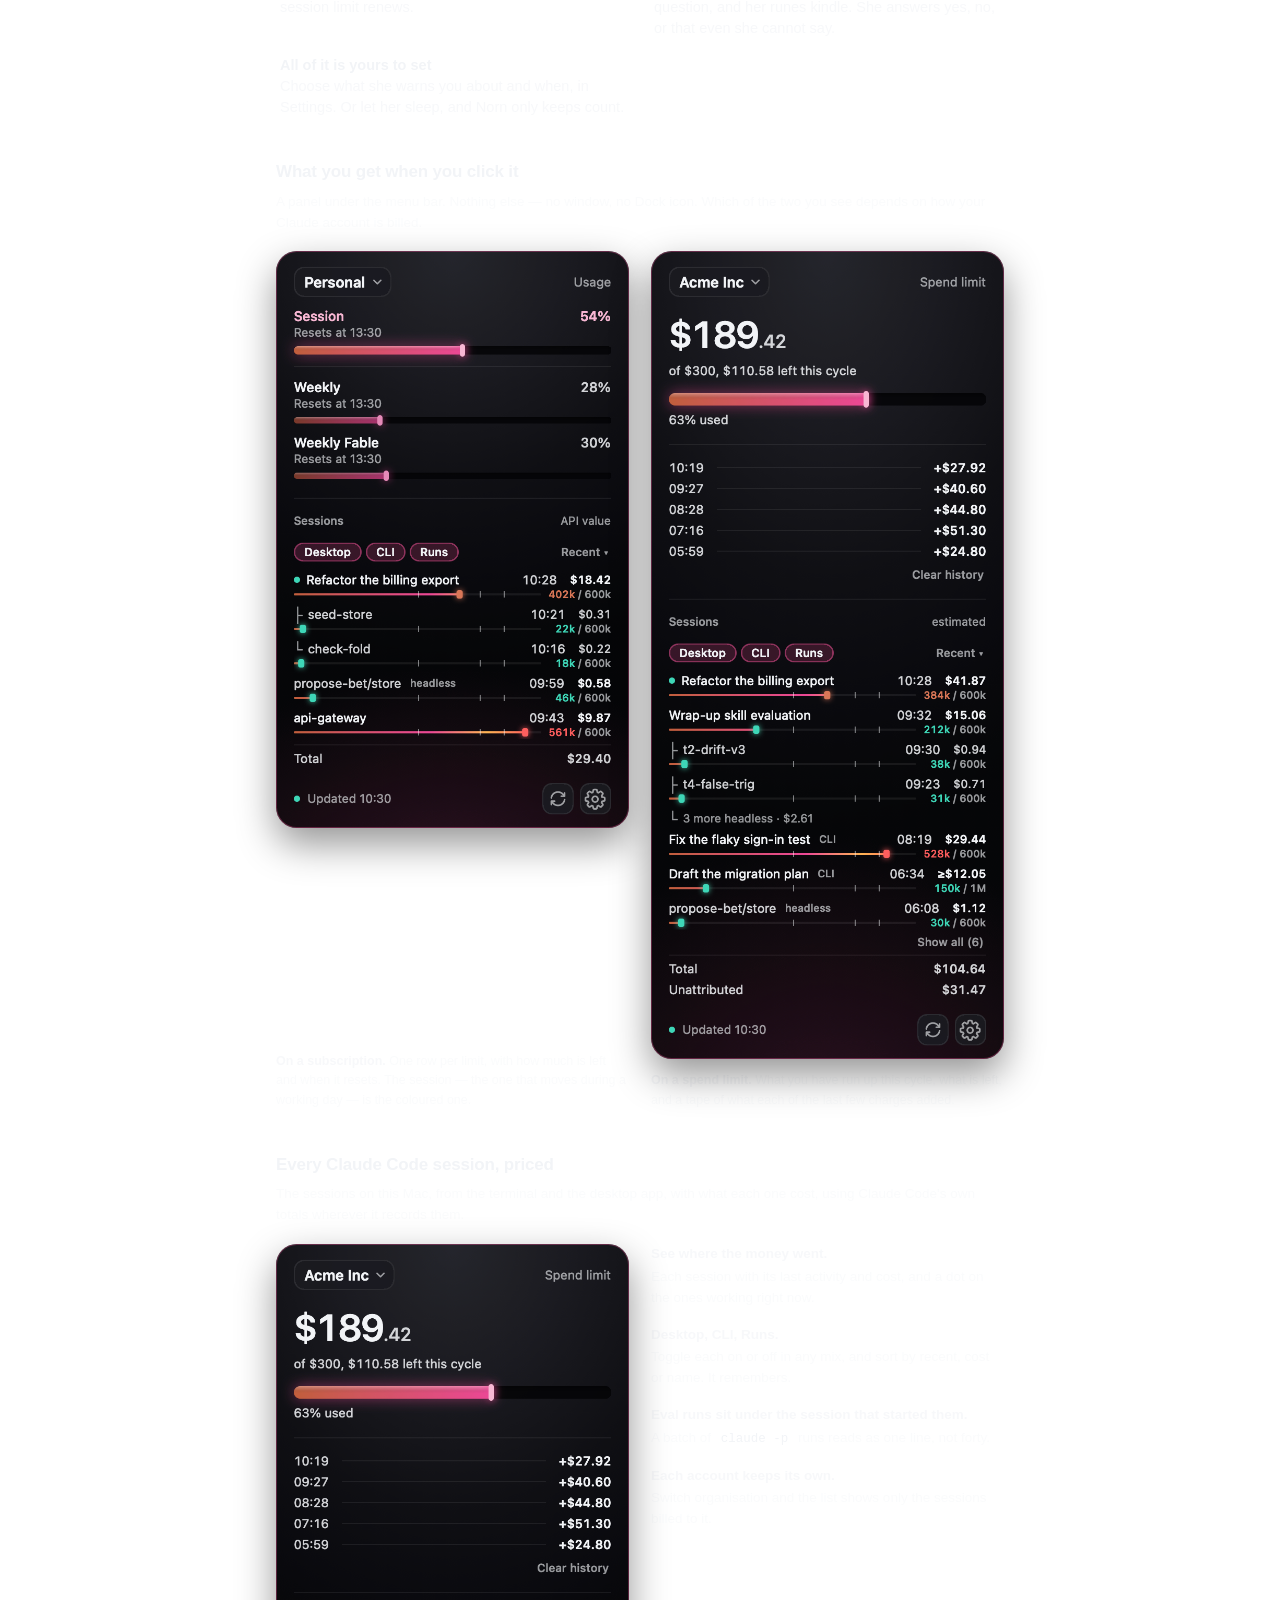
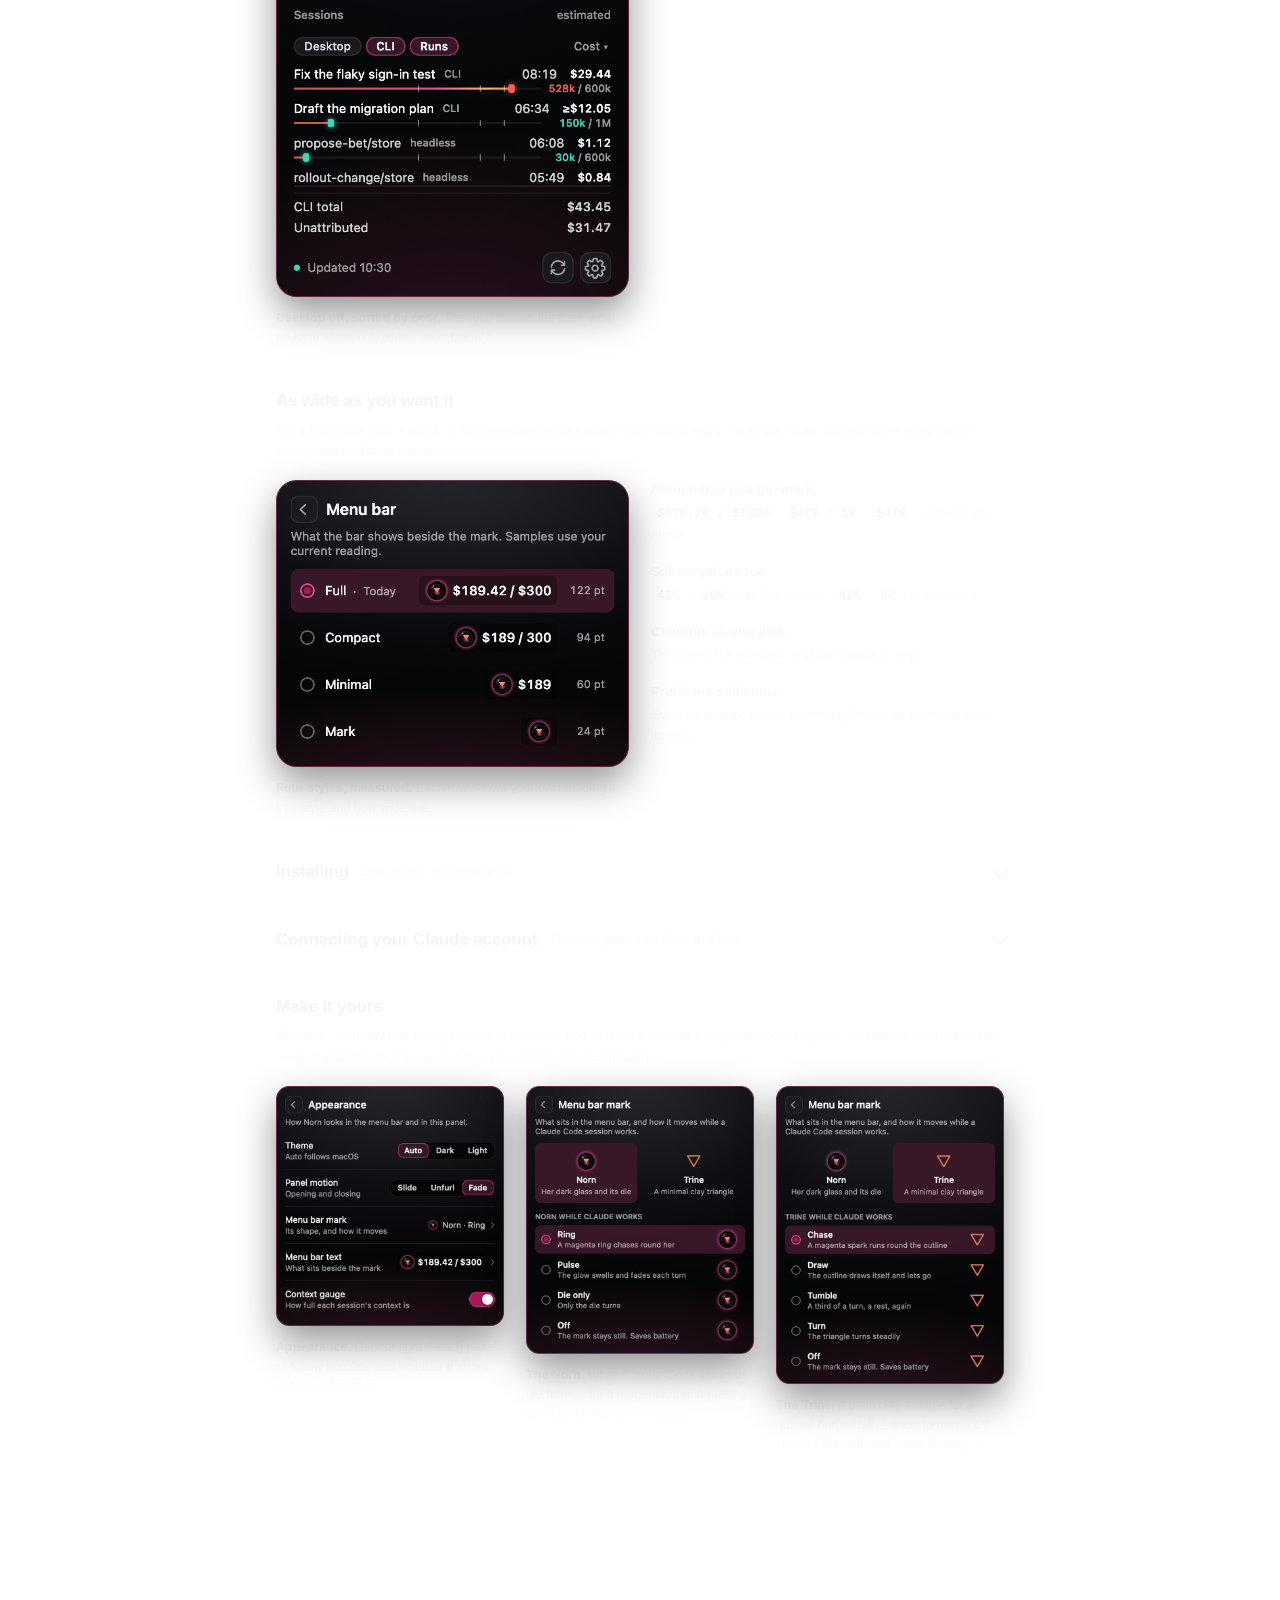
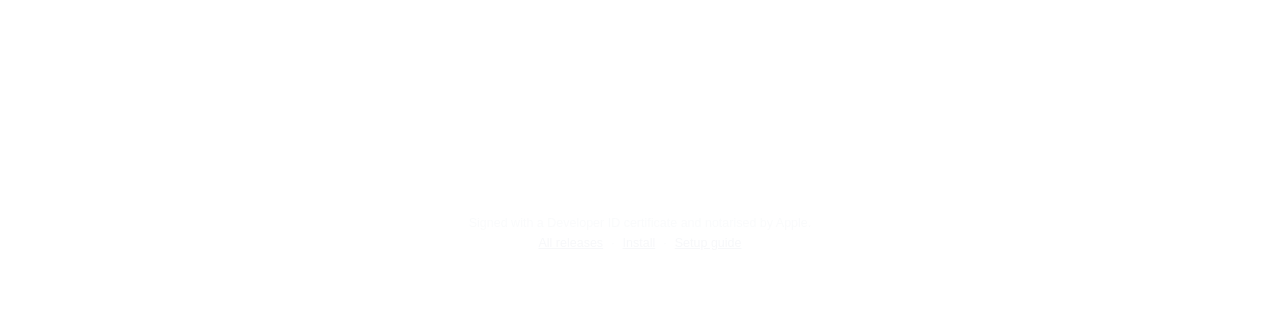
==== commit abc0a53a: "feat(learn): a Learn section, with the cache as its first lesson Short lessons on what Claude costs " ====
--- a/index.html
+++ b/index.html
@@ -382,9 +382,14 @@
       <span>The setup guide walks you through it with the real screens, in five minutes.</span></span>
     <span class="go">Open the guide</span>
   </a>
+  <a class="guide-link" href="learn/">
+    <span><b>Learn what Claude costs, and why</b>
+      <span>Short lessons on the cache, context and limits: what is going on under the hood, and what to do about it.</span></span>
+    <span class="go">Learn</span>
+  </a>
   <nav class="map" aria-label="On this page">
     <a href="#norn">The Norn</a><a href="#look">What you get</a><a href="#sessions">Sessions</a><a href="#menubar">Menu bar</a>
-    <a href="#install">Installing</a><a href="#connect">Connecting</a><a href="#yours">Make it yours</a>
+    <a href="#install">Installing</a><a href="#connect">Connecting</a><a href="#yours">Make it yours</a><a href="learn/">Learn</a>
   </nav>
 </header>
 
